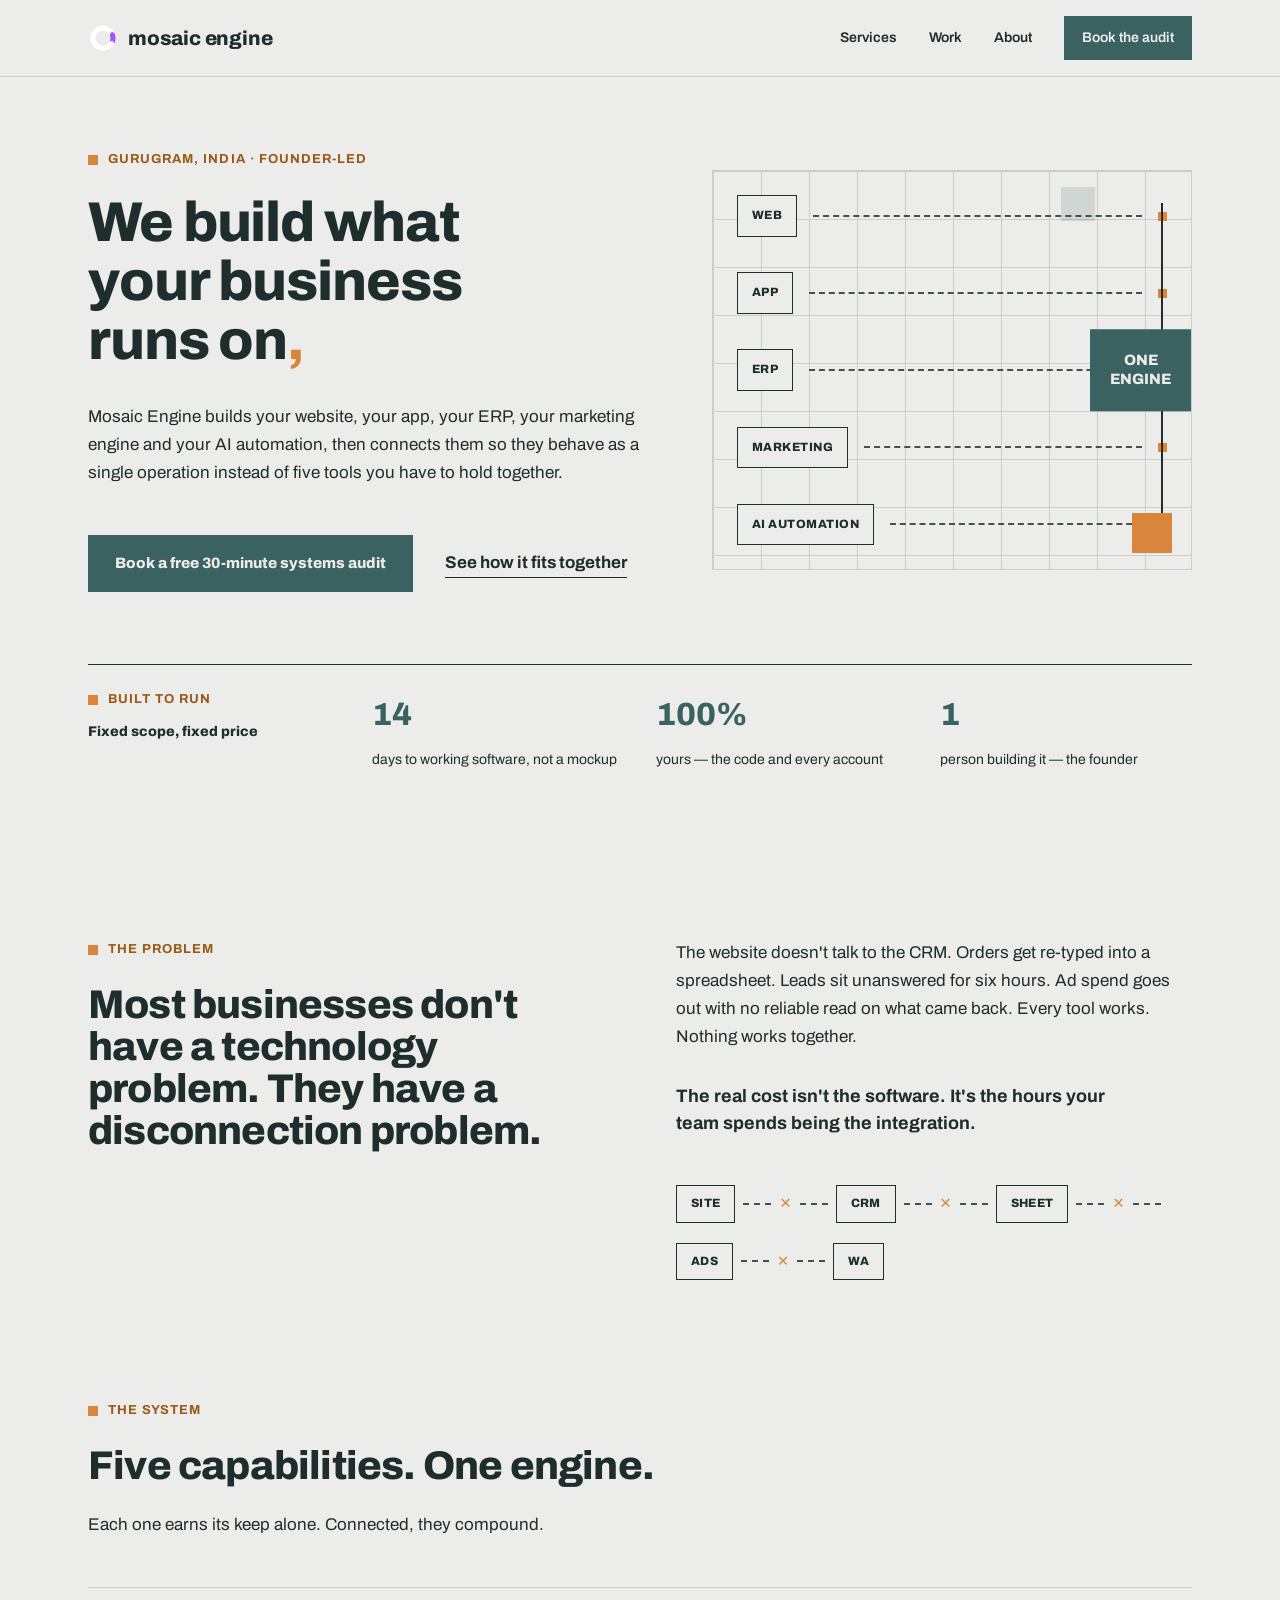
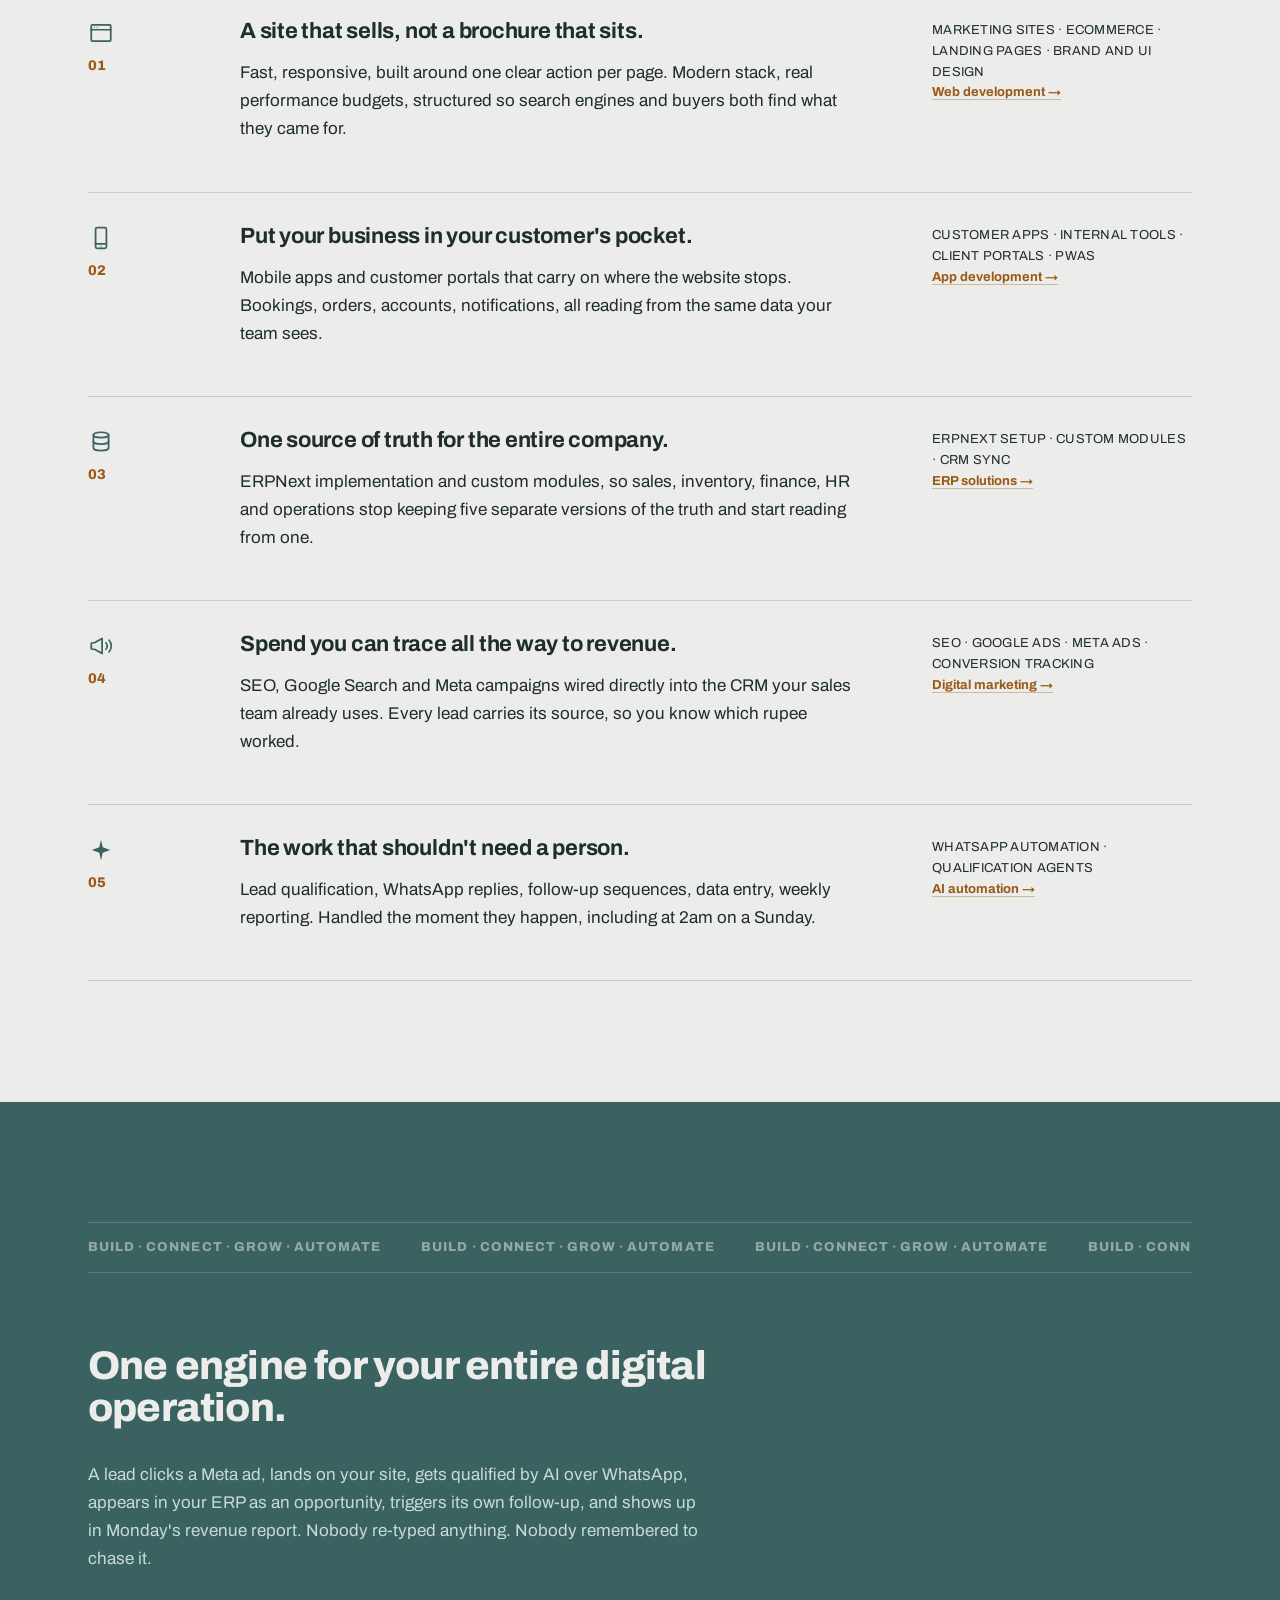
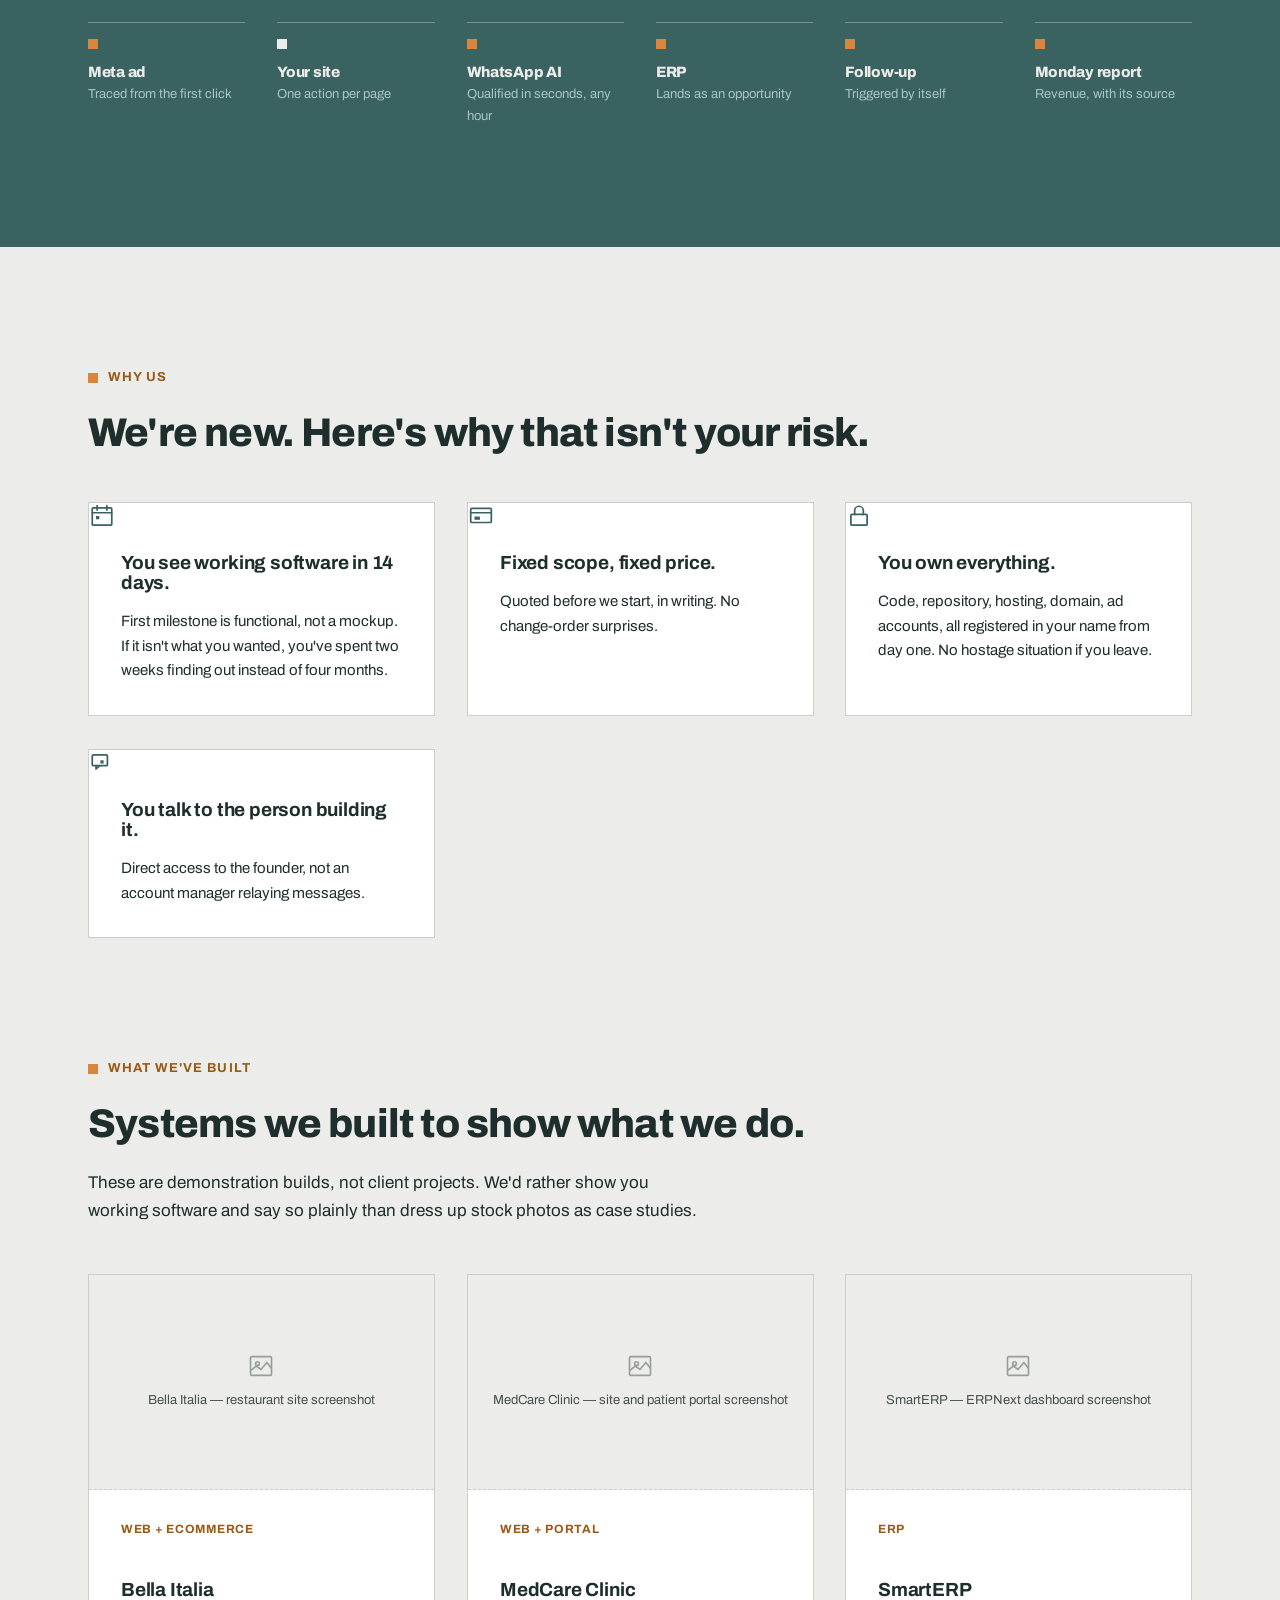
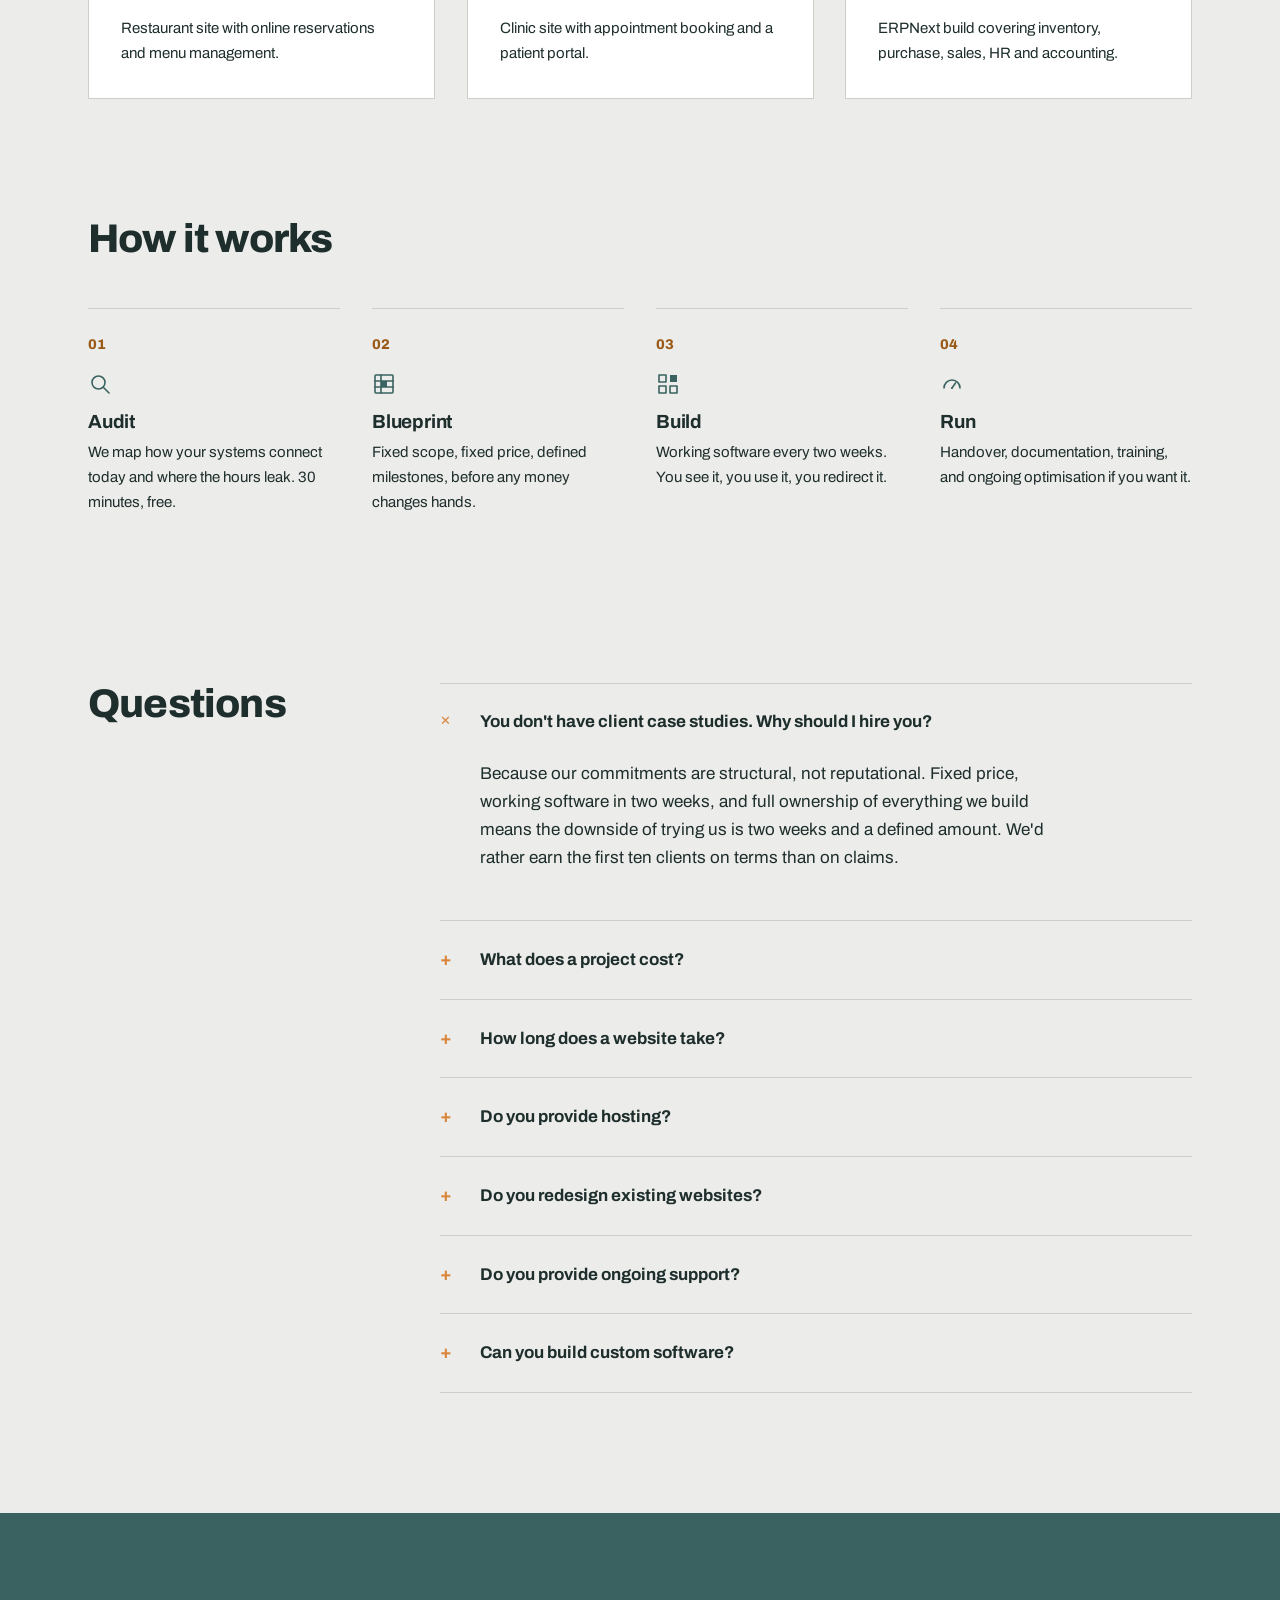
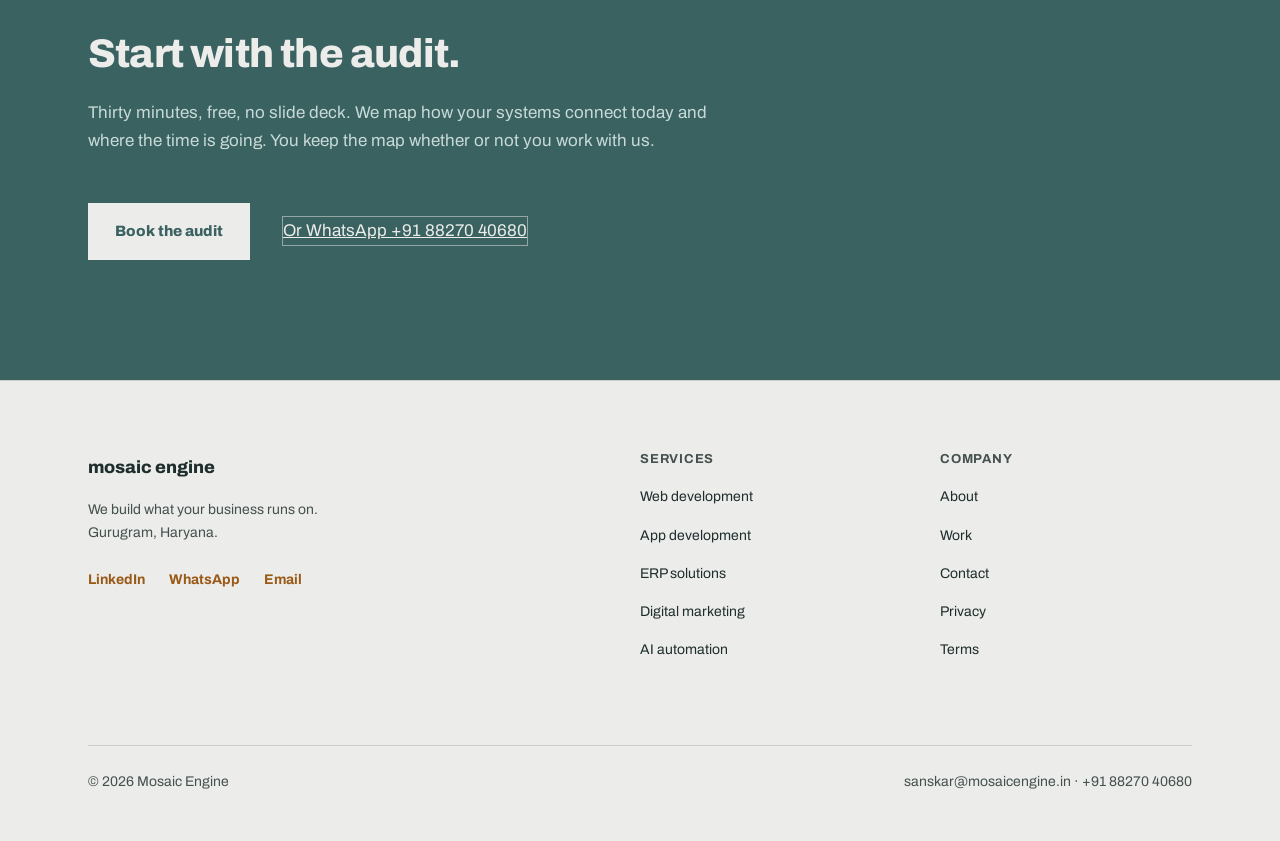
==== index.html @ 6be45a35 "Redesign site UI to match reference artifact Ports the visual language from the client's reference d" ====
<!DOCTYPE html>
<html lang="en-IN">
<head>
<meta charset="utf-8">
<meta name="viewport" content="width=device-width, initial-scale=1">
<title>Mosaic Engine — Web, App, ERP, Marketing &amp; AI Automation | Gurugram</title>
<meta name="description" content="Mosaic Engine builds and connects your website, app, ERP, marketing and AI automation into one system. Fixed price, working software in 14 days, founder-led. Gurugram, India.">
<link rel="canonical" href="https://mosaicengine.in/">
<meta property="og:title" content="Mosaic Engine — one engine for your entire digital operation">
<meta property="og:description" content="We build and connect your website, app, ERP, marketing and AI automation into one system.">
<meta property="og:type" content="website">
<meta property="og:url" content="https://mosaicengine.in/">
<link rel="icon" href="favicon.svg" type="image/svg+xml">
<link rel="preconnect" href="https://fonts.googleapis.com">
<link rel="preconnect" href="https://fonts.gstatic.com" crossorigin>
<link rel="stylesheet" href="styles-evolve.css?v=4">
<script>document.documentElement.classList.add('js')</script>
<script type="application/ld+json">
{
  "@context": "https://schema.org",
  "@type": "ProfessionalService",
  "name": "Mosaic Engine",
  "url": "https://mosaicengine.in/",
  "description": "Founder-led studio building and connecting websites, apps, ERP, marketing and AI automation into one system.",
  "areaServed": ["Gurugram", "Delhi NCR", "India"],
  "address": { "@type": "PostalAddress", "addressLocality": "Gurugram", "addressRegion": "Haryana", "addressCountry": "IN" }
}
</script>
</head>
<body>
<a class="skip" href="#main">Skip to content</a>

<header class="site-head">
  <div class="wrap head-inner">
    <a class="brand" href="index.html" aria-label="Mosaic Engine home">
      <svg viewBox="12 12 96 96" aria-hidden="true">
        <path d="M95.95 77.53 A40 40 0 1 1 95.95 42.47 L93.26 43.78 A5 5 0 0 0 84.27 48.16 L81.57 49.48 A24 24 0 1 0 81.57 70.52 L84.27 71.84 A5 5 0 0 1 93.26 76.22 Z" fill="#FFFFFF"/>
        <path d="M95.95 77.53 A40 40 0 0 0 95.95 42.47 L93.26 43.78 A5 5 0 0 0 84.27 48.16 L81.57 49.48 A24 24 0 0 1 81.57 70.52 L84.27 71.84 A5 5 0 0 1 93.26 76.22 Z" fill="#A056FF"/>
      </svg>
      <span>mosaic engine</span>
    </a>
    <button class="nav-toggle" type="button" aria-expanded="false" aria-controls="site-nav" aria-label="Toggle menu">
      <span></span><span></span><span></span>
    </button>
    <nav class="nav" id="site-nav" aria-label="Main">
      <a href="services.html">Services</a>
      <a href="work.html">Work</a>
      <a href="about.html">About</a>
      <a class="nav-cta" href="contact.html">Book the audit</a>
    </nav>
  </div>
</header>

<main id="main">

  <!-- hero -->
  <section class="hero">
    <div class="wrap">
      <div class="hero-grid">
        <div>
          <p class="eyebrow">Gurugram, India · Founder-led</p>
          <h1>We build what your business runs on<span class="accent">,</span></h1>
          <p class="lead">Mosaic Engine builds your website, your app, your ERP, your marketing engine and your AI automation, then connects them so they behave as a single operation instead of five tools you have to hold together.</p>
          <div class="actions">
            <a class="btn" href="contact.html">Book a free 30-minute systems audit</a>
            <a class="link-quiet" href="#system">See how it fits together</a>
          </div>
        </div>
        <div class="hero-diagram" aria-hidden="true">
          <div class="hero-diagram-grid">
            <div class="hero-diagram-row"><div class="hero-diagram-box">WEB</div><div class="hero-diagram-dash"></div><div class="hero-diagram-node"></div></div>
            <div class="hero-diagram-row"><div class="hero-diagram-box">APP</div><div class="hero-diagram-dash"></div><div class="hero-diagram-node"></div></div>
            <div class="hero-diagram-row"><div class="hero-diagram-box">ERP</div><div class="hero-diagram-dash"></div><div class="hero-diagram-node"></div></div>
            <div class="hero-diagram-row"><div class="hero-diagram-box">MARKETING</div><div class="hero-diagram-dash"></div><div class="hero-diagram-node"></div></div>
            <div class="hero-diagram-row"><div class="hero-diagram-box">AI AUTOMATION</div><div class="hero-diagram-dash"></div><div class="hero-diagram-node"></div></div>
          </div>
          <div class="hero-diagram-engine">ONE<br>ENGINE</div>
          <div class="hero-diagram-sq" style="width:34px;height:34px;background:rgba(58,98,96,0.16);top:4%;right:20%"></div>
          <div class="hero-diagram-sq" style="width:40px;height:40px;background:var(--cyan);bottom:4%;right:4%"></div>
        </div>
      </div>
      <ul class="commitments">
        <li>
          <p class="eyebrow" style="margin-bottom:10px">Built to run</p>
          <p style="font-weight:800;margin:0">Fixed scope, fixed price</p>
        </li>
        <li><strong>14</strong>days to working software, not a mockup</li>
        <li><strong>100%</strong>yours — the code and every account</li>
        <li><strong>1</strong>person building it — the founder</li>
      </ul>
    </div>
  </section>

  <!-- problem -->
  <section class="section">
    <div class="wrap">
      <div class="split">
        <div class="seam">
          <div class="seam-head">
            <p class="eyebrow">The problem</p>
            <h2>Most businesses don't have a technology problem. They have a disconnection problem.</h2>
          </div>
        </div>
        <div>
          <p class="prose">The website doesn't talk to the CRM. Orders get re-typed into a spreadsheet. Leads sit unanswered for six hours. Ad spend goes out with no reliable read on what came back. Every tool works. Nothing works together.</p>
          <p class="pull">The real cost isn't the software. It's the hours your team spends being the integration.</p>
          <div class="chain-diagram" aria-hidden="true">
            <div class="chain-box">SITE</div>
            <div class="chain-dash"></div><span class="chain-break">✕</span><div class="chain-dash"></div>
            <div class="chain-box">CRM</div>
            <div class="chain-dash"></div><span class="chain-break">✕</span><div class="chain-dash"></div>
            <div class="chain-box">SHEET</div>
            <div class="chain-dash"></div><span class="chain-break">✕</span><div class="chain-dash"></div>
            <div class="chain-box">ADS</div>
            <div class="chain-dash"></div><span class="chain-break">✕</span><div class="chain-dash"></div>
            <div class="chain-box">WA</div>
          </div>
        </div>
      </div>
    </div>
  </section>

  <!-- the system -->
  <section class="section" id="system" style="padding-top:0">
    <div class="wrap">
      <div class="seam">
        <div class="seam-head">
          <p class="eyebrow">The system</p>
          <h2>Five capabilities. One engine.</h2>
        </div>
        <p class="lead" style="margin-top:var(--s-3)">Each one earns its keep alone. Connected, they compound.</p>

        <div style="margin-top:var(--s-5)">
          <article class="pillar">
            <div class="pillar-num"><svg class="pillar-icon" viewBox="0 0 24 24" fill="none" stroke="currentColor" stroke-width="1.6" stroke-linecap="round" stroke-linejoin="round" aria-hidden="true"><rect x="3" y="4.5" width="18" height="15" rx="1"/><line x1="3" y1="9" x2="21" y2="9"/><circle cx="6" cy="6.7" r=".5" fill="currentColor" stroke="none"/><circle cx="8.5" cy="6.7" r=".5" fill="currentColor" stroke="none"/></svg><span>01</span></div>
            <div>
              <h3>A site that sells, not a brochure that sits.</h3>
              <p class="prose">Fast, responsive, built around one clear action per page. Modern stack, real performance budgets, structured so search engines and buyers both find what they came for.</p>
            </div>
            <p class="pillar-inc">Marketing sites · Ecommerce · Landing pages · Brand and UI design<br><a class="link" href="web-development.html">Web development →</a></p>
          </article>

          <article class="pillar">
            <div class="pillar-num"><svg class="pillar-icon" viewBox="0 0 24 24" fill="none" stroke="currentColor" stroke-width="1.6" stroke-linecap="round" stroke-linejoin="round" aria-hidden="true"><rect x="7" y="2.5" width="10" height="19" rx="1.4"/><line x1="7" y1="17.5" x2="17" y2="17.5"/><circle cx="12" cy="19.7" r=".6" fill="currentColor" stroke="none"/></svg><span>02</span></div>
            <div>
              <h3>Put your business in your customer's pocket.</h3>
              <p class="prose">Mobile apps and customer portals that carry on where the website stops. Bookings, orders, accounts, notifications, all reading from the same data your team sees.</p>
            </div>
            <p class="pillar-inc">Customer apps · Internal tools · Client portals · PWAs<br><a class="link" href="app-development.html">App development →</a></p>
          </article>

          <article class="pillar">
            <div class="pillar-num"><svg class="pillar-icon" viewBox="0 0 24 24" fill="none" stroke="currentColor" stroke-width="1.6" stroke-linecap="round" stroke-linejoin="round" aria-hidden="true"><ellipse cx="12" cy="5.5" rx="7" ry="2.5"/><path d="M5 5.5v6c0 1.4 3.1 2.5 7 2.5s7-1.1 7-2.5v-6"/><path d="M5 11.5v6c0 1.4 3.1 2.5 7 2.5s7-1.1 7-2.5v-6"/></svg><span>03</span></div>
            <div>
              <h3>One source of truth for the entire company.</h3>
              <p class="prose">ERPNext implementation and custom modules, so sales, inventory, finance, HR and operations stop keeping five separate versions of the truth and start reading from one.</p>
            </div>
            <p class="pillar-inc">ERPNext setup · Custom modules · CRM sync<br><a class="link" href="erpnext-implementation.html">ERP solutions →</a></p>
          </article>

          <article class="pillar">
            <div class="pillar-num"><svg class="pillar-icon" viewBox="0 0 24 24" fill="none" stroke="currentColor" stroke-width="1.6" stroke-linecap="round" stroke-linejoin="round" aria-hidden="true"><path d="M3 10v4a1 1 0 0 0 1 1h2l7 4V5L6 9H4a1 1 0 0 0-1 1z"/><path d="M16.5 9a4.2 4.2 0 0 1 0 6"/><path d="M19.5 6.7a8 8 0 0 1 0 10.6"/></svg><span>04</span></div>
            <div>
              <h3>Spend you can trace all the way to revenue.</h3>
              <p class="prose">SEO, Google Search and Meta campaigns wired directly into the CRM your sales team already uses. Every lead carries its source, so you know which rupee worked.</p>
            </div>
            <p class="pillar-inc">SEO · Google Ads · Meta Ads · Conversion tracking<br><a class="link" href="digital-marketing.html">Digital marketing →</a></p>
          </article>

          <article class="pillar">
            <div class="pillar-num"><svg class="pillar-icon" viewBox="0 0 24 24" fill="none" stroke="currentColor" stroke-width="1.6" stroke-linecap="round" stroke-linejoin="round" aria-hidden="true"><path d="M12 2.5 L13.6 9.4 L20.5 12 L13.6 14.6 L12 21.5 L10.4 14.6 L3.5 12 L10.4 9.4 Z" fill="currentColor" stroke="none"/></svg><span>05</span></div>
            <div>
              <h3>The work that shouldn't need a person.</h3>
              <p class="prose">Lead qualification, WhatsApp replies, follow-up sequences, data entry, weekly reporting. Handled the moment they happen, including at 2am on a Sunday.</p>
            </div>
            <p class="pillar-inc">WhatsApp automation · Qualification agents<br><a class="link" href="ai-automation.html">AI automation →</a></p>
          </article>
        </div>
      </div>
    </div>
  </section>

  <!-- ecosystem -->
  <section class="section inverted">
    <div class="wrap">
      <div class="ticker" aria-hidden="true">
        <div class="ticker-track">
          <span>BUILD · CONNECT · GROW · AUTOMATE</span>
          <span>BUILD · CONNECT · GROW · AUTOMATE</span>
          <span>BUILD · CONNECT · GROW · AUTOMATE</span>
          <span>BUILD · CONNECT · GROW · AUTOMATE</span>
        </div>
      </div>
      <div class="seam col-8">
        <div class="seam-head">
          <h2>One engine for your entire digital operation.</h2>
        </div>
        <p class="prose" style="margin-top:var(--s-4)">A lead clicks a Meta ad, lands on your site, gets qualified by AI over WhatsApp, appears in your ERP as an opportunity, triggers its own follow-up, and shows up in Monday's revenue report. Nobody re-typed anything. Nobody remembered to chase it.</p>
      </div>
      <div class="ecosystem-diagram">
        <div class="ecosystem-node"><div class="node-dot"></div><h4>Meta ad</h4><p>Traced from the first click</p></div>
        <div class="ecosystem-node"><div class="node-dot" style="background:var(--paper)"></div><h4>Your site</h4><p>One action per page</p></div>
        <div class="ecosystem-node"><div class="node-dot"></div><h4>WhatsApp AI</h4><p>Qualified in seconds, any hour</p></div>
        <div class="ecosystem-node"><div class="node-dot"></div><h4>ERP</h4><p>Lands as an opportunity</p></div>
        <div class="ecosystem-node"><div class="node-dot"></div><h4>Follow-up</h4><p>Triggered by itself</p></div>
        <div class="ecosystem-node"><div class="node-dot"></div><h4>Monday report</h4><p>Revenue, with its source</p></div>
      </div>
    </div>
  </section>

  <!-- why us -->
  <section class="section">
    <div class="wrap">
      <div class="seam">
        <div class="seam-head">
          <p class="eyebrow">Why us</p>
          <h2>We're new. Here's why that isn't your risk.</h2>
        </div>
        <div class="cards cards-3" style="margin-top:var(--s-5)">
          <div class="card">
            <svg class="pillar-icon" viewBox="0 0 24 24" fill="none" stroke="currentColor" stroke-width="1.6" stroke-linecap="round" stroke-linejoin="round" aria-hidden="true" style="margin-bottom:var(--s-2)"><rect x="3" y="4.5" width="18" height="16" rx="1"/><line x1="3" y1="9" x2="21" y2="9"/><line x1="7.5" y1="2.5" x2="7.5" y2="6.5"/><line x1="16.5" y1="2.5" x2="16.5" y2="6.5"/><rect x="6.5" y="12" width="3" height="3" fill="currentColor" stroke="none"/></svg>
            <h3>You see working software in 14 days.</h3>
            <p>First milestone is functional, not a mockup. If it isn't what you wanted, you've spent two weeks finding out instead of four months.</p>
          </div>
          <div class="card">
            <svg class="pillar-icon" viewBox="0 0 24 24" fill="none" stroke="currentColor" stroke-width="1.6" stroke-linecap="round" stroke-linejoin="round" aria-hidden="true" style="margin-bottom:var(--s-2)"><rect x="2.5" y="5" width="19" height="13" rx="1"/><line x1="2.5" y1="9" x2="21.5" y2="9"/><rect x="6" y="12.5" width="5" height="3" fill="currentColor" stroke="none"/></svg>
            <h3>Fixed scope, fixed price.</h3>
            <p>Quoted before we start, in writing. No change-order surprises.</p>
          </div>
          <div class="card">
            <svg class="pillar-icon" viewBox="0 0 24 24" fill="none" stroke="currentColor" stroke-width="1.6" stroke-linecap="round" stroke-linejoin="round" aria-hidden="true" style="margin-bottom:var(--s-2)"><rect x="4.5" y="10.5" width="15" height="10" rx="1"/><path d="M8 10.5V7a4 4 0 0 1 8 0v3.5"/></svg>
            <h3>You own everything.</h3>
            <p>Code, repository, hosting, domain, ad accounts, all registered in your name from day one. No hostage situation if you leave.</p>
          </div>
          <div class="card">
            <svg class="pillar-icon" viewBox="0 0 24 24" fill="none" stroke="currentColor" stroke-width="1.6" stroke-linecap="round" stroke-linejoin="round" aria-hidden="true" style="margin-bottom:var(--s-2)"><rect x="3" y="4.5" width="14" height="10" rx="1"/><path d="M6.5 14.5v3l3.5-3" fill="none"/><rect x="10.5" y="9.5" width="3" height="3" fill="currentColor" stroke="none"/></svg>
            <h3>You talk to the person building it.</h3>
            <p>Direct access to the founder, not an account manager relaying messages.</p>
          </div>
        </div>
      </div>
    </div>
  </section>

  <!-- demonstration builds -->
  <section class="section" style="padding-top:0">
    <div class="wrap">
      <div class="seam">
        <div class="seam-head">
          <p class="eyebrow">What we've built</p>
          <h2>Systems we built to show what we do.</h2>
        </div>
        <p class="lead" style="margin-top:var(--s-3)">These are demonstration builds, not client projects. We'd rather show you working software and say so plainly than dress up stock photos as case studies.</p>
        <div class="cards cards-3">
          <article class="card">
            <div class="card-media">
              <svg viewBox="0 0 24 24" fill="none" stroke="currentColor" stroke-width="1.4" aria-hidden="true"><rect x="3" y="4" width="18" height="16" rx="1"/><circle cx="9" cy="10" r="1.6"/><path d="M3 16l5-4 4 3 5-6 4 5"/></svg>
              <span>Bella Italia — restaurant site screenshot</span>
            </div>
            <span class="card-tag">Web + Ecommerce</span>
            <h3>Bella Italia</h3>
            <p>Restaurant site with online reservations and menu management.</p>
          </article>
          <article class="card">
            <div class="card-media">
              <svg viewBox="0 0 24 24" fill="none" stroke="currentColor" stroke-width="1.4" aria-hidden="true"><rect x="3" y="4" width="18" height="16" rx="1"/><circle cx="9" cy="10" r="1.6"/><path d="M3 16l5-4 4 3 5-6 4 5"/></svg>
              <span>MedCare Clinic — site and patient portal screenshot</span>
            </div>
            <span class="card-tag">Web + Portal</span>
            <h3>MedCare Clinic</h3>
            <p>Clinic site with appointment booking and a patient portal.</p>
          </article>
          <article class="card">
            <div class="card-media">
              <svg viewBox="0 0 24 24" fill="none" stroke="currentColor" stroke-width="1.4" aria-hidden="true"><rect x="3" y="4" width="18" height="16" rx="1"/><circle cx="9" cy="10" r="1.6"/><path d="M3 16l5-4 4 3 5-6 4 5"/></svg>
              <span>SmartERP — ERPNext dashboard screenshot</span>
            </div>
            <span class="card-tag">ERP</span>
            <h3>SmartERP</h3>
            <p>ERPNext build covering inventory, purchase, sales, HR and accounting.</p>
          </article>
        </div>
      </div>
    </div>
  </section>

  <!-- process -->
  <section class="section" style="padding-top:0">
    <div class="wrap">
      <div class="seam">
        <div class="seam-head"><h2>How it works</h2></div>
        <div class="steps">
          <div class="step">
            <span class="step-num">01</span>
            <svg class="step-icon" viewBox="0 0 24 24" fill="none" stroke="currentColor" stroke-width="1.6" stroke-linecap="round" stroke-linejoin="round" aria-hidden="true"><circle cx="10.5" cy="10.5" r="6.5"/><line x1="15.3" y1="15.3" x2="21" y2="21"/></svg>
            <h3>Audit</h3>
            <p>We map how your systems connect today and where the hours leak. 30 minutes, free.</p>
          </div>
          <div class="step">
            <span class="step-num">02</span>
            <svg class="step-icon" viewBox="0 0 24 24" fill="none" stroke="currentColor" stroke-width="1.6" stroke-linecap="round" stroke-linejoin="round" aria-hidden="true"><rect x="3" y="3" width="18" height="18" rx="1"/><line x1="3" y1="9" x2="21" y2="9"/><line x1="3" y1="15" x2="21" y2="15"/><line x1="9" y1="3" x2="9" y2="21"/><rect x="9" y="9" width="6" height="6" fill="currentColor" stroke="none"/></svg>
            <h3>Blueprint</h3>
            <p>Fixed scope, fixed price, defined milestones, before any money changes hands.</p>
          </div>
          <div class="step">
            <span class="step-num">03</span>
            <svg class="step-icon" viewBox="0 0 24 24" fill="none" stroke="currentColor" stroke-width="1.6" stroke-linecap="round" stroke-linejoin="round" aria-hidden="true"><rect x="3" y="3" width="7" height="7"/><rect x="14" y="3" width="7" height="7" fill="currentColor" stroke="none"/><rect x="3" y="14" width="7" height="7"/><rect x="14" y="14" width="7" height="7"/></svg>
            <h3>Build</h3>
            <p>Working software every two weeks. You see it, you use it, you redirect it.</p>
          </div>
          <div class="step">
            <span class="step-num">04</span>
            <svg class="step-icon" viewBox="0 0 24 24" fill="none" stroke="currentColor" stroke-width="1.6" stroke-linecap="round" stroke-linejoin="round" aria-hidden="true"><path d="M4 16a8 8 0 0 1 16 0"/><line x1="12" y1="16" x2="15.5" y2="11"/><circle cx="12" cy="16" r="1" fill="currentColor" stroke="none"/></svg>
            <h3>Run</h3>
            <p>Handover, documentation, training, and ongoing optimisation if you want it.</p>
          </div>
        </div>
      </div>
    </div>
  </section>

  <!-- faq -->
  <section class="section" style="padding-top:0">
    <div class="wrap">
      <div class="faq-layout">
        <h2>Questions</h2>
        <div class="faq">
          <details open>
            <summary>You don't have client case studies. Why should I hire you?</summary>
            <p>Because our commitments are structural, not reputational. Fixed price, working software in two weeks, and full ownership of everything we build means the downside of trying us is two weeks and a defined amount. We'd rather earn the first ten clients on terms than on claims.</p>
          </details>
          <details>
            <summary>What does a project cost?</summary>
            <p>Websites start at ₹85,000. ERPNext implementations start at ₹1,25,000. Automation builds start at ₹65,000. Marketing retainers start at ₹25,000 a month plus ad spend. We quote a fixed price after the audit.</p>
          </details>
          <details>
            <summary>How long does a website take?</summary>
            <p>Two to six weeks depending on scale, page count and integrations. You see a working version at the two-week mark either way.</p>
          </details>
          <details>
            <summary>Do you provide hosting?</summary>
            <p>Yes. We configure hosting, set up CDN caching, and register everything in your name.</p>
          </details>
          <details>
            <summary>Do you redesign existing websites?</summary>
            <p>Yes. We audit where the current site loses conversions, modernise the stack, and rebuild around the actions that matter.</p>
          </details>
          <details>
            <summary>Do you provide ongoing support?</summary>
            <p>Yes. Maintenance packages cover security updates, backups, performance work and content changes.</p>
          </details>
          <details>
            <summary>Can you build custom software?</summary>
            <p>Yes. Custom ERP modules, CRM dashboards and automated data pipelines built around how your business already works.</p>
          </details>
        </div>
      </div>
    </div>
  </section>

  <!-- cta -->
  <section class="section inverted">
    <div class="wrap">
      <div class="seam col-7">
        <div class="seam-head"><h2>Start with the audit.</h2></div>
        <p class="lead" style="margin-top:var(--s-3)">Thirty minutes, free, no slide deck. We map how your systems connect today and where the time is going. You keep the map whether or not you work with us.</p>
        <div class="actions">
          <a class="btn" href="contact.html">Book the audit</a>
          <a class="btn-quiet" href="https://wa.me/918827040680">Or WhatsApp +91 88270 40680</a>
        </div>
      </div>
    </div>
  </section>

</main>

<footer class="site-foot">
  <div class="wrap">
    <div class="foot-grid">
      <div>
        <p class="foot-brand-name">mosaic engine</p>
        <p style="font-size:var(--t-small);color:var(--slate);max-width:34ch">We build what your business runs on. Gurugram, Haryana.</p>
        <div class="social" aria-label="Follow Mosaic Engine">
          <a href="https://www.linkedin.com/company/mosaic-engine/" target="_blank" rel="noopener">LinkedIn</a>
          <a href="https://wa.me/918827040680" target="_blank" rel="noopener">WhatsApp</a>
          <a href="mailto:sanskar@mosaicengine.in">Email</a>
        </div>
      </div>
      <div>
        <h4>Services</h4>
        <ul>
          <li><a href="web-development.html">Web development</a></li>
          <li><a href="app-development.html">App development</a></li>
          <li><a href="erpnext-implementation.html">ERP solutions</a></li>
          <li><a href="digital-marketing.html">Digital marketing</a></li>
          <li><a href="ai-automation.html">AI automation</a></li>
        </ul>
      </div>
      <div>
        <h4>Company</h4>
        <ul>
          <li><a href="about.html">About</a></li>
          <li><a href="work.html">Work</a></li>
          <li><a href="contact.html">Contact</a></li>
          <li><a href="privacy.html">Privacy</a></li>
          <li><a href="terms.html">Terms</a></li>
        </ul>
      </div>
    </div>
    <div class="foot-base">
      <span>© 2026 Mosaic Engine</span>
      <span>sanskar@mosaicengine.in · +91 88270 40680</span>
    </div>
  </div>
</footer>

<script src="animations.js?v=2" defer></script>
</body>
</html>
---- styles-evolve.css ----
/* ==========================================================================
   Mosaic Engine — Blueprint direction
   Drop-in alternative to styles.css. Same class names, different language:
   warm cream paper, deep teal + burnt-orange, Archivo throughout, sharp
   corners, hairline-divided lists instead of boxed cards, technical
   line-diagrams instead of decorative gradients.
   ========================================================================== */

@import url('https://fonts.googleapis.com/css2?family=Archivo:wght@400;500;600;700;800&display=swap');

:root {
  /* surfaces */
  --paper: #ECECEA;          /* page background — warm off-white */
  --surface: #FFFFFF;        /* raised panels (demo-build cards) */
  --ink: #1E2E2C;            /* primary text — deep teal-black */
  --slate: #44514F;          /* secondary text, muted teal grey */
  --grout: #CFCDC7;          /* hairlines and borders */

  /* accents */
  --brass: #3A6260;          /* primary accent — deep teal: buttons, dark panels, numerals */
  --violet-light: #4A7674;   /* lighter teal — hover state of teal fills */
  --cyan: #D9853B;           /* vivid orange — decorative fills/icons/squares only */
  --amber: #9A5A17;          /* rust for TEXT — eyebrows, links, step numbers */
  --amber-dark: #7A4812;     /* hover shade of amber links */
  --brass-soft: #3A6260;     /* "inverted" dark panel fill — same as --brass, cream text on top */

  --font-sans: "Archivo", system-ui, -apple-system, sans-serif;
  --font-serif: "Archivo", system-ui, -apple-system, sans-serif;

  --t-display: 3.5rem;
  --t-h1: 3.5rem;
  --t-h2: 2.5rem;
  --t-h3: 1.375rem;
  --t-lead: 1.0625rem;
  --t-body: 1.0625rem;
  --t-small: 0.875rem;

  --lh-tight: 1.05;
  --lh-body: 1.65;
  --lh-serif: 1.65;

  --s-1: 8px;  --s-2: 16px; --s-3: 24px; --s-4: 32px;
  --s-5: 48px; --s-6: 72px; --s-7: 120px;

  --radius: 0px;
  --radius-sm: 0px;
  --container: 1200px;
  --measure-sans: 62ch;
  --measure-serif: 62ch;
}

@media (max-width: 860px) {
  :root {
    --t-display: 2.25rem; --t-h1: 2.25rem; --t-h2: 1.75rem;
    --t-h3: 1.25rem; --s-7: 72px; --s-6: 48px;
  }
}

/* --- reset ------------------------------------------------------------- */

*, *::before, *::after { box-sizing: border-box; }
html { font-size: 16px; -webkit-text-size-adjust: 100%; scroll-behavior: smooth; }
body {
  margin: 0;
  background: var(--paper);
  color: var(--ink);
  font-family: var(--font-sans);
  font-size: var(--t-body);
  line-height: var(--lh-body);
  -webkit-font-smoothing: antialiased;
}
img, svg { max-width: 100%; display: block; }
h1, h2, h3, h4 {
  margin: 0;
  font-family: var(--font-sans);
  font-weight: 800;
  line-height: var(--lh-tight);
  letter-spacing: -0.02em;
  color: var(--ink);
}
h1 { font-size: var(--t-h1); }
h2 { font-size: var(--t-h2); }
h3 { font-size: var(--t-h3); letter-spacing: -0.01em; font-weight: 700; }
p { margin: 0 0 var(--s-3); max-width: var(--measure-sans); }
ul { margin: 0; padding: 0; list-style: none; }

:focus-visible { outline: 2px solid var(--cyan); outline-offset: 3px; }

.skip { position: absolute; left: -9999px; top: 0; background: var(--brass); color: #fff; padding: var(--s-2) var(--s-3); z-index: 100; }
.skip:focus { left: 0; }

.sr-only { position: absolute; width: 1px; height: 1px; overflow: hidden; clip: rect(0,0,0,0); white-space: nowrap; }

/* --- layout ------------------------------------------------------------ */

.wrap { width: 100%; max-width: var(--container); margin: 0 auto; padding: 0 var(--s-5); }
@media (max-width: 640px) { .wrap { padding: 0 var(--s-3); } }

.section { padding: var(--s-7) 0; }

/* the seam loses its accent rule — plain block, hairline rules do the work now */
.seam { position: relative; }
.seam::before { content: none; }
.seam > .seam-head { position: relative; }
.seam > .seam-head::before { content: none; }

.col-8 { max-width: 66%; }
.col-7 { max-width: 58%; }
@media (max-width: 900px) { .col-8, .col-7 { max-width: 100%; } }

.eyebrow {
  display: flex;
  align-items: center;
  gap: 10px;
  font-family: var(--font-sans);
  font-size: 0.8125rem;
  font-weight: 700;
  color: var(--amber);
  margin: 0 0 var(--s-3);
  letter-spacing: 0.08em;
  text-transform: uppercase;
}
.eyebrow::before {
  content: "";
  display: block;
  width: 10px; height: 10px;
  background: var(--cyan);
  flex-shrink: 0;
}

.lead { font-size: var(--t-lead); line-height: var(--lh-serif); max-width: var(--measure-serif); color: var(--ink); }
.prose { line-height: var(--lh-serif); max-width: var(--measure-serif); color: var(--ink); }

.pull {
  font-family: var(--font-sans);
  font-size: 1.125rem;
  font-weight: 700;
  line-height: 1.5;
  max-width: 40ch;
  margin: var(--s-4) 0 0;
  color: var(--ink);
}

/* --- inverted: dark teal panel ------------------------------------------ */

.inverted {
  background: var(--brass-soft);
  color: var(--paper);
}
.inverted h2, .inverted h3 { color: var(--paper); }
.inverted .lead, .inverted .prose { color: #C7DAD8; }
.inverted .eyebrow { color: #F0B876; }
.inverted .eyebrow::before { background: var(--cyan); }
.inverted .pull { color: var(--paper); }

/* --- buttons and links ------------------------------------------------- */

.btn {
  position: relative;
  display: inline-block;
  font-family: var(--font-sans);
  font-size: 0.9375rem;
  font-weight: 800;
  padding: 15px 26px;
  border-radius: 0;
  border: 1px solid var(--brass);
  background: var(--brass);
  color: var(--paper);
  text-decoration: none;
  transition: background 150ms ease, border-color 150ms ease, color 150ms ease;
}
.btn:hover {
  background: var(--violet-light);
  border-color: var(--violet-light);
}
.inverted .btn { background: var(--paper); border-color: var(--paper); color: var(--brass); }
.inverted .btn:hover { background: var(--cyan); border-color: var(--cyan); color: var(--ink); }

.btn-quiet {
  background: transparent; color: var(--paper); border: 1px solid var(--paper);
}
.btn-quiet:hover { background: rgba(236,236,234,0.12); }
.inverted .btn-quiet { color: var(--paper); border-color: rgba(236,236,234,0.5); }

.link {
  color: var(--amber);
  font-weight: 700;
  text-decoration: none;
  border-bottom: 1px solid rgba(154,90,23,0.35);
  transition: border-color 150ms ease, color 150ms ease;
}
.link:hover { border-color: var(--amber); }
.inverted .link { color: var(--paper); border-color: rgba(236,236,234,0.4); }
.inverted .link:hover { border-color: var(--paper); }

.link-quiet {
  color: var(--ink);
  font-weight: 700;
  text-decoration: none;
  border-bottom: 1px solid var(--ink);
}
.link-quiet:hover { color: var(--brass); border-color: var(--brass); }

.actions { display: flex; align-items: center; gap: var(--s-4); flex-wrap: wrap; margin-top: var(--s-5); }

/* --- header ------------------------------------------------------------ */

.site-head {
  border-bottom: 1px solid var(--grout);
  position: sticky; top: 0; z-index: 50;
  background: rgba(236,236,234,0.92);
  backdrop-filter: saturate(160%) blur(12px);
}
.head-inner { display: flex; align-items: center; justify-content: space-between; height: 76px; }
.brand { display: flex; align-items: center; gap: 10px; text-decoration: none; color: var(--ink); }
.brand svg { width: 30px; height: 30px; flex-shrink: 0; }
.brand span {
  font-family: var(--font-sans);
  font-size: 1.25rem;
  font-weight: 800;
  letter-spacing: -0.01em;
  color: var(--ink);
  white-space: nowrap;
}
@media (max-width: 400px) { .brand span { font-size: 1.1rem; } }
.nav { display: flex; gap: var(--s-4); align-items: center; }
.nav a { font-family: var(--font-sans); color: var(--ink); text-decoration: none; font-size: var(--t-small); font-weight: 600; }
.nav a:hover, .nav a[aria-current] { color: var(--amber); }

.nav-toggle {
  display: none;
  flex-direction: column;
  justify-content: center;
  align-items: center;
  gap: 5px;
  width: 42px; height: 42px;
  border: 1px solid var(--grout);
  background: transparent;
  cursor: pointer;
  flex-shrink: 0;
}
.nav-toggle span { display: block; width: 20px; height: 2px; background: var(--ink); transition: transform 280ms cubic-bezier(.22,.9,.3,1), opacity 200ms ease; }
.nav-toggle[aria-expanded="true"] span:nth-child(1) { transform: translateY(7px) rotate(45deg); }
.nav-toggle[aria-expanded="true"] span:nth-child(2) { opacity: 0; }
.nav-toggle[aria-expanded="true"] span:nth-child(3) { transform: translateY(-7px) rotate(-45deg); }

@media (max-width: 760px) {
  .head-inner { flex-wrap: wrap; }
  .nav-toggle { display: flex; }
  .nav {
    order: 3;
    flex-basis: 100%;
    position: absolute;
    left: 0; right: 0; top: 100%;
    flex-direction: column;
    align-items: stretch;
    gap: 0;
    background: var(--paper);
    border-bottom: 1px solid var(--grout);
    max-height: 0;
    overflow: hidden;
    opacity: 0;
    padding: 0 var(--s-3);
    transition: max-height 350ms cubic-bezier(.22,.9,.3,1), opacity 300ms ease, padding 350ms ease;
  }
  .nav.open { max-height: 320px; opacity: 1; padding: var(--s-3); }
  .nav a:not(.nav-cta) { display: block; padding: var(--s-3) 0; border-bottom: 1px solid var(--grout); }
  .nav-cta { display: inline-block; margin-top: var(--s-2); align-self: flex-start; }
}
.nav-cta {
  color: var(--paper) !important;
  background: var(--brass);
  padding: 10px 18px;
  border-bottom: 0;
}
.nav-cta:hover { background: var(--violet-light); }

/* --- hero -------------------------------------------------------------- */

.hero { padding: var(--s-6) 0 var(--s-5); }
.hero-grid { display: grid; grid-template-columns: 1fr 480px; gap: var(--s-6); align-items: center; }
.hero h1 { font-size: var(--t-display); margin-bottom: var(--s-4); max-width: 13ch; }
.hero h1 .accent { color: var(--cyan); }
.hero .lead { font-size: 1.0625rem; }
@media (max-width: 980px) {
  .hero-grid { grid-template-columns: 1fr; }
  .hero-diagram { order: 1; margin: var(--s-5) 0 0; max-width: 100%; }
}

/* hero blueprint diagram */
.hero-diagram {
  position: relative;
  aspect-ratio: 480 / 400;
  background-image:
    linear-gradient(var(--grout) 1px, transparent 1px),
    linear-gradient(90deg, var(--grout) 1px, transparent 1px);
  background-size: 48px 48px;
  border: 1px solid var(--grout);
}
.hero-diagram-grid {
  position: absolute; inset: 24px 24px 24px 24px;
  display: flex; flex-direction: column; justify-content: space-between;
}
.hero-diagram-grid::after {
  content: "";
  position: absolute; right: 4px; top: 8px; bottom: 8px;
  width: 2px;
  background: var(--ink);
}
.hero-diagram-row {
  display: flex; align-items: center; gap: var(--s-2);
}
.hero-diagram-box {
  background: var(--paper);
  border: 1.5px solid var(--ink);
  padding: 10px 14px;
  font-family: var(--font-sans);
  font-weight: 800;
  font-size: 0.75rem;
  letter-spacing: 0.04em;
  color: var(--ink);
  white-space: nowrap;
}
.hero-diagram-dash { flex: 1; border-top: 2px dashed var(--slate); min-width: 16px; }
.hero-diagram-node { width: 9px; height: 9px; background: var(--cyan); flex-shrink: 0; }
.hero-diagram-engine {
  position: absolute; right: 0; top: 50%; transform: translateY(-50%);
  background: var(--brass);
  color: var(--paper);
  font-family: var(--font-sans); font-weight: 800; font-size: 0.9375rem;
  padding: 22px 20px;
  text-align: center;
  line-height: 1.25;
}
.hero-diagram-sq {
  position: absolute;
  pointer-events: none;
}
@media (max-width: 620px) {
  .hero-diagram-box { font-size: 0.6875rem; padding: 8px 10px; }
  .hero-diagram-engine { font-size: 0.8125rem; padding: 16px 14px; }
}

/* --- commitments / stats strip ------------------------------------------ */

.commitments {
  display: grid; grid-template-columns: repeat(4, 1fr); gap: var(--s-4);
  margin-top: var(--s-6); padding-top: var(--s-3); border-top: 1px solid var(--ink);
}
.commitments li {
  font-family: var(--font-sans);
  font-size: var(--t-small);
  color: var(--ink);
}
.commitments li strong {
  display: block;
  font-size: 2rem;
  font-weight: 800;
  color: var(--brass);
  margin-bottom: 6px;
}
.commitments li .eyebrow { margin-bottom: var(--s-1); }
@media (max-width: 760px) { .commitments { grid-template-columns: 1fr 1fr; } }
@media (max-width: 480px) { .commitments { grid-template-columns: 1fr; } }

/* --- pillars (hairline-divided numbered list) --------------------------- */

.pillar {
  display: grid; grid-template-columns: 120px 1fr 260px; gap: var(--s-4);
  padding: var(--s-4) 0;
  border-top: 1px solid var(--grout);
  align-items: start;
  transition: background 150ms ease;
}
.pillar:last-child { border-bottom: 1px solid var(--grout); }
.pillar-num { display: flex; flex-direction: column; align-items: flex-start; gap: 12px; font-family: var(--font-sans); font-size: 0.875rem; font-weight: 800; color: var(--amber); line-height: 1.2; }
.pillar-icon { width: 26px; height: 26px; color: var(--brass); }
.pillar h3 { margin-bottom: var(--s-2); }
.pillar p { margin-bottom: var(--s-2); color: var(--ink); }
.pillar-inc { font-family: var(--font-sans); font-size: 0.8125rem; color: var(--slate); text-transform: uppercase; letter-spacing: 0.02em; line-height: 1.6; }
.pillar-inc .link { text-transform: none; letter-spacing: normal; }
@media (max-width: 900px) { .pillar { grid-template-columns: 80px 1fr; } .pillar-inc { grid-column: 2; } }
@media (max-width: 640px) { .pillar { grid-template-columns: 1fr; gap: var(--s-2); } .pillar-inc { grid-column: 1; } }

/* --- cards (why-us: hairline list; demo builds: bordered cards) --------- */

.cards { display: grid; gap: var(--s-4); margin-top: var(--s-5); }
.cards-2 { grid-template-columns: 1fr 1fr; column-gap: var(--s-6); }
.cards-3 { grid-template-columns: repeat(3, 1fr); }
@media (max-width: 860px) { .cards-2, .cards-3 { grid-template-columns: 1fr; } }

.card {
  border-top: 1px solid var(--grout);
  padding: var(--s-4) 0 0;
}
.card h3 { font-size: 1.1875rem; margin-bottom: var(--s-2); }
.card p { font-size: 0.9375rem; color: var(--ink); margin: 0; }
.inverted .card { border-color: rgba(236,236,234,0.25); }
.inverted .card p { color: #C7DAD8; }

/* demo-build cards keep the bordered-box treatment, with a dashed media slot */
.cards-3 .card {
  border: 1px solid var(--grout);
  padding: 0;
  background: var(--surface);
}
.cards-3 .card .card-tag,
.cards-3 .card h3,
.cards-3 .card p { padding-left: var(--s-4); padding-right: var(--s-4); }
.cards-3 .card h3 { margin-top: var(--s-3); }
.cards-3 .card p { padding-bottom: var(--s-4); }

.card-tag {
  display: inline-block; font-family: var(--font-sans); font-size: 0.75rem; font-weight: 700;
  color: var(--amber); letter-spacing: 0.06em; text-transform: uppercase; margin-bottom: var(--s-2);
}
.card-media {
  aspect-ratio: 16 / 10;
  border: none;
  border-bottom: 1px dashed var(--grout);
  background: var(--paper);
  margin-bottom: var(--s-3);
  display: flex; flex-direction: column; align-items: center; justify-content: center; gap: 10px;
  color: var(--slate); font-size: 0.8125rem; text-align: center; padding: var(--s-3);
}
.card-media svg { width: 28px; height: 28px; opacity: 0.5; }

/* --- process ----------------------------------------------------------- */

.steps { display: grid; grid-template-columns: repeat(4, 1fr); gap: var(--s-4); margin-top: var(--s-5); }
.step {
  border-top: 1px solid var(--grout);
  padding: var(--s-3) 0 0;
}
.step-num { font-family: var(--font-sans); font-size: 0.875rem; font-weight: 800; color: var(--amber); display: block; margin-bottom: var(--s-2); }
.step-icon { width: 24px; height: 24px; color: var(--brass); margin-bottom: var(--s-2); }
.step h3 { font-size: 1.1875rem; margin-bottom: var(--s-1); }
.step p { font-size: 0.9375rem; color: var(--ink); margin: 0; }
@media (max-width: 860px) { .steps { grid-template-columns: 1fr 1fr; } }
@media (max-width: 520px) { .steps { grid-template-columns: 1fr; } }

/* --- faq (two-column editorial layout) ---------------------------------- */

.faq-layout { display: grid; grid-template-columns: 280px 1fr; gap: var(--s-6); margin-top: var(--s-5); }
@media (max-width: 860px) { .faq-layout { grid-template-columns: 1fr; gap: var(--s-3); } }

.faq { max-width: 860px; }
.faq details {
  border-top: 1px solid var(--grout);
  padding: 0;
}
.faq details:last-of-type { border-bottom: 1px solid var(--grout); }
.faq summary {
  cursor: pointer; list-style: none;
  padding: var(--s-3) 30px var(--s-3) 0;
  font-family: var(--font-sans); font-weight: 700;
  display: flex; justify-content: flex-start; align-items: center; gap: var(--s-3);
  position: relative;
}
.faq summary::-webkit-details-marker { display: none; }
.faq summary::before {
  content: "+";
  color: var(--cyan);
  font-weight: 800;
  font-size: 1.125rem;
  width: 16px;
  flex-shrink: 0;
}
.faq details[open] summary::before { content: "\2715"; font-size: 0.8125rem; }
.faq details p {
  line-height: var(--lh-serif); color: var(--ink); padding-bottom: var(--s-3); max-width: var(--measure-serif);
  padding-left: 40px;
}

/* --- page head, forms, splits ------------------------------------------ */

.page-head { padding: var(--s-6) 0 var(--s-5); border-bottom: 1px solid var(--grout); }
.page-head h1 { max-width: 18ch; margin-bottom: var(--s-3); }
.crumb { font-family: var(--font-sans); font-size: var(--t-small); color: var(--slate); margin-bottom: var(--s-4); }
.crumb a { color: var(--slate); text-decoration: none; }
.crumb a:hover { color: var(--amber); }

.form { max-width: 620px; margin-top: var(--s-5); }
.field { margin-bottom: var(--s-4); }
.field label { display: block; font-family: var(--font-sans); font-size: var(--t-small); color: var(--slate); margin-bottom: var(--s-1); font-weight: 600; }
.field input, .field select, .field textarea {
  width: 100%;
  font-family: var(--font-sans); font-size: var(--t-body); color: var(--ink);
  background: var(--surface);
  border: 1px solid var(--grout);
  padding: 13px 14px;
  transition: border-color 150ms ease;
}
.field textarea { resize: vertical; min-height: 120px; line-height: var(--lh-body); }
.field input:focus, .field select:focus, .field textarea:focus { outline: none; border-color: var(--brass); }
.field-row { display: grid; grid-template-columns: 1fr 1fr; gap: var(--s-4); }
@media (max-width: 640px) { .field-row { grid-template-columns: 1fr; } }
.form-note { font-size: var(--t-small); color: var(--slate); margin-top: var(--s-3); }

.split { display: grid; grid-template-columns: 1fr 1fr; gap: var(--s-6); align-items: start; }
@media (max-width: 860px) { .split { grid-template-columns: 1fr; gap: var(--s-5); } }

.deliverables { max-width: var(--measure-sans); }
.deliverables li { padding: var(--s-3) 0; border-top: 1px solid var(--grout); font-size: var(--t-body); color: var(--ink); }
.deliverables li:last-child { border-bottom: 1px solid var(--grout); }
.deliverables strong { font-family: var(--font-sans); font-weight: 700; color: var(--ink); }
.deliverables span { color: var(--slate); }

.price-line {
  font-family: var(--font-sans); font-weight: 800;
  font-size: var(--t-h3); color: var(--amber);
  margin-top: var(--s-5);
  background: var(--surface);
  border: 1px solid var(--grout);
  padding: var(--s-4);
}
.price-line small { display: block; font-family: var(--font-sans); font-weight: 400; font-size: var(--t-small); color: var(--slate); margin-top: var(--s-2); }

/* --- founder ------------------------------------------------------------ */

.founder-grid { display: grid; grid-template-columns: 180px 1fr; gap: var(--s-5); align-items: start; }
@media (max-width: 760px) { .founder-grid { grid-template-columns: 1fr; justify-items: center; text-align: center; } }

.founder-portrait { display: flex; flex-direction: column; align-items: center; gap: var(--s-2); }
.founder-portrait-frame {
  width: 180px; height: 180px;
  border: 1.5px solid var(--ink);
  padding: 3px;
}
.founder-portrait-frame > * {
  display: flex; align-items: center; justify-content: center;
  width: 100%; height: 100%;
  background: var(--surface);
  overflow: hidden;
}
.founder-portrait-frame img { width: 100%; height: 100%; object-fit: cover; display: block; }
.founder-initials {
  font-family: var(--font-sans);
  font-size: 2.75rem;
  font-weight: 800;
  color: var(--ink);
}
.founder-email { font-size: var(--t-small); }

/* --- footer ------------------------------------------------------------ */

.site-foot { border-top: 1px solid var(--grout); padding: var(--s-6) 0 var(--s-5); background: var(--paper); }
.foot-grid { display: grid; grid-template-columns: 2fr 1fr 1fr; gap: var(--s-5); }
.foot-grid h4 { font-family: var(--font-sans); font-size: 0.8125rem; color: var(--slate); font-weight: 700; letter-spacing: 0.06em; text-transform: uppercase; margin-bottom: var(--s-2); }
.foot-grid li { margin-bottom: 10px; }
.foot-grid a { color: var(--ink); text-decoration: none; font-size: var(--t-small); }
.foot-grid a:hover { color: var(--amber); }
.foot-brand-name { font-family: var(--font-sans); font-weight: 800; font-size: 1.1rem; color: var(--ink); margin-bottom: var(--s-2); }
.foot-base {
  margin-top: var(--s-6); padding-top: var(--s-3);
  border-top: 1px solid var(--grout);
  display: flex; justify-content: space-between; gap: var(--s-3); flex-wrap: wrap;
  font-size: var(--t-small); color: var(--slate);
}
@media (max-width: 760px) { .foot-grid { grid-template-columns: 1fr; } }

.social { display: flex; gap: var(--s-3); margin-top: var(--s-3); }
.social a { color: var(--amber); text-decoration: none; font-size: var(--t-small); font-weight: 700; }
.social a:hover { color: var(--ink); }

/* --- ecosystem connector diagram (dark panel) --------------------------- */

.ecosystem-diagram {
  display: flex; flex-wrap: wrap; gap: var(--s-4);
  margin-top: var(--s-5);
}
.ecosystem-node {
  flex: 1 1 140px;
  border-top: 1px solid rgba(236,236,234,0.35);
  padding-top: var(--s-2);
}
.ecosystem-node .node-dot { width: 10px; height: 10px; background: var(--cyan); margin-bottom: var(--s-2); }
.ecosystem-node h4 { font-family: var(--font-sans); font-weight: 800; font-size: 0.9375rem; color: var(--paper); margin-bottom: 4px; }
.ecosystem-node p { font-size: 0.8125rem; color: #A9C6C3; margin: 0; }

.ticker {
  overflow: hidden;
  border-top: 1px solid rgba(236,236,234,0.2);
  border-bottom: 1px solid rgba(236,236,234,0.2);
  padding: 14px 0;
  margin-bottom: var(--s-6);
}
.ticker-track {
  display: flex; gap: 40px; white-space: nowrap;
  font-family: var(--font-sans); font-weight: 800; font-size: 0.8125rem;
  letter-spacing: 0.08em; text-transform: uppercase; color: rgba(236,236,234,0.5);
  animation: ticker-scroll 30s linear infinite;
  width: max-content;
}
@keyframes ticker-scroll { from { transform: translateX(0); } to { transform: translateX(-50%); } }

/* --- problem broken-chain diagram --------------------------------------- */

.chain-diagram { display: flex; align-items: center; gap: 8px; margin-top: var(--s-5); flex-wrap: wrap; row-gap: 20px; }
.chain-box {
  border: 1.5px solid var(--ink);
  padding: 8px 14px;
  font-family: var(--font-sans); font-weight: 800; font-size: 0.75rem;
  letter-spacing: 0.03em; color: var(--ink); background: var(--paper);
  flex-shrink: 0;
}
.chain-dash { flex: 0 0 28px; border-top: 2px dashed var(--slate); height: 2px; }
.chain-break { color: var(--cyan); font-weight: 800; font-size: 0.9rem; flex-shrink: 0; }

/* --- scroll reveal ------------------------------------------------------ */
/* .js is set by an inline head script; without it (no-JS) everything stays visible. */

.js .seam,
.js .card,
.js .pillar,
.js .step,
.js .commitments li,
.js .faq details,
.js .price-line {
  opacity: 0;
  transform: perspective(1000px) translateY(28px) rotateX(-10deg);
  transform-origin: 50% 100%;
  transition: opacity 700ms cubic-bezier(.22,.9,.3,1), transform 700ms cubic-bezier(.22,.9,.3,1);
}
.js .seam.in-view,
.js .card.in-view,
.js .pillar.in-view,
.js .step.in-view,
.js .commitments li.in-view,
.js .faq details.in-view,
.js .price-line.in-view {
  opacity: 1;
  transform: perspective(1000px) translateY(0) rotateX(0deg);
}

.cards .card:nth-child(1), .steps .step:nth-child(1), .commitments li:nth-child(1) { transition-delay: 0ms; }
.cards .card:nth-child(2), .steps .step:nth-child(2), .commitments li:nth-child(2) { transition-delay: 100ms; }
.cards .card:nth-child(3), .steps .step:nth-child(3), .commitments li:nth-child(3) { transition-delay: 200ms; }
.steps .step:nth-child(4), .commitments li:nth-child(4) { transition-delay: 300ms; }

.pillar:nth-of-type(1) { transition-delay: 0ms; }
.pillar:nth-of-type(2) { transition-delay: 90ms; }
.pillar:nth-of-type(3) { transition-delay: 180ms; }
.pillar:nth-of-type(4) { transition-delay: 270ms; }
.pillar:nth-of-type(5) { transition-delay: 360ms; }

.faq details:nth-of-type(1) { transition-delay: 0ms; }
.faq details:nth-of-type(2) { transition-delay: 60ms; }
.faq details:nth-of-type(3) { transition-delay: 120ms; }
.faq details:nth-of-type(4) { transition-delay: 180ms; }
.faq details:nth-of-type(5) { transition-delay: 240ms; }
.faq details:nth-of-type(6) { transition-delay: 300ms; }
.faq details:nth-of-type(7) { transition-delay: 360ms; }

/* --- motion preference ------------------------------------------------- */

@media (prefers-reduced-motion: reduce) {
  html { scroll-behavior: auto; }
  *, *::before, *::after {
    animation-duration: 0.01ms !important;
    animation-delay: 0ms !important;
    animation-iteration-count: 1 !important;
    transition-duration: 0.01ms !important;
  }
  .js .seam, .js .card, .js .pillar, .js .step,
  .js .commitments li, .js .faq details, .js .price-line {
    opacity: 1;
    transform: none;
  }
}
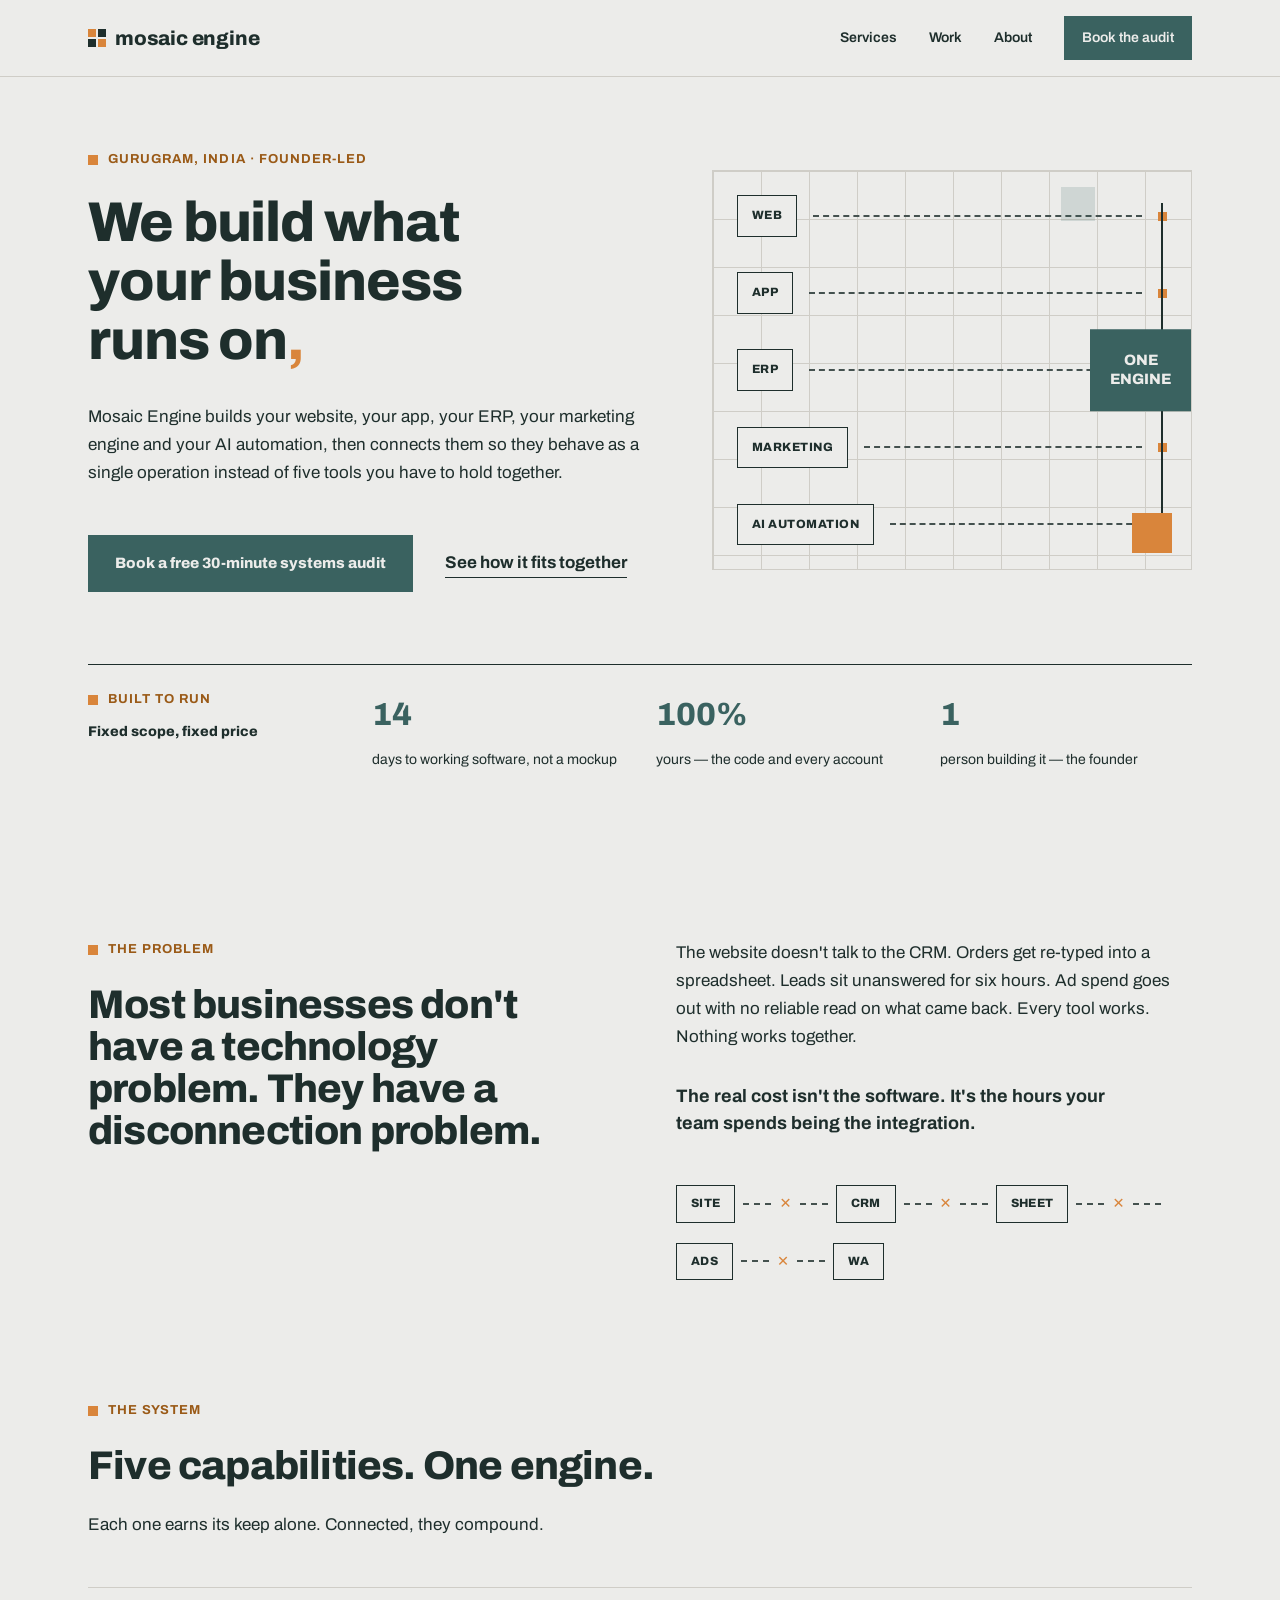
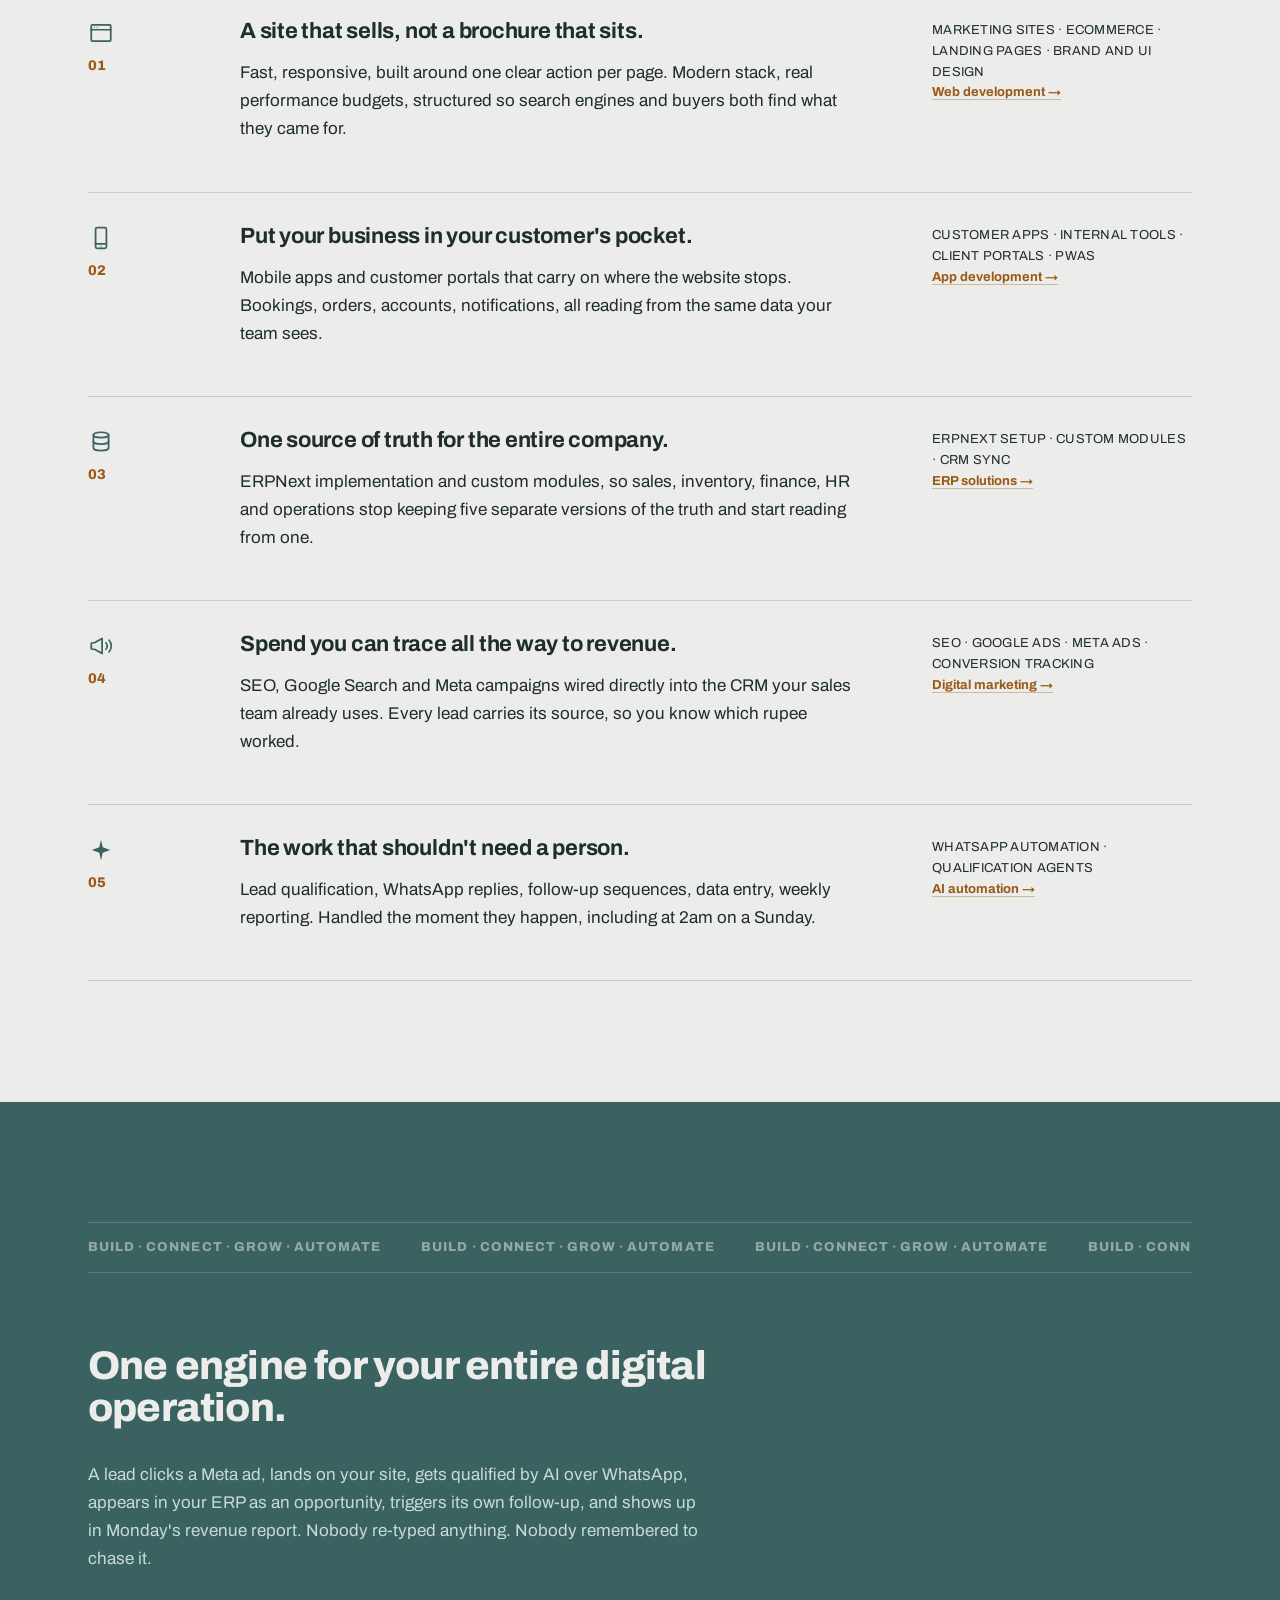
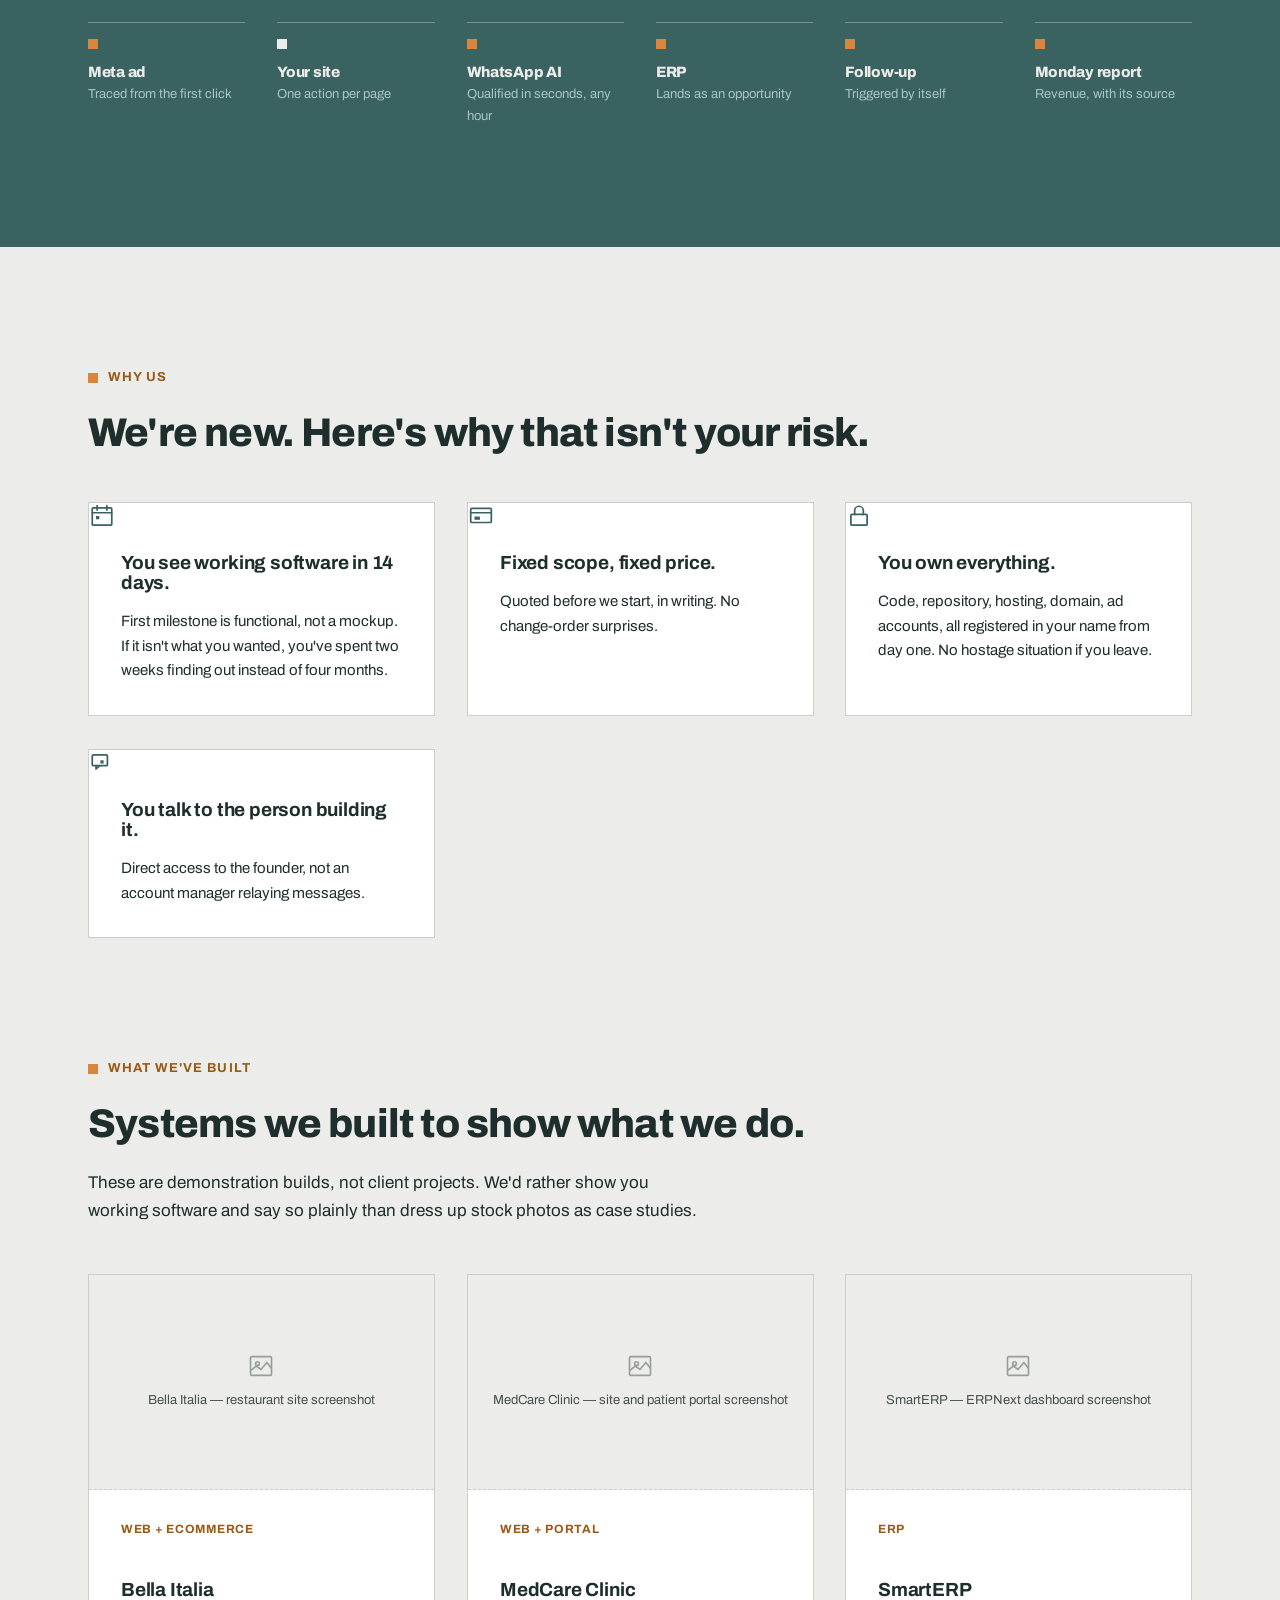
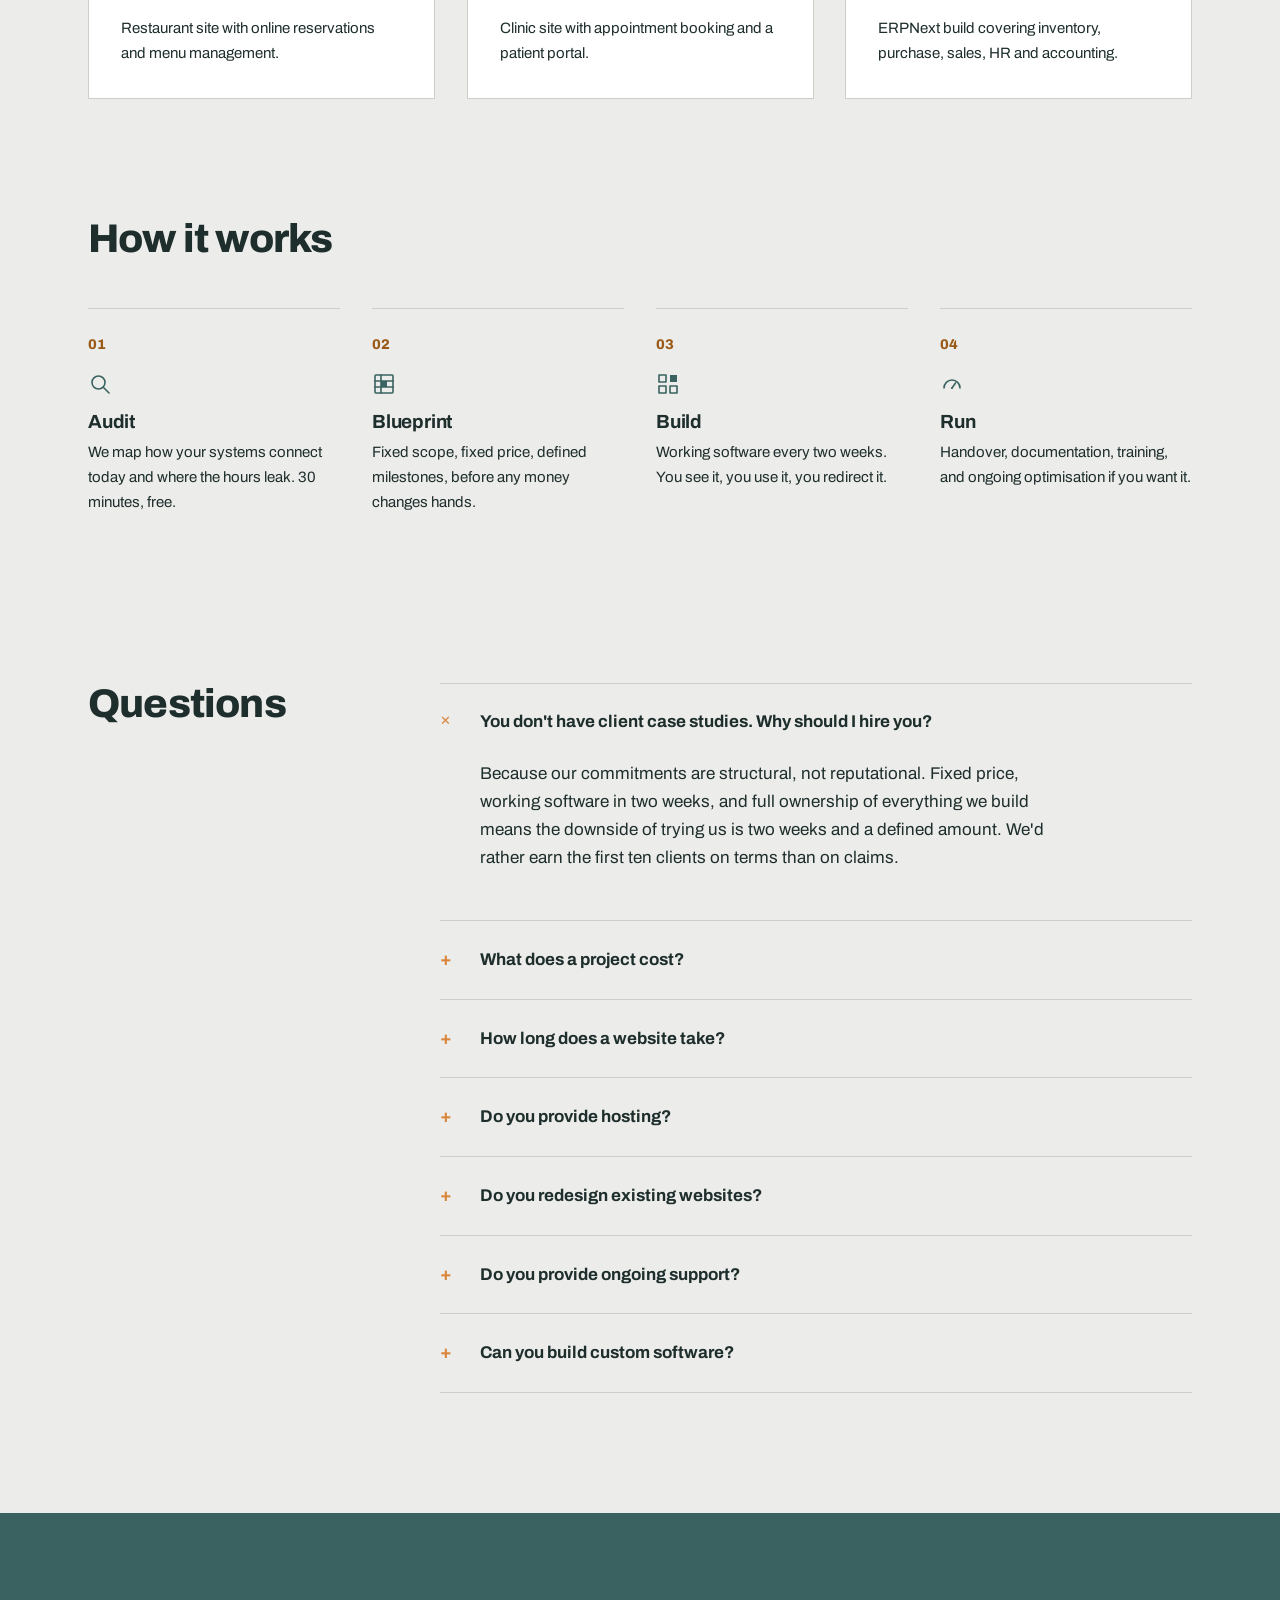
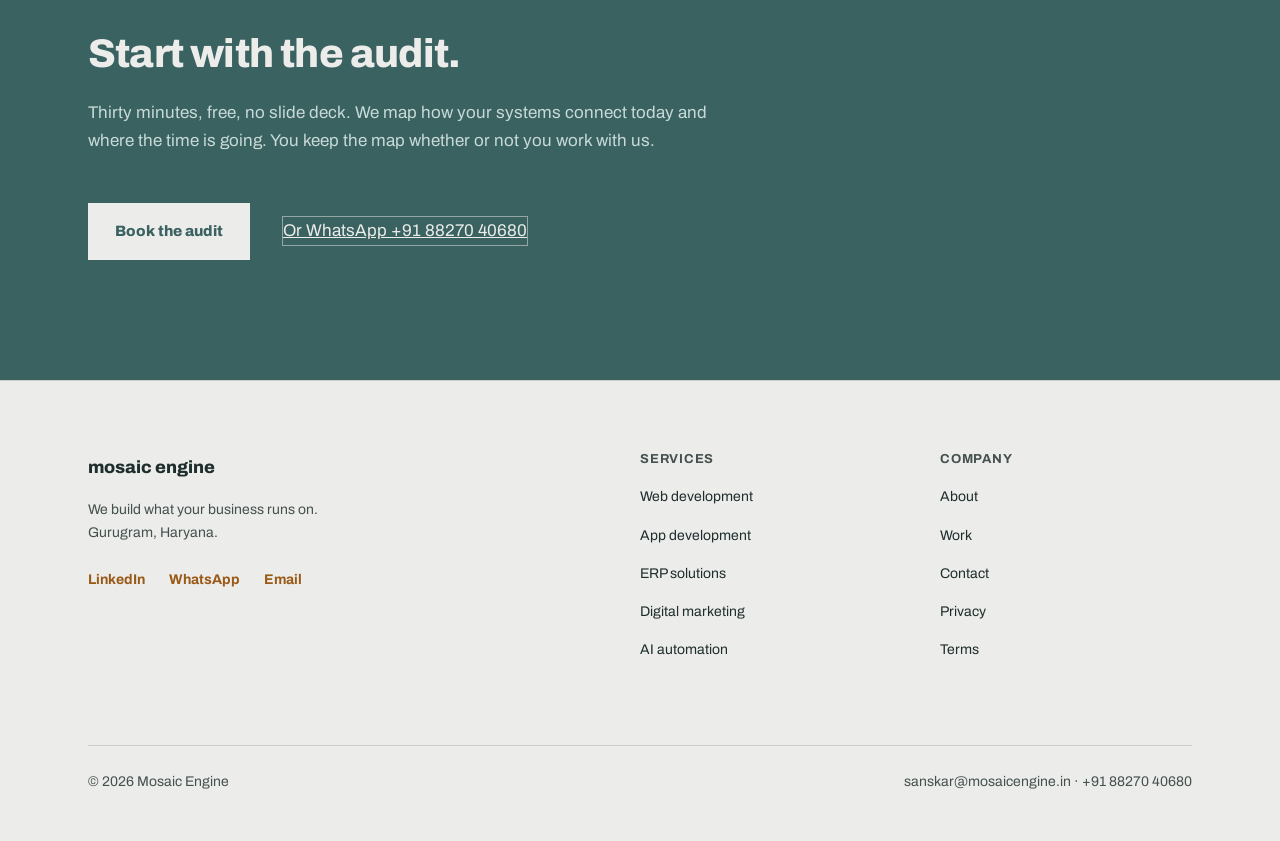
==== commit 2781164a: "Replace logo mark with the reference artifact's mosaic-tile icon The site had kept its original ring" ====
--- a/index.html
+++ b/index.html
@@ -13,7 +13,7 @@
 <link rel="icon" href="favicon.svg" type="image/svg+xml">
 <link rel="preconnect" href="https://fonts.googleapis.com">
 <link rel="preconnect" href="https://fonts.gstatic.com" crossorigin>
-<link rel="stylesheet" href="styles-evolve.css?v=4">
+<link rel="stylesheet" href="styles-evolve.css?v=5">
 <script>document.documentElement.classList.add('js')</script>
 <script type="application/ld+json">
 {
@@ -33,10 +33,7 @@
 <header class="site-head">
   <div class="wrap head-inner">
     <a class="brand" href="index.html" aria-label="Mosaic Engine home">
-      <svg viewBox="12 12 96 96" aria-hidden="true">
-        <path d="M95.95 77.53 A40 40 0 1 1 95.95 42.47 L93.26 43.78 A5 5 0 0 0 84.27 48.16 L81.57 49.48 A24 24 0 1 0 81.57 70.52 L84.27 71.84 A5 5 0 0 1 93.26 76.22 Z" fill="#FFFFFF"/>
-        <path d="M95.95 77.53 A40 40 0 0 0 95.95 42.47 L93.26 43.78 A5 5 0 0 0 84.27 48.16 L81.57 49.48 A24 24 0 0 1 81.57 70.52 L84.27 71.84 A5 5 0 0 1 93.26 76.22 Z" fill="#A056FF"/>
-      </svg>
+      <span class="brand-mark" aria-hidden="true"><i></i><i></i><i></i><i></i></span>
       <span>mosaic engine</span>
     </a>
     <button class="nav-toggle" type="button" aria-expanded="false" aria-controls="site-nav" aria-label="Toggle menu">
--- a/styles-evolve.css
+++ b/styles-evolve.css
@@ -212,8 +212,14 @@
   backdrop-filter: saturate(160%) blur(12px);
 }
 .head-inner { display: flex; align-items: center; justify-content: space-between; height: 76px; }
-.brand { display: flex; align-items: center; gap: 10px; text-decoration: none; color: var(--ink); }
-.brand svg { width: 30px; height: 30px; flex-shrink: 0; }
+.brand { display: flex; align-items: center; gap: 9px; text-decoration: none; color: var(--ink); }
+.brand-mark { display: inline-grid; grid-template-columns: 1fr 1fr; gap: 2px; width: 18px; height: 18px; flex-shrink: 0; }
+.brand-mark i { display: block; font-style: normal; }
+.brand-mark i:nth-child(1) { background: var(--cyan); }
+.brand-mark i:nth-child(2) { background: var(--ink); }
+.brand-mark i:nth-child(3) { background: var(--ink); }
+.brand-mark i:nth-child(4) { background: var(--cyan); animation: brand-blink 2.4s ease-in-out infinite; }
+@keyframes brand-blink { 0%, 100% { opacity: 1; } 50% { opacity: 0.25; } }
 .brand span {
   font-family: var(--font-sans);
   font-size: 1.25rem;
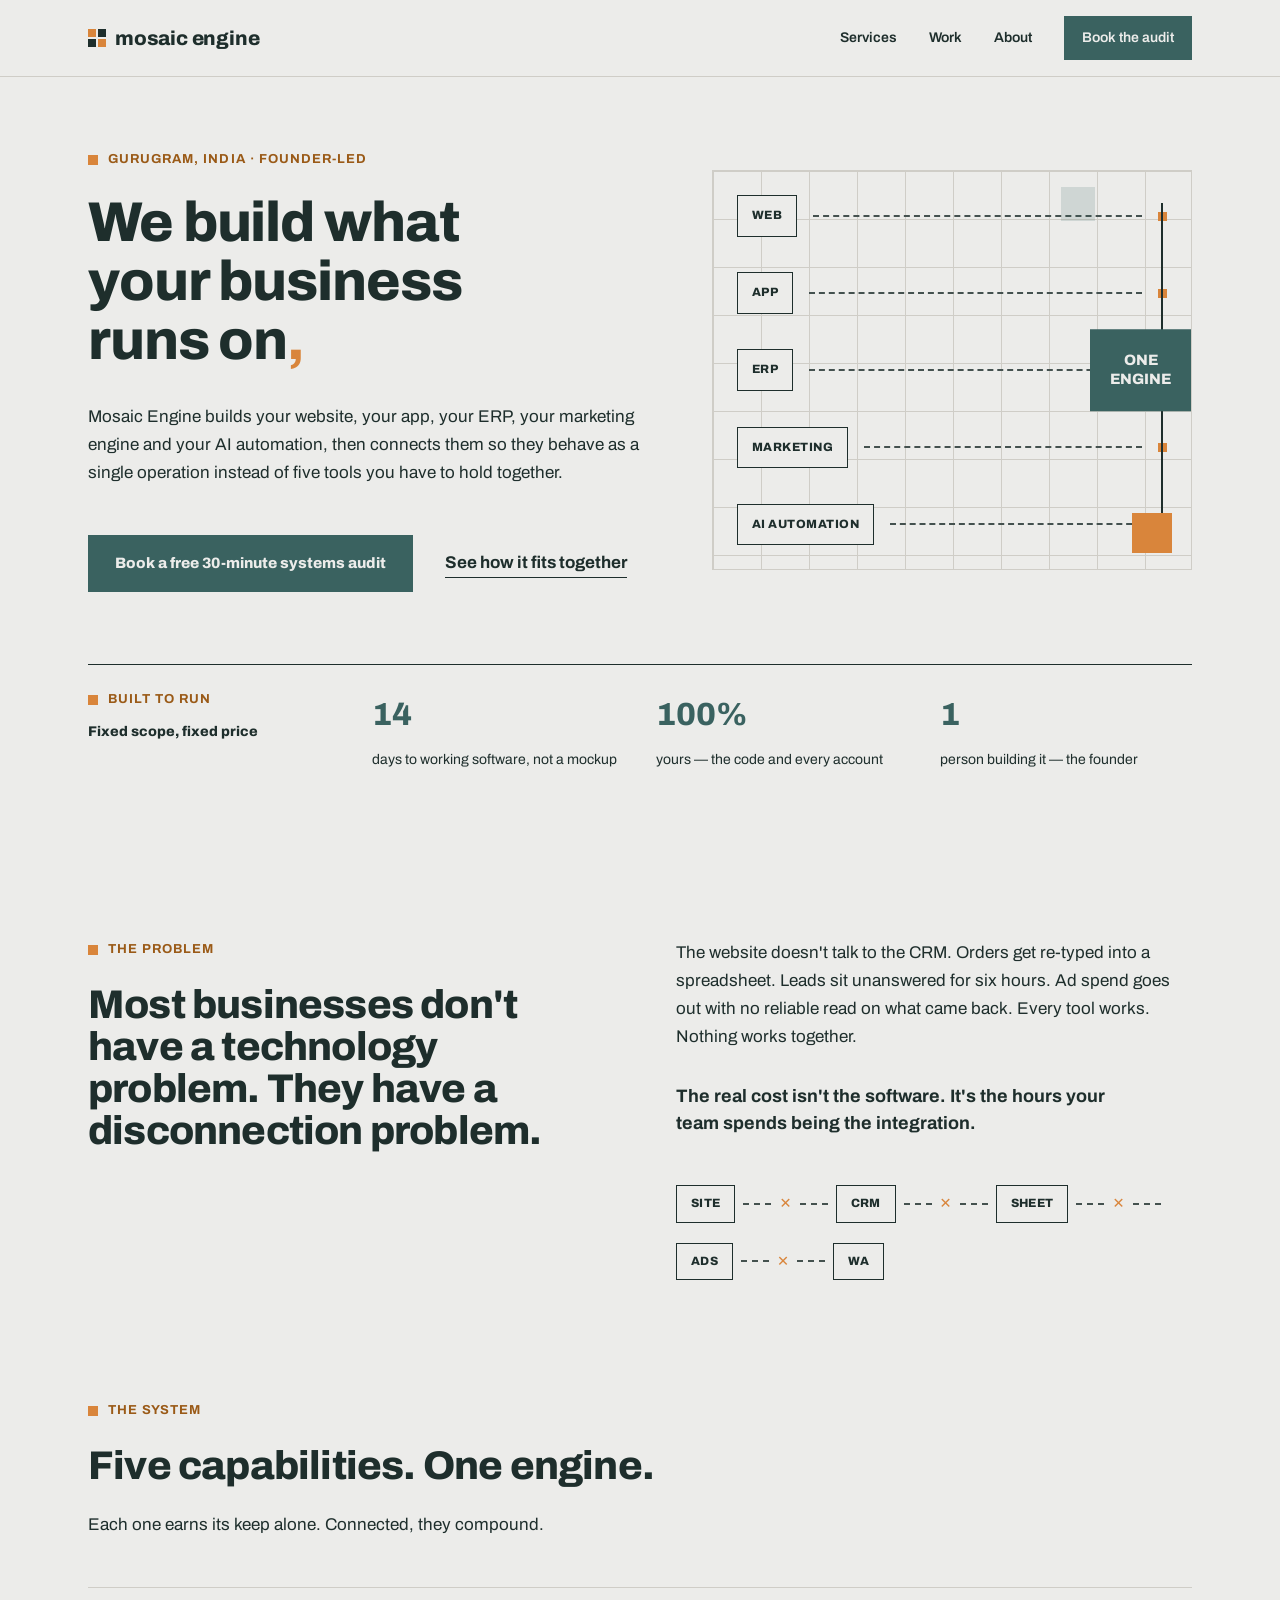
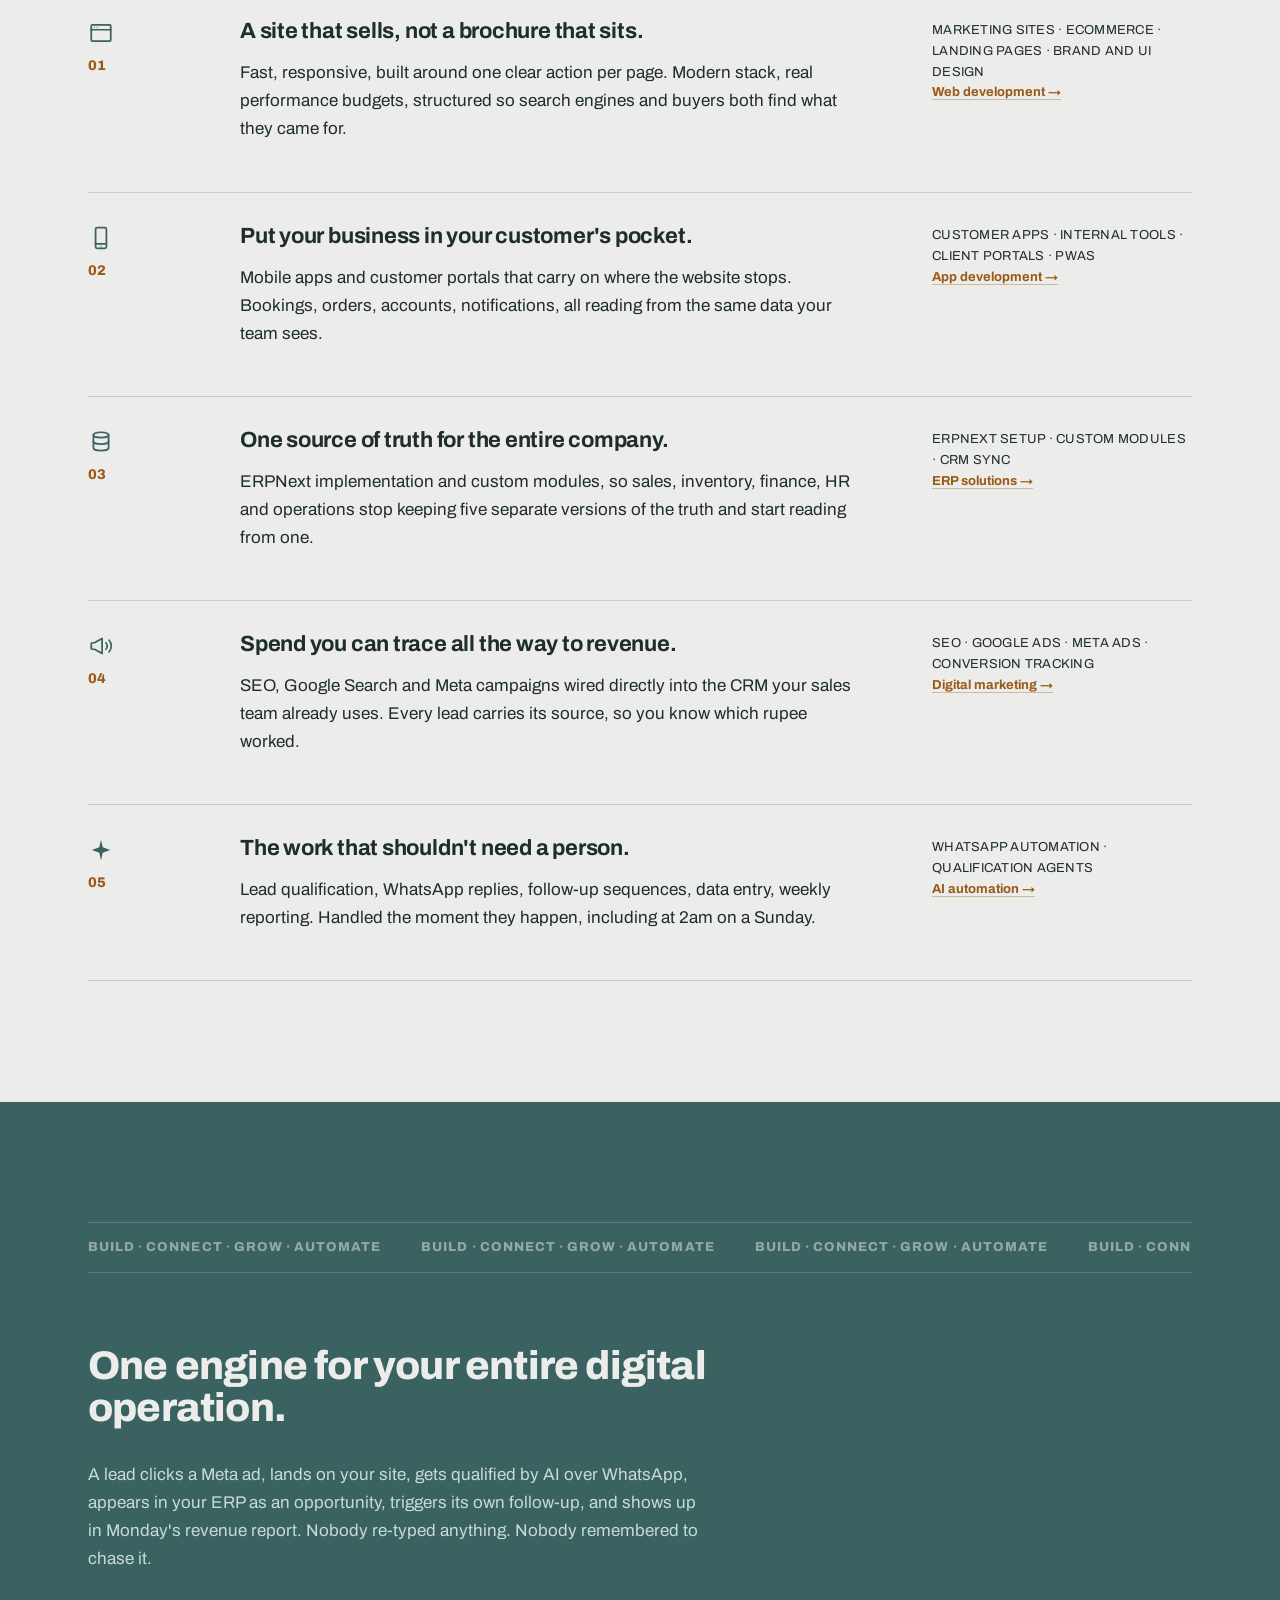
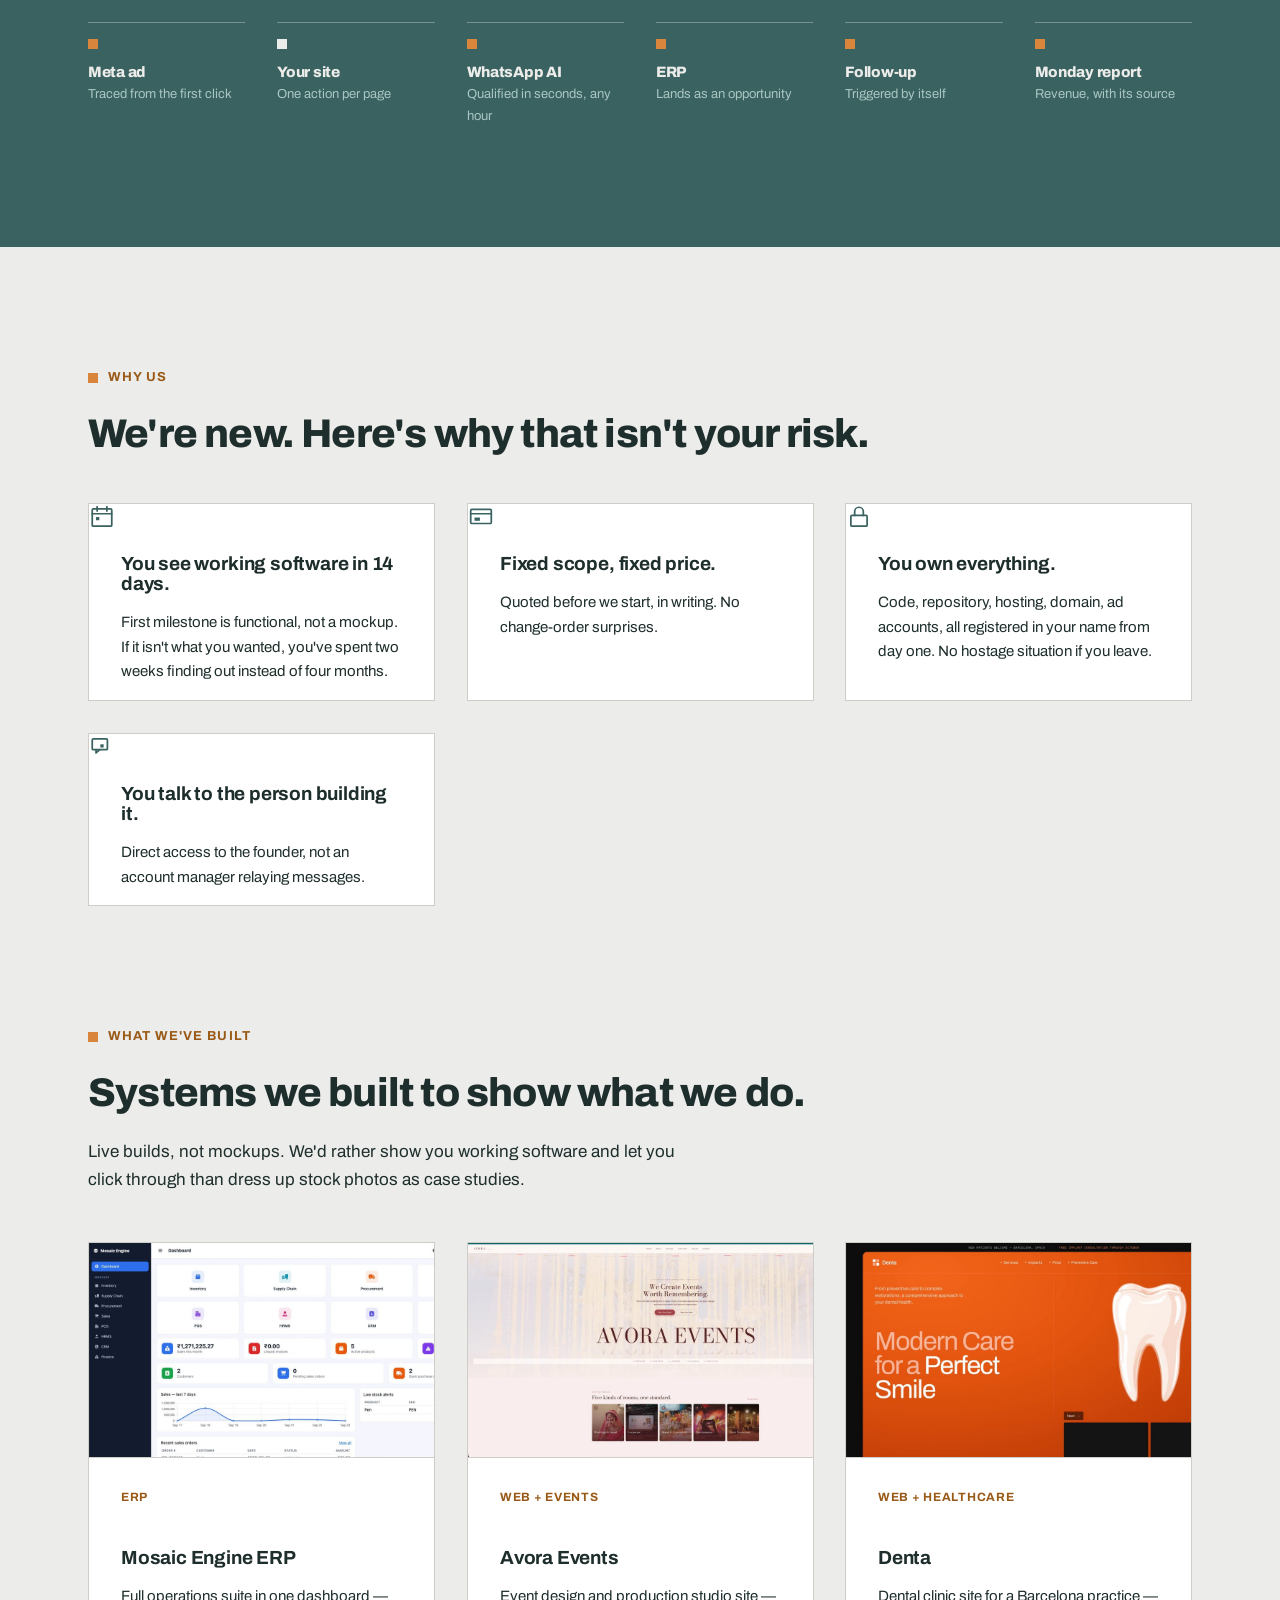
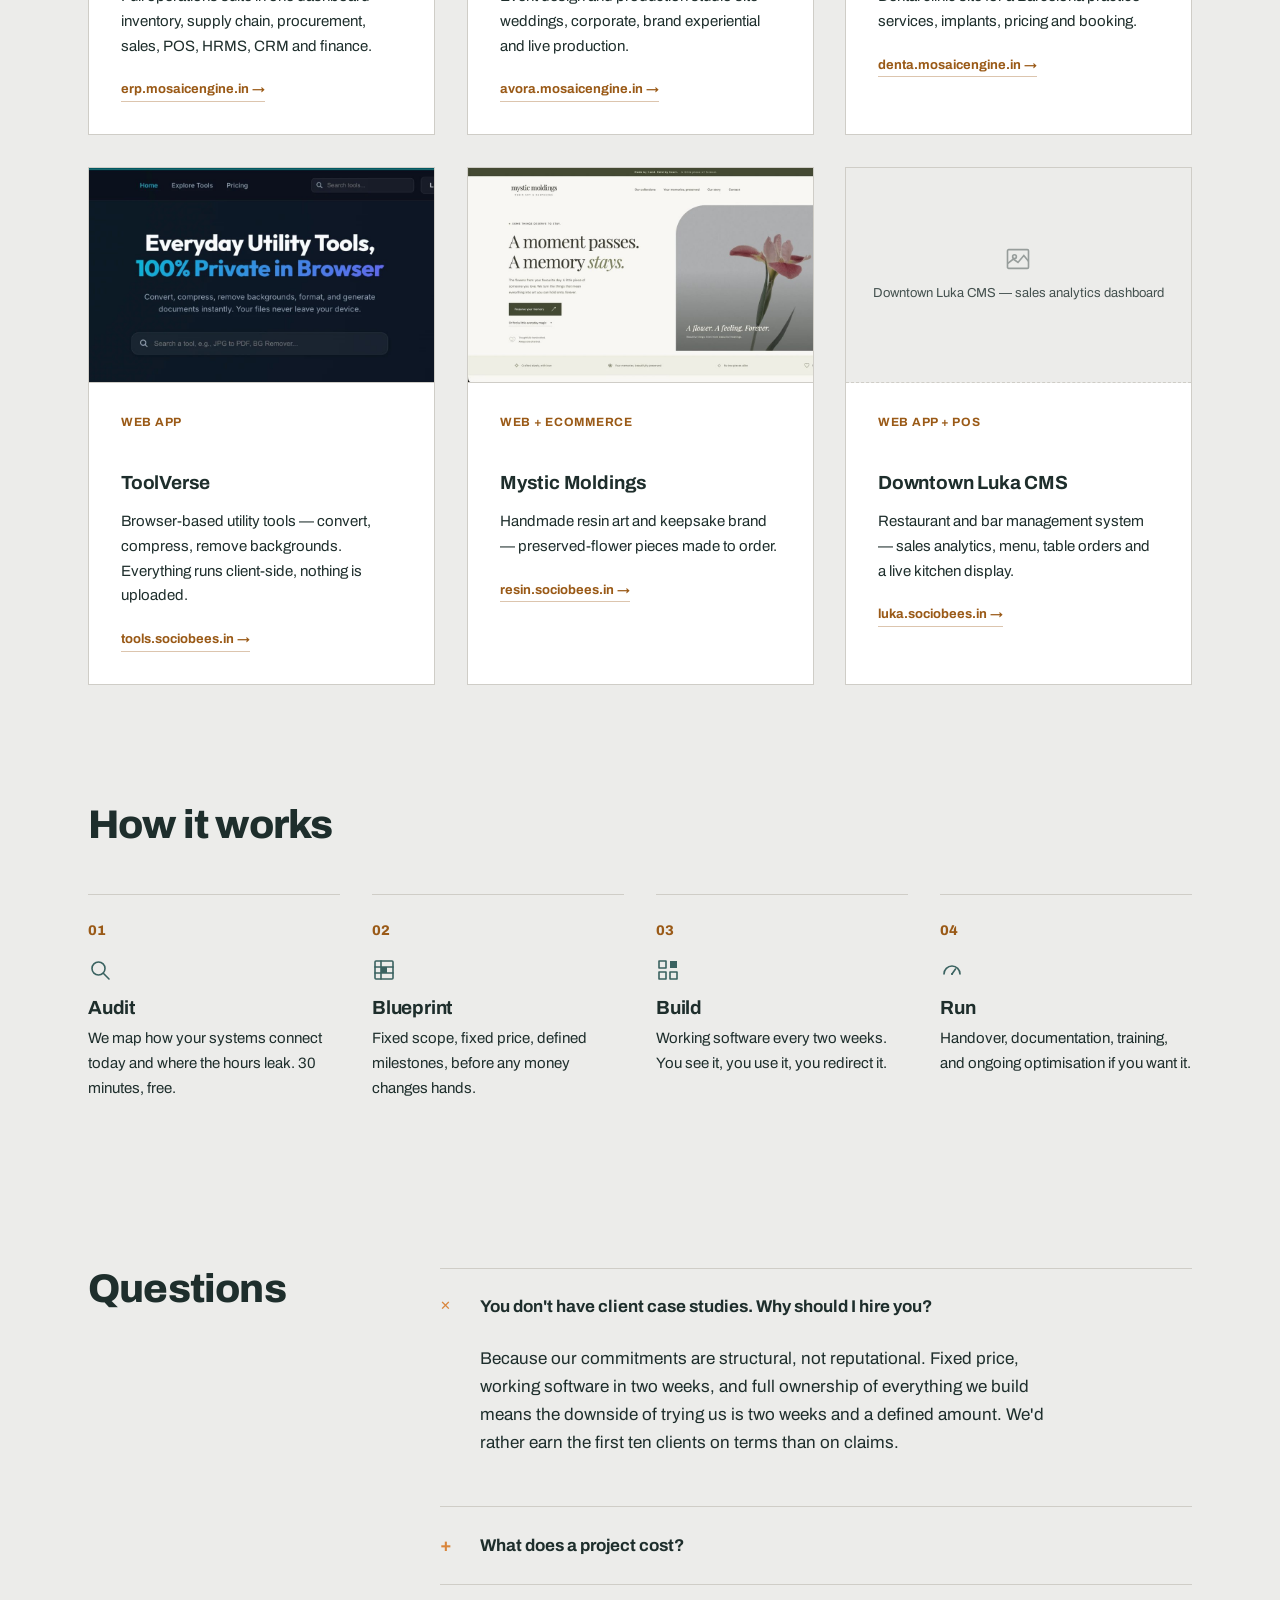
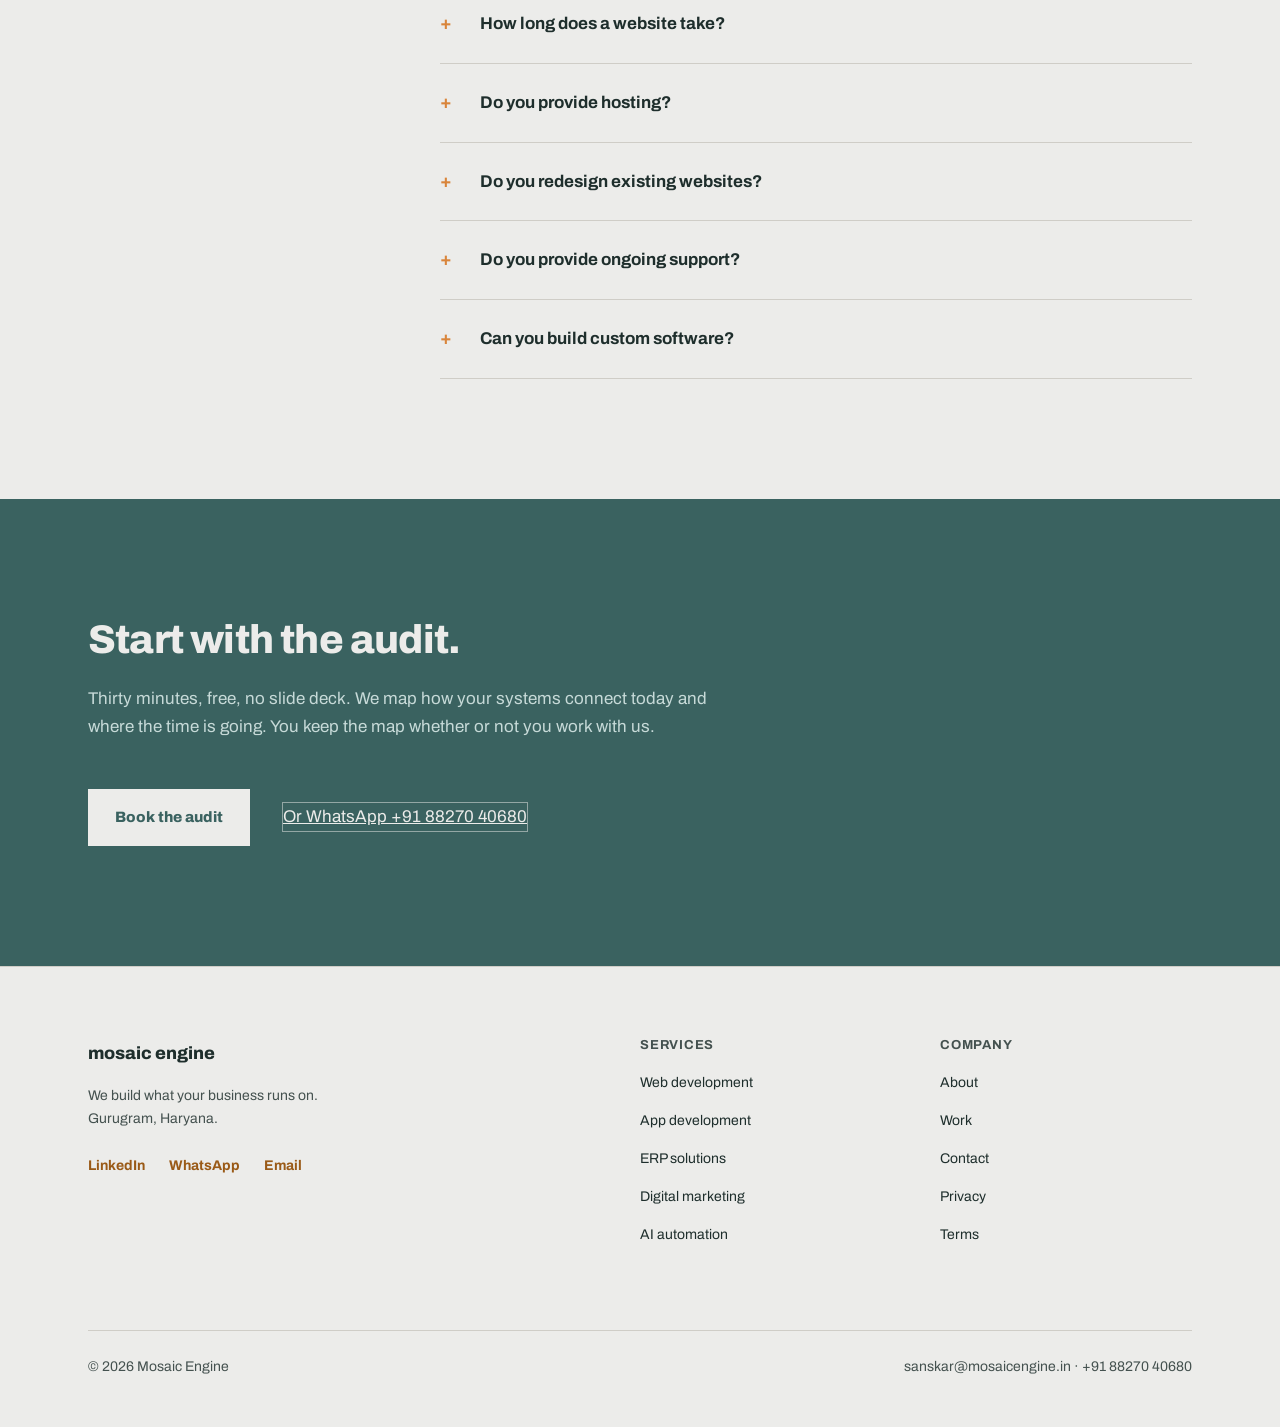
==== commit 87707244: "Replace demo-build placeholders with real project cards Swap the fake Bella Italia/MedCare/SmartERP " ====
--- a/index.html
+++ b/index.html
@@ -13,7 +13,7 @@
 <link rel="icon" href="favicon.svg" type="image/svg+xml">
 <link rel="preconnect" href="https://fonts.googleapis.com">
 <link rel="preconnect" href="https://fonts.gstatic.com" crossorigin>
-<link rel="stylesheet" href="styles-evolve.css?v=5">
+<link rel="stylesheet" href="styles-evolve.css?v=8">
 <script>document.documentElement.classList.add('js')</script>
 <script type="application/ld+json">
 {
@@ -247,34 +247,52 @@
           <p class="eyebrow">What we've built</p>
           <h2>Systems we built to show what we do.</h2>
         </div>
-        <p class="lead" style="margin-top:var(--s-3)">These are demonstration builds, not client projects. We'd rather show you working software and say so plainly than dress up stock photos as case studies.</p>
+        <p class="lead" style="margin-top:var(--s-3)">Live builds, not mockups. We'd rather show you working software and let you click through than dress up stock photos as case studies.</p>
         <div class="cards cards-3">
+          <article class="card">
+            <div class="card-media has-img"><img src="work/erp.jpg" alt="Mosaic Engine ERP dashboard — inventory, sales, HRMS and CRM modules" loading="lazy" width="960" height="600"></div>
+            <span class="card-tag">ERP</span>
+            <h3>Mosaic Engine ERP</h3>
+            <p>Full operations suite in one dashboard — inventory, supply chain, procurement, sales, POS, HRMS, CRM and finance.</p>
+            <a class="link" href="https://erp.mosaicengine.in" target="_blank" rel="noopener">erp.mosaicengine.in →</a>
+          </article>
+          <article class="card">
+            <div class="card-media has-img"><img src="work/avora.jpg" alt="Avora Events homepage — event design and production studio" loading="lazy" width="960" height="600"></div>
+            <span class="card-tag">Web + Events</span>
+            <h3>Avora Events</h3>
+            <p>Event design and production studio site — weddings, corporate, brand experiential and live production.</p>
+            <a class="link" href="https://avora.mosaicengine.in" target="_blank" rel="noopener">avora.mosaicengine.in →</a>
+          </article>
+          <article class="card">
+            <div class="card-media has-img"><img src="work/denta.jpg" alt="Denta homepage — dental clinic in Barcelona" loading="lazy" width="960" height="600"></div>
+            <span class="card-tag">Web + Healthcare</span>
+            <h3>Denta</h3>
+            <p>Dental clinic site for a Barcelona practice — services, implants, pricing and booking.</p>
+            <a class="link" href="https://denta.mosaicengine.in" target="_blank" rel="noopener">denta.mosaicengine.in →</a>
+          </article>
+          <article class="card">
+            <div class="card-media has-img"><img src="work/tools.jpg" alt="ToolVerse homepage — browser-based utility tools" loading="lazy" width="960" height="600"></div>
+            <span class="card-tag">Web App</span>
+            <h3>ToolVerse</h3>
+            <p>Browser-based utility tools — convert, compress, remove backgrounds. Everything runs client-side, nothing is uploaded.</p>
+            <a class="link" href="https://tools.sociobees.in" target="_blank" rel="noopener">tools.sociobees.in →</a>
+          </article>
+          <article class="card">
+            <div class="card-media has-img"><img src="work/resin.jpg" alt="Mystic Moldings homepage — handmade resin art and keepsakes" loading="lazy" width="960" height="600"></div>
+            <span class="card-tag">Web + Ecommerce</span>
+            <h3>Mystic Moldings</h3>
+            <p>Handmade resin art and keepsake brand — preserved-flower pieces made to order.</p>
+            <a class="link" href="https://resin.sociobees.in" target="_blank" rel="noopener">resin.sociobees.in →</a>
+          </article>
           <article class="card">
             <div class="card-media">
               <svg viewBox="0 0 24 24" fill="none" stroke="currentColor" stroke-width="1.4" aria-hidden="true"><rect x="3" y="4" width="18" height="16" rx="1"/><circle cx="9" cy="10" r="1.6"/><path d="M3 16l5-4 4 3 5-6 4 5"/></svg>
-              <span>Bella Italia — restaurant site screenshot</span>
-            </div>
-            <span class="card-tag">Web + Ecommerce</span>
-            <h3>Bella Italia</h3>
-            <p>Restaurant site with online reservations and menu management.</p>
-          </article>
-          <article class="card">
-            <div class="card-media">
-              <svg viewBox="0 0 24 24" fill="none" stroke="currentColor" stroke-width="1.4" aria-hidden="true"><rect x="3" y="4" width="18" height="16" rx="1"/><circle cx="9" cy="10" r="1.6"/><path d="M3 16l5-4 4 3 5-6 4 5"/></svg>
-              <span>MedCare Clinic — site and patient portal screenshot</span>
-            </div>
-            <span class="card-tag">Web + Portal</span>
-            <h3>MedCare Clinic</h3>
-            <p>Clinic site with appointment booking and a patient portal.</p>
-          </article>
-          <article class="card">
-            <div class="card-media">
-              <svg viewBox="0 0 24 24" fill="none" stroke="currentColor" stroke-width="1.4" aria-hidden="true"><rect x="3" y="4" width="18" height="16" rx="1"/><circle cx="9" cy="10" r="1.6"/><path d="M3 16l5-4 4 3 5-6 4 5"/></svg>
-              <span>SmartERP — ERPNext dashboard screenshot</span>
-            </div>
-            <span class="card-tag">ERP</span>
-            <h3>SmartERP</h3>
-            <p>ERPNext build covering inventory, purchase, sales, HR and accounting.</p>
+              <span>Downtown Luka CMS — sales analytics dashboard</span>
+            </div>
+            <span class="card-tag">Web App + POS</span>
+            <h3>Downtown Luka CMS</h3>
+            <p>Restaurant and bar management system — sales analytics, menu, table orders and a live kitchen display.</p>
+            <a class="link" href="https://luka.sociobees.in" target="_blank" rel="noopener">luka.sociobees.in →</a>
           </article>
         </div>
       </div>
--- a/styles-evolve.css
+++ b/styles-evolve.css
@@ -409,12 +409,14 @@
   border: 1px solid var(--grout);
   padding: 0;
   background: var(--surface);
+  min-width: 0;
 }
 .cards-3 .card .card-tag,
 .cards-3 .card h3,
 .cards-3 .card p { padding-left: var(--s-4); padding-right: var(--s-4); }
 .cards-3 .card h3 { margin-top: var(--s-3); }
-.cards-3 .card p { padding-bottom: var(--s-4); }
+.cards-3 .card p { padding-bottom: var(--s-2); }
+.cards-3 .card > .link { display: inline-block; margin: 0 var(--s-4) var(--s-4); font-size: 0.8125rem; }
 
 .card-tag {
   display: inline-block; font-family: var(--font-sans); font-size: 0.75rem; font-weight: 700;
@@ -430,6 +432,8 @@
   color: var(--slate); font-size: 0.8125rem; text-align: center; padding: var(--s-3);
 }
 .card-media svg { width: 28px; height: 28px; opacity: 0.5; }
+.card-media.has-img { padding: 0; border-bottom: 1px solid var(--grout); display: block; min-width: 0; }
+.card-media img { width: 100%; height: 100%; min-width: 0; object-fit: cover; object-position: top left; display: block; }
 
 /* --- process ----------------------------------------------------------- */
 
@@ -638,6 +642,12 @@
   opacity: 1;
   transform: perspective(1000px) translateY(0) rotateX(0deg);
 }
+
+/* a seam wrapping a tall card grid (e.g. 6 stacked demo-build cards on mobile) breaks the
+   perspective/rotateX reveal — the 3D tilt distorts its bounding box far past its real size,
+   which can trap the IntersectionObserver ratio below threshold and leave it permanently hidden. */
+.js .seam:has(.cards-3) { transform: translateY(16px); }
+.js .seam:has(.cards-3).in-view { transform: translateY(0); }
 
 .cards .card:nth-child(1), .steps .step:nth-child(1), .commitments li:nth-child(1) { transition-delay: 0ms; }
 .cards .card:nth-child(2), .steps .step:nth-child(2), .commitments li:nth-child(2) { transition-delay: 100ms; }
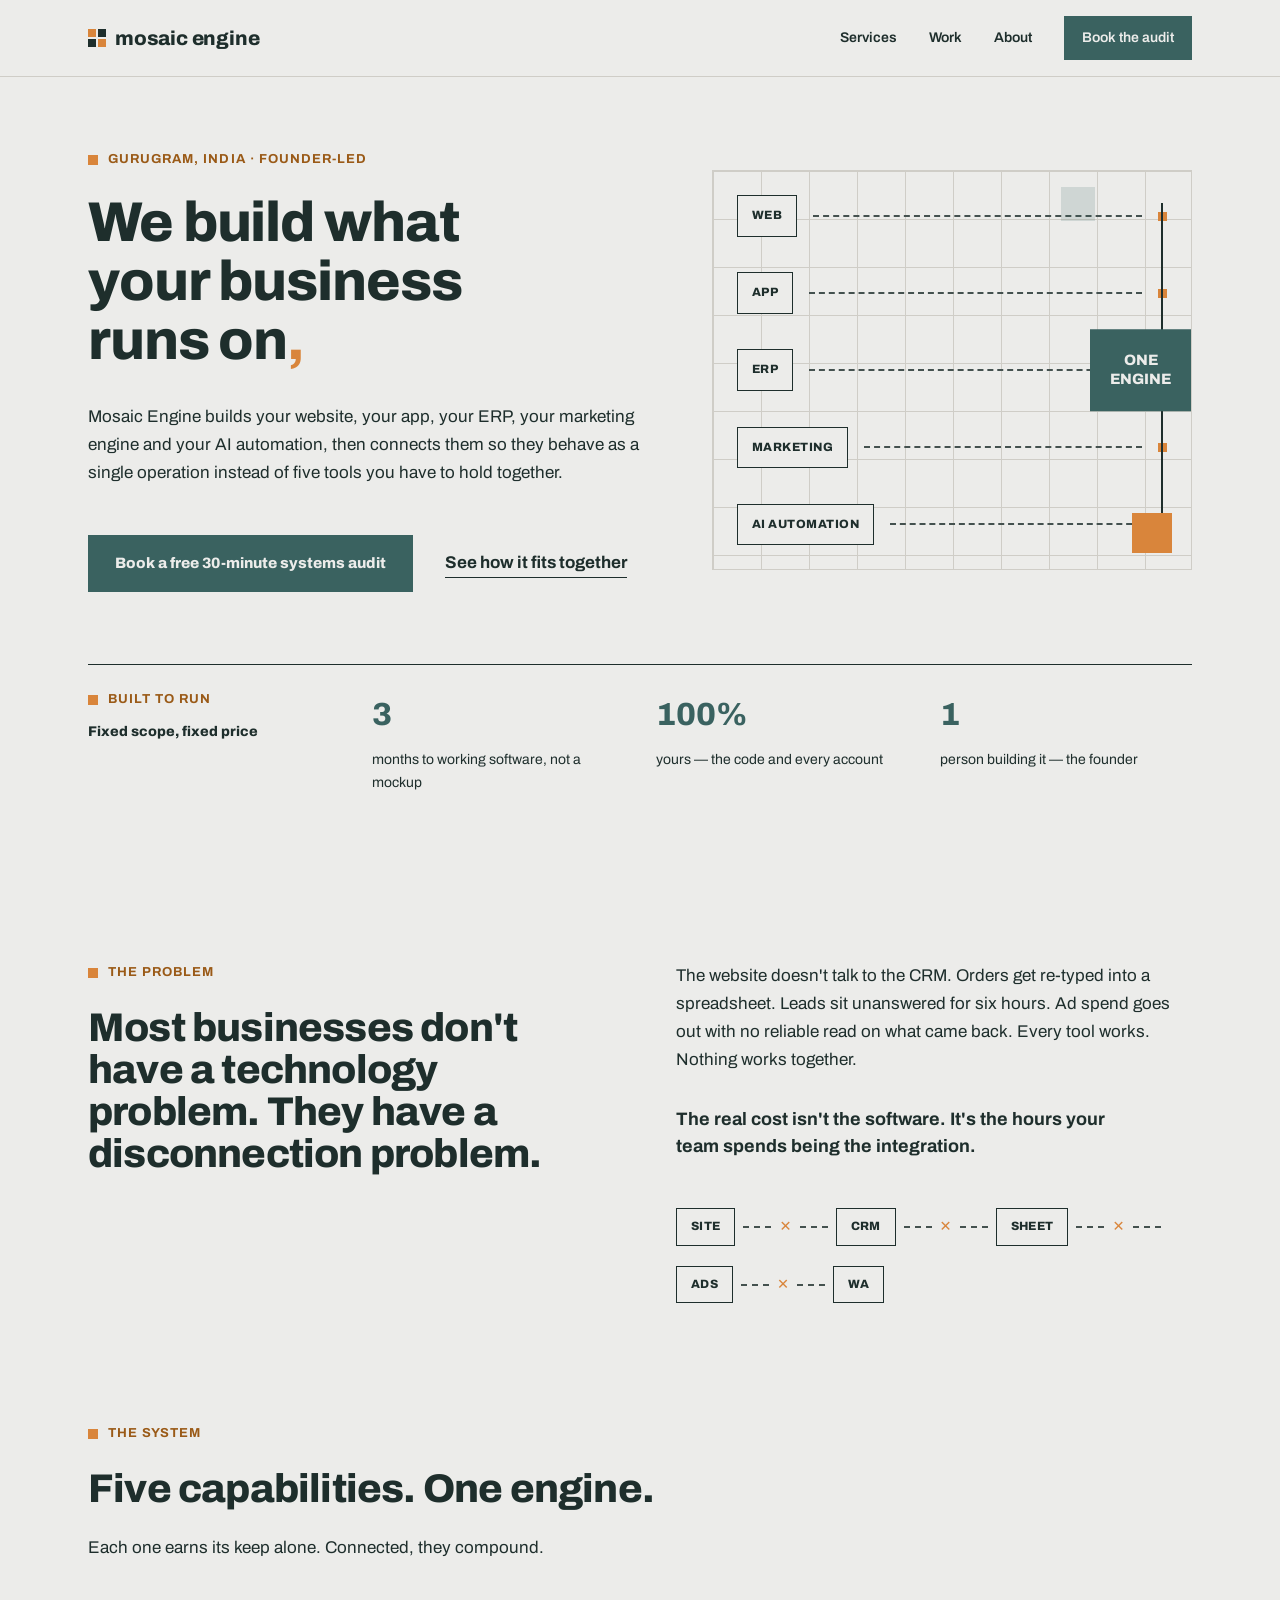
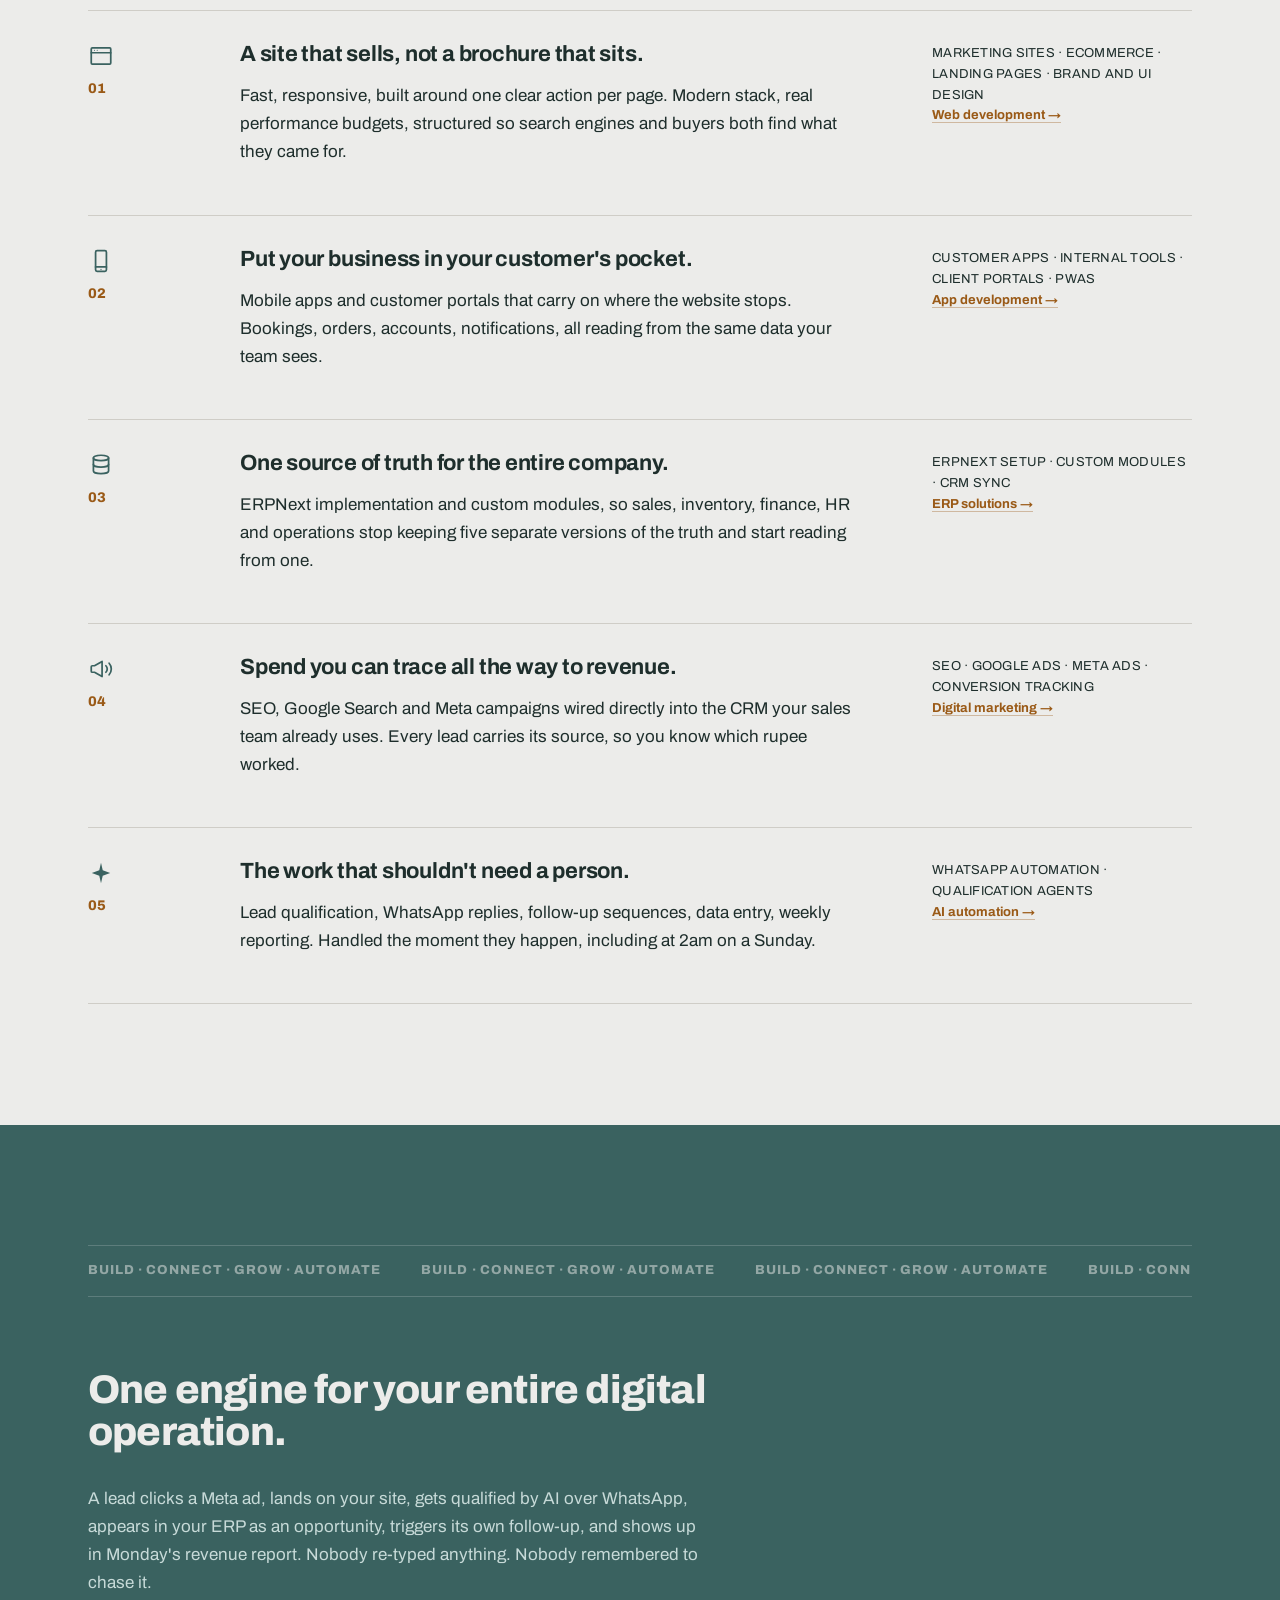
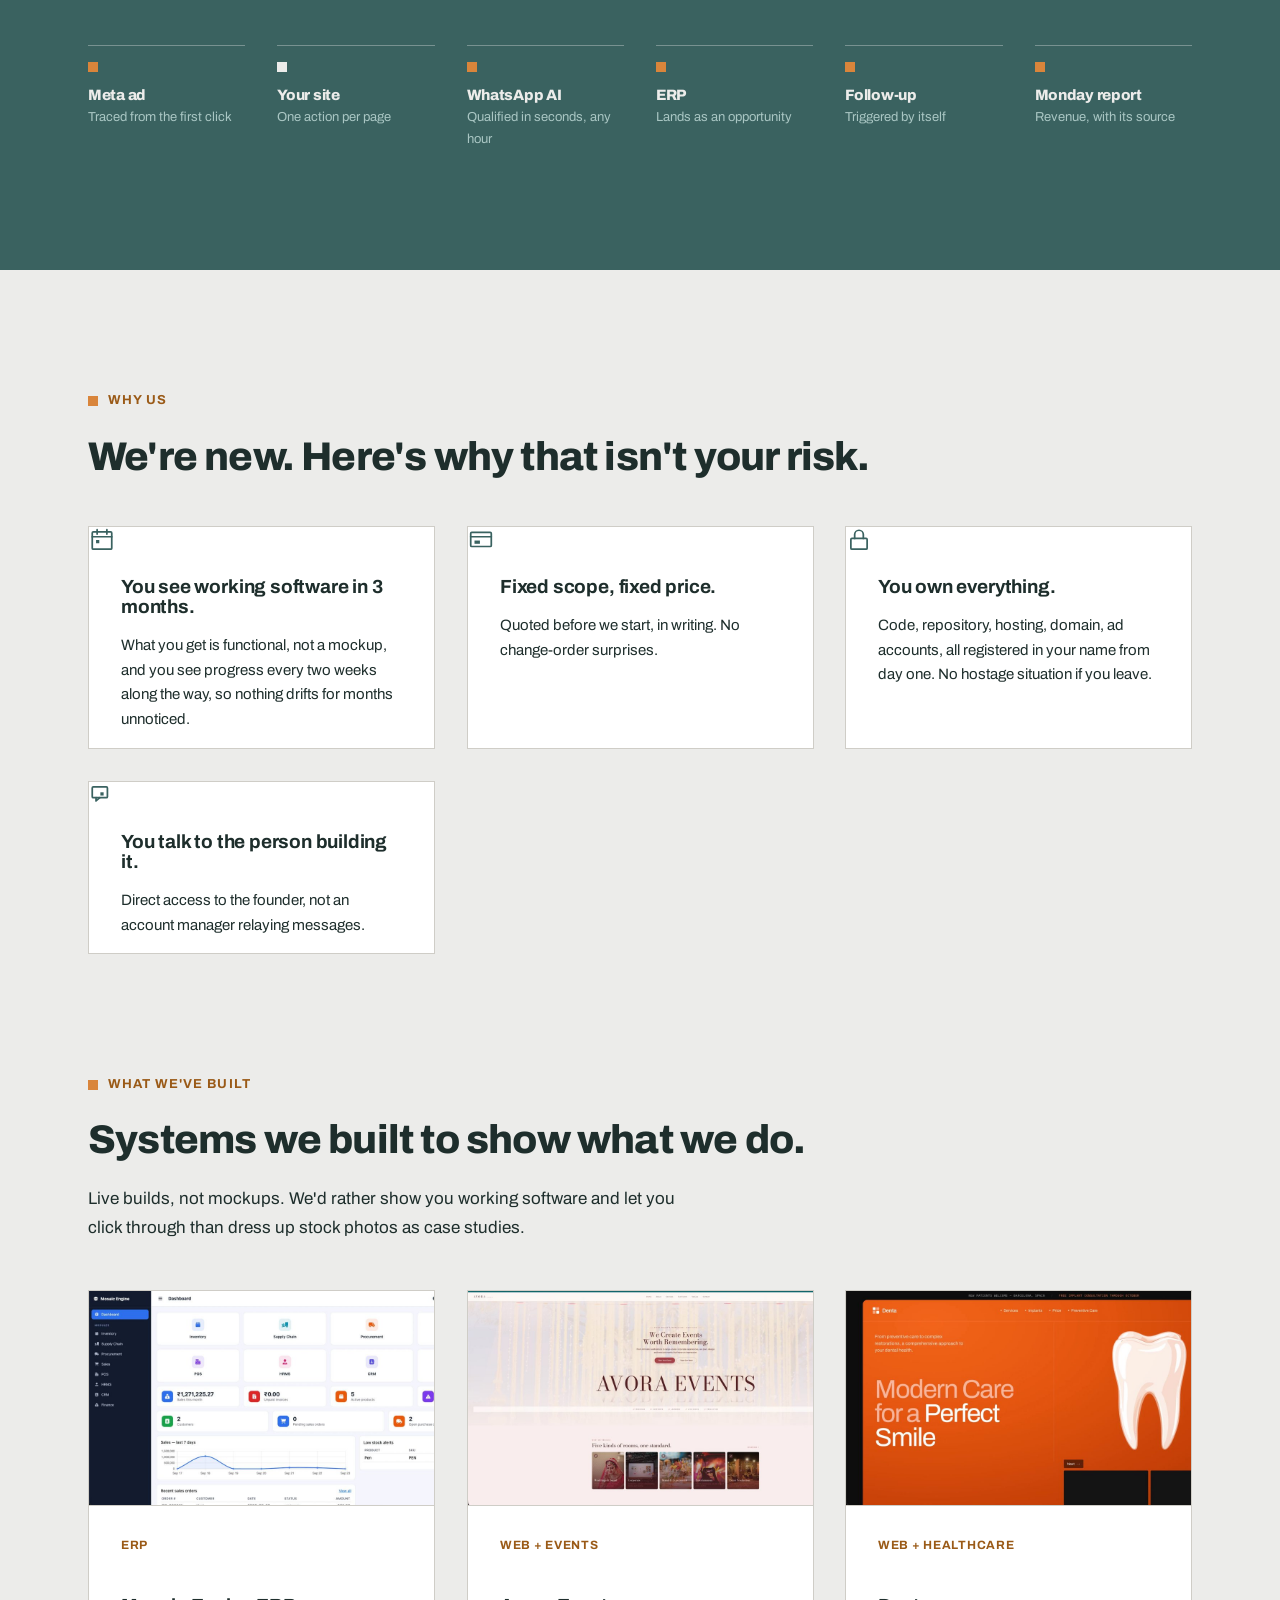
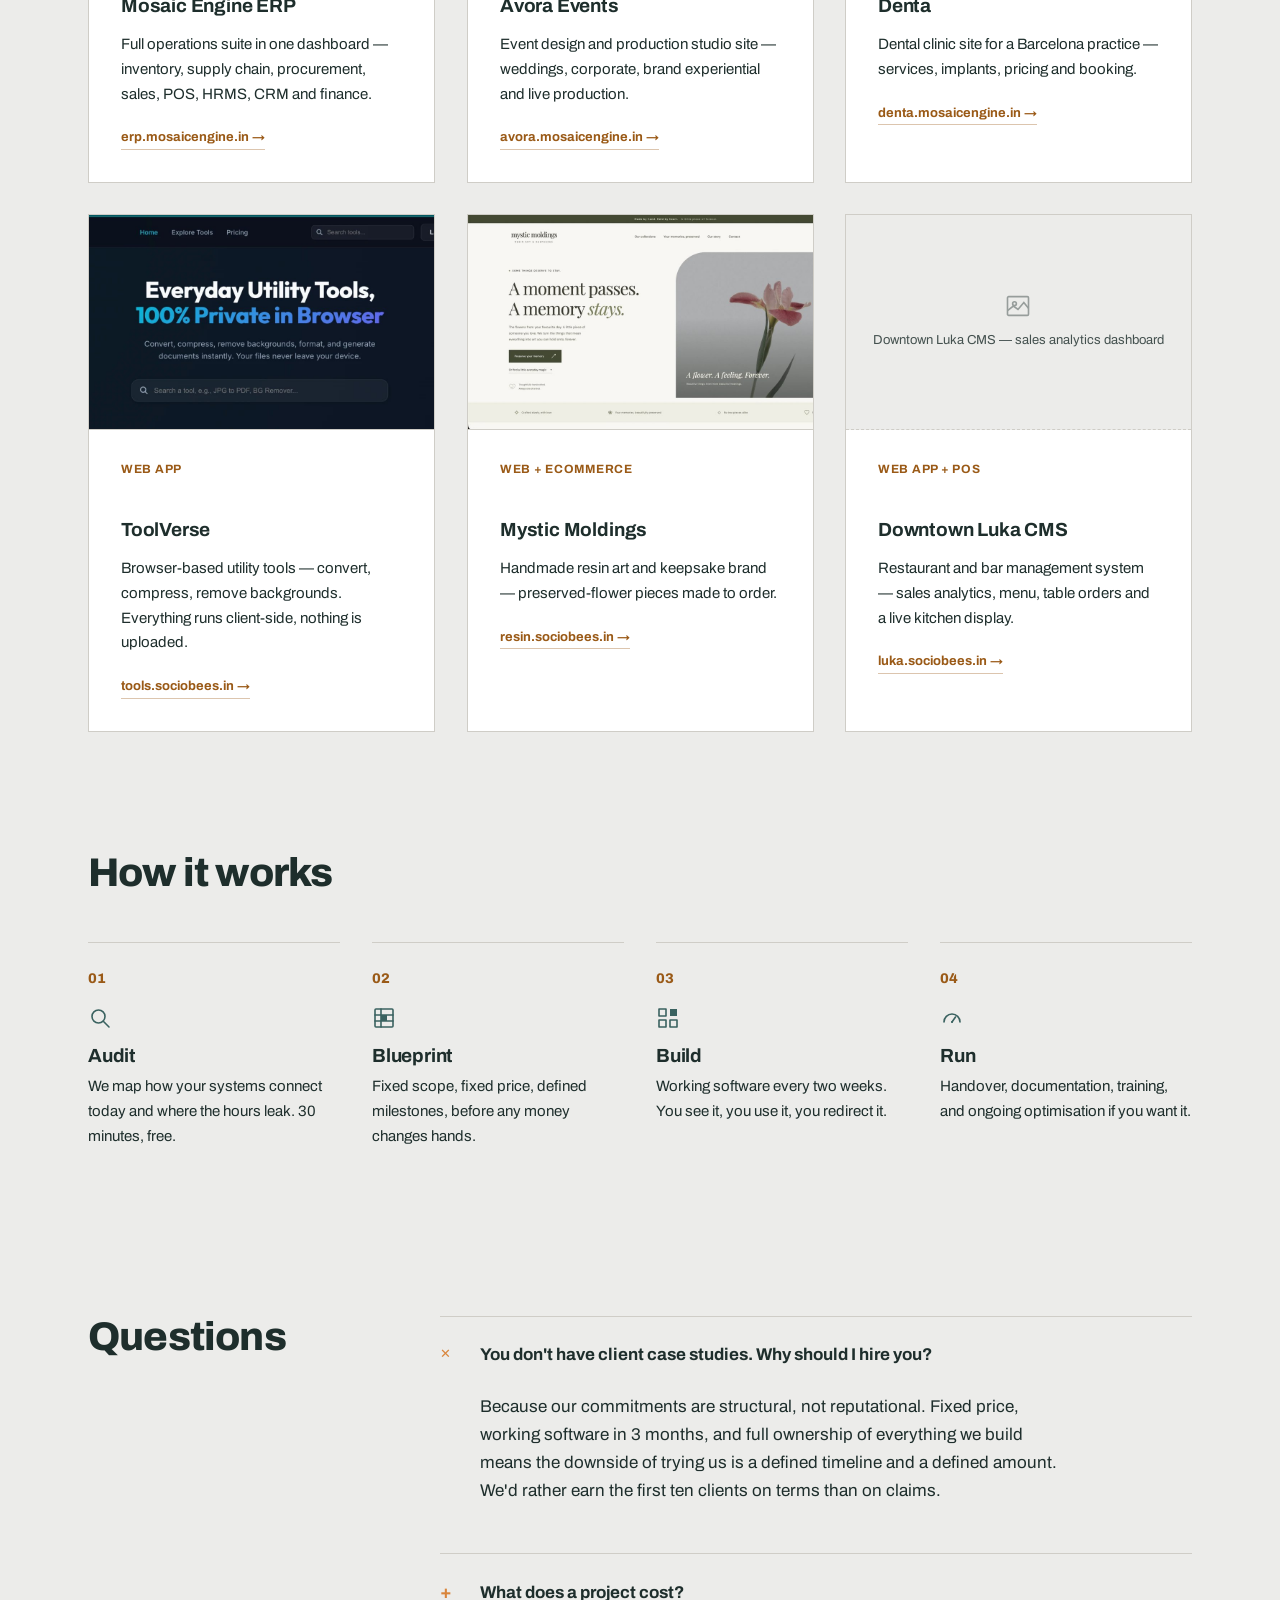
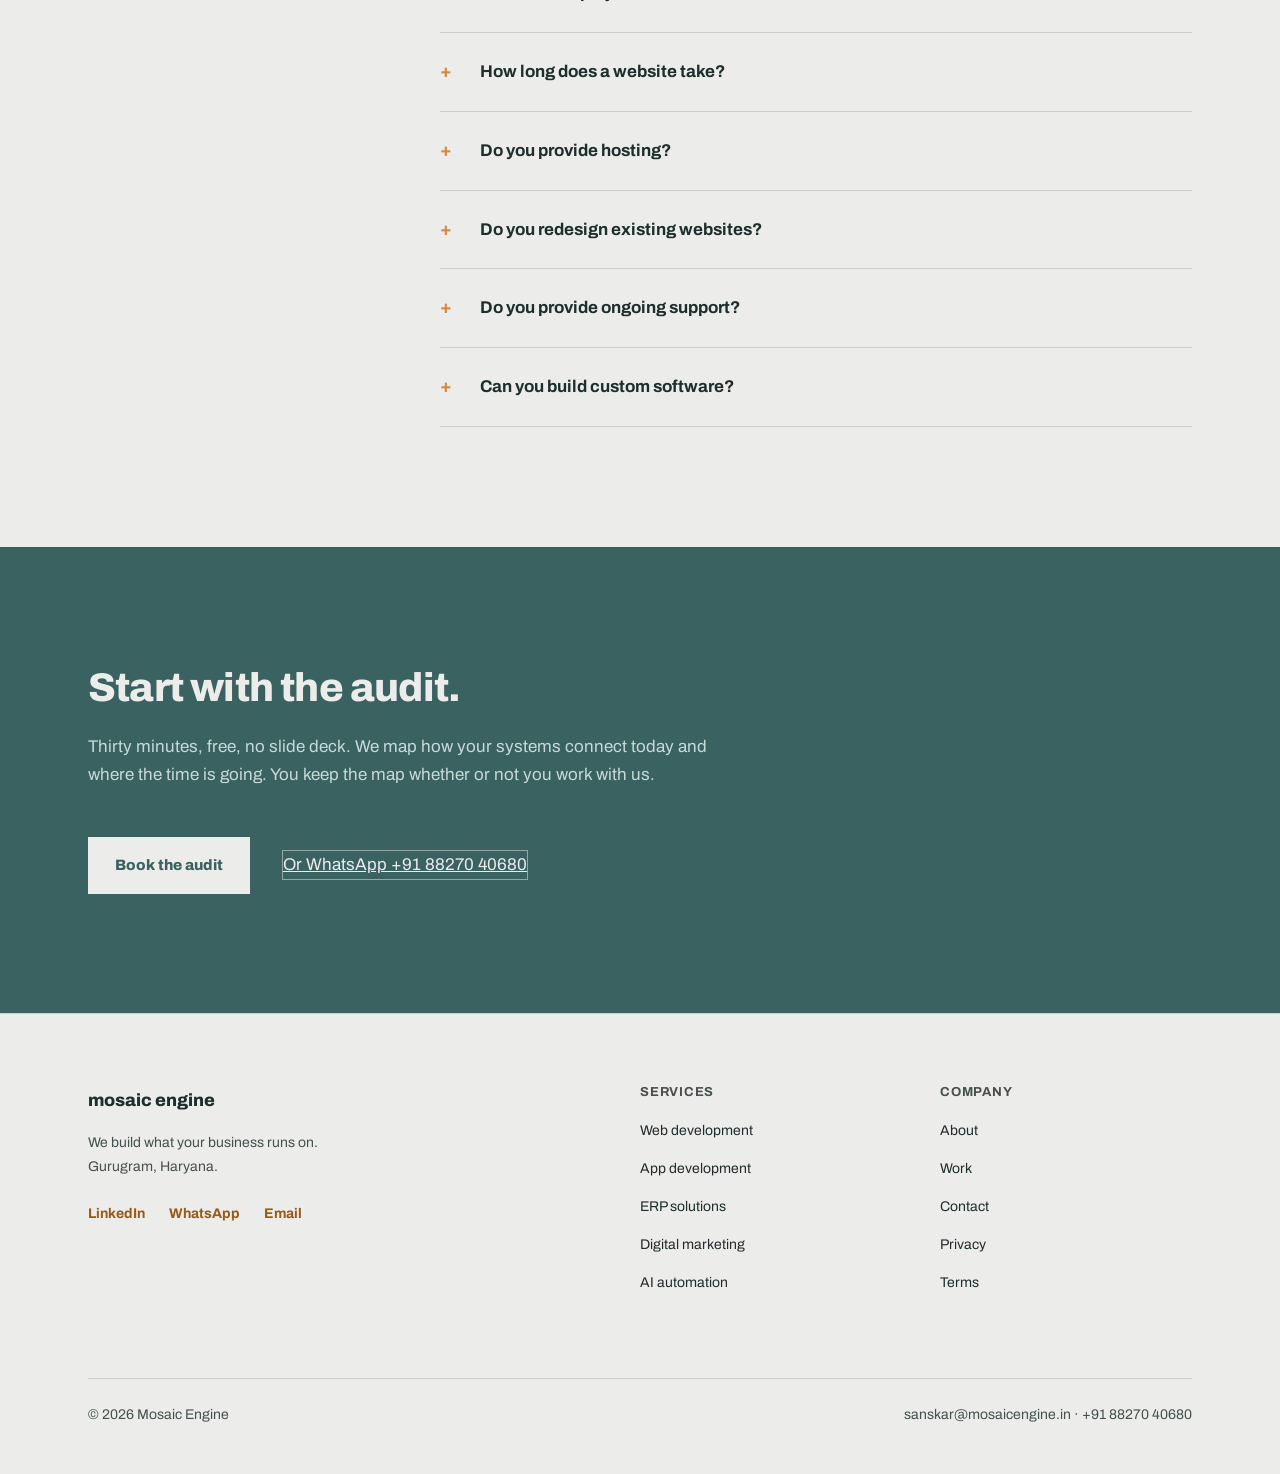
==== commit bada200b: "Change working-software promise from 14 days to 3 months Co-Authored-By: Claude Opus 5.5 (1M context" ====
--- a/index.html
+++ b/index.html
@@ -4,7 +4,7 @@
 <meta charset="utf-8">
 <meta name="viewport" content="width=device-width, initial-scale=1">
 <title>Mosaic Engine — Web, App, ERP, Marketing &amp; AI Automation | Gurugram</title>
-<meta name="description" content="Mosaic Engine builds and connects your website, app, ERP, marketing and AI automation into one system. Fixed price, working software in 14 days, founder-led. Gurugram, India.">
+<meta name="description" content="Mosaic Engine builds and connects your website, app, ERP, marketing and AI automation into one system. Fixed price, working software in 3 months, founder-led. Gurugram, India.">
 <link rel="canonical" href="https://mosaicengine.in/">
 <meta property="og:title" content="Mosaic Engine — one engine for your entire digital operation">
 <meta property="og:description" content="We build and connect your website, app, ERP, marketing and AI automation into one system.">
@@ -81,7 +81,7 @@
           <p class="eyebrow" style="margin-bottom:10px">Built to run</p>
           <p style="font-weight:800;margin:0">Fixed scope, fixed price</p>
         </li>
-        <li><strong>14</strong>days to working software, not a mockup</li>
+        <li><strong>3</strong>months to working software, not a mockup</li>
         <li><strong>100%</strong>yours — the code and every account</li>
         <li><strong>1</strong>person building it — the founder</li>
       </ul>
@@ -216,8 +216,8 @@
         <div class="cards cards-3" style="margin-top:var(--s-5)">
           <div class="card">
             <svg class="pillar-icon" viewBox="0 0 24 24" fill="none" stroke="currentColor" stroke-width="1.6" stroke-linecap="round" stroke-linejoin="round" aria-hidden="true" style="margin-bottom:var(--s-2)"><rect x="3" y="4.5" width="18" height="16" rx="1"/><line x1="3" y1="9" x2="21" y2="9"/><line x1="7.5" y1="2.5" x2="7.5" y2="6.5"/><line x1="16.5" y1="2.5" x2="16.5" y2="6.5"/><rect x="6.5" y="12" width="3" height="3" fill="currentColor" stroke="none"/></svg>
-            <h3>You see working software in 14 days.</h3>
-            <p>First milestone is functional, not a mockup. If it isn't what you wanted, you've spent two weeks finding out instead of four months.</p>
+            <h3>You see working software in 3 months.</h3>
+            <p>What you get is functional, not a mockup, and you see progress every two weeks along the way, so nothing drifts for months unnoticed.</p>
           </div>
           <div class="card">
             <svg class="pillar-icon" viewBox="0 0 24 24" fill="none" stroke="currentColor" stroke-width="1.6" stroke-linecap="round" stroke-linejoin="round" aria-hidden="true" style="margin-bottom:var(--s-2)"><rect x="2.5" y="5" width="19" height="13" rx="1"/><line x1="2.5" y1="9" x2="21.5" y2="9"/><rect x="6" y="12.5" width="5" height="3" fill="currentColor" stroke="none"/></svg>
@@ -342,7 +342,7 @@
         <div class="faq">
           <details open>
             <summary>You don't have client case studies. Why should I hire you?</summary>
-            <p>Because our commitments are structural, not reputational. Fixed price, working software in two weeks, and full ownership of everything we build means the downside of trying us is two weeks and a defined amount. We'd rather earn the first ten clients on terms than on claims.</p>
+            <p>Because our commitments are structural, not reputational. Fixed price, working software in 3 months, and full ownership of everything we build means the downside of trying us is a defined timeline and a defined amount. We'd rather earn the first ten clients on terms than on claims.</p>
           </details>
           <details>
             <summary>What does a project cost?</summary>
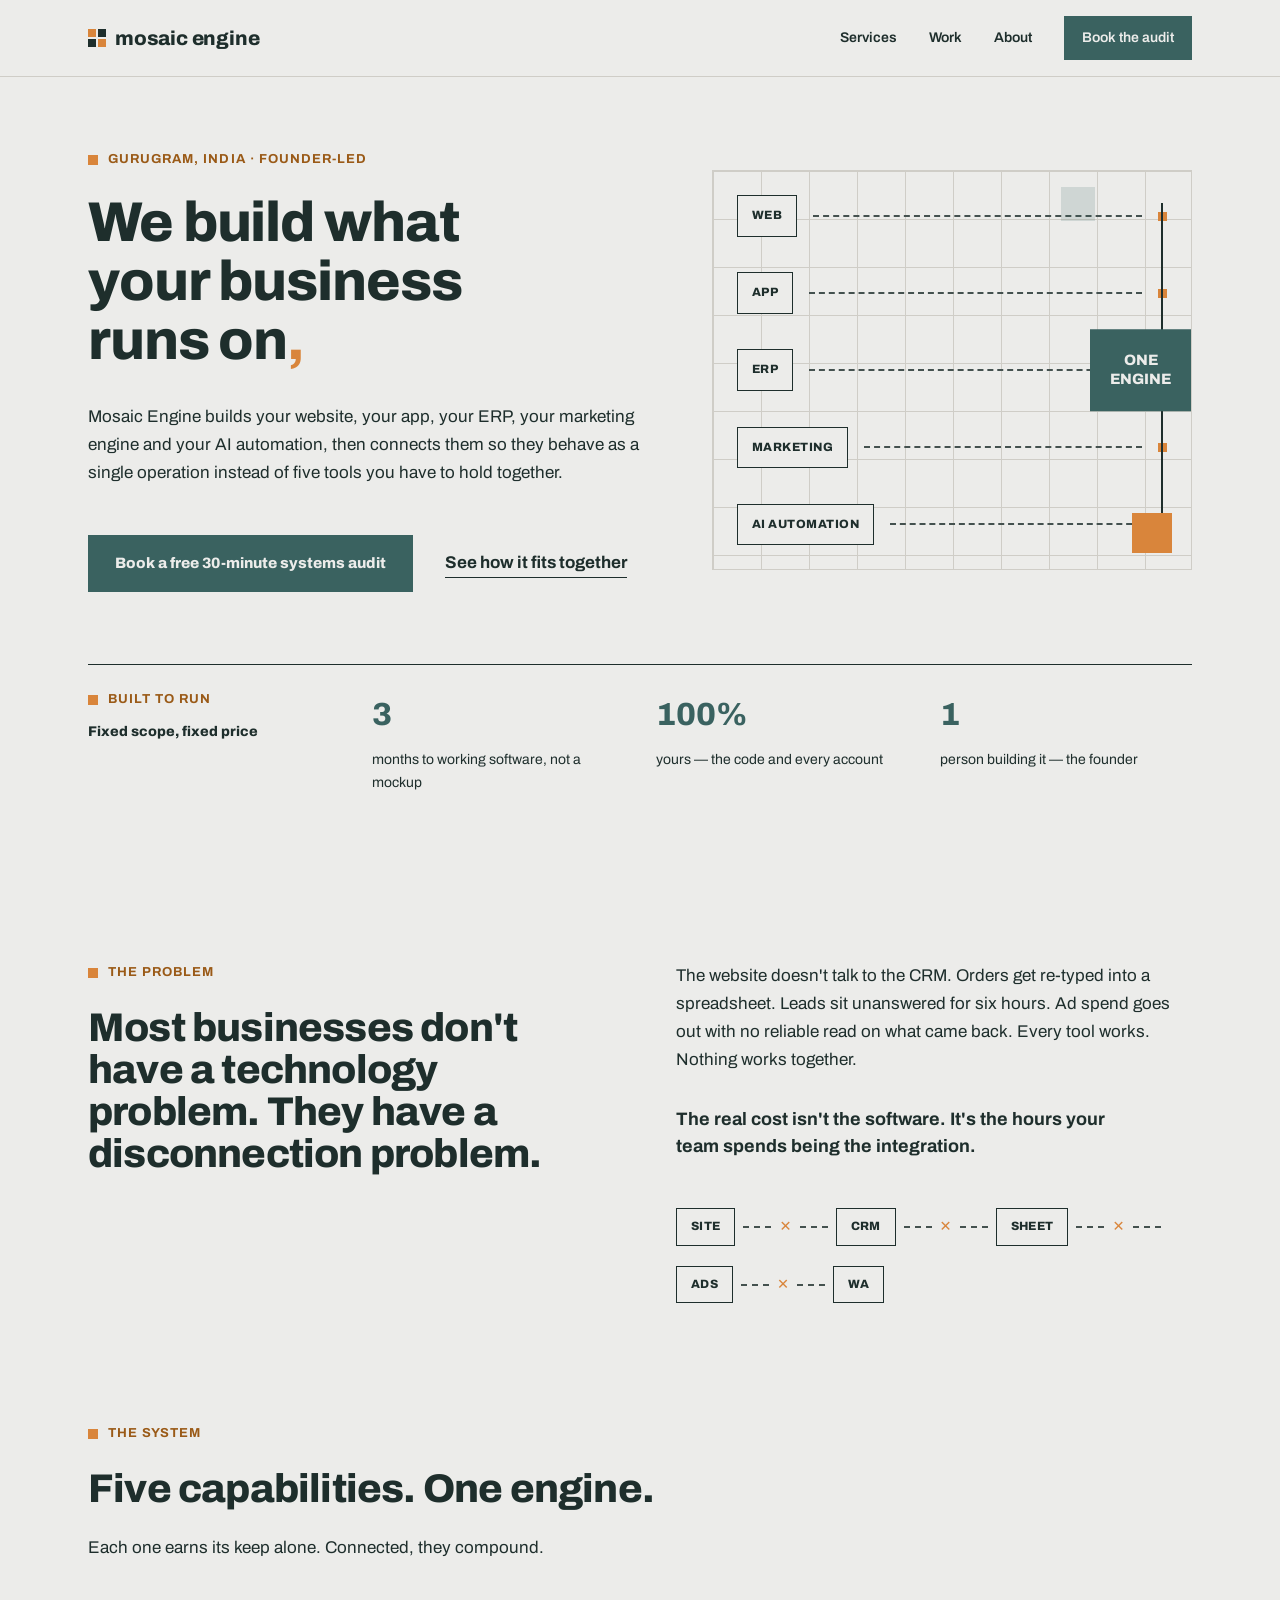
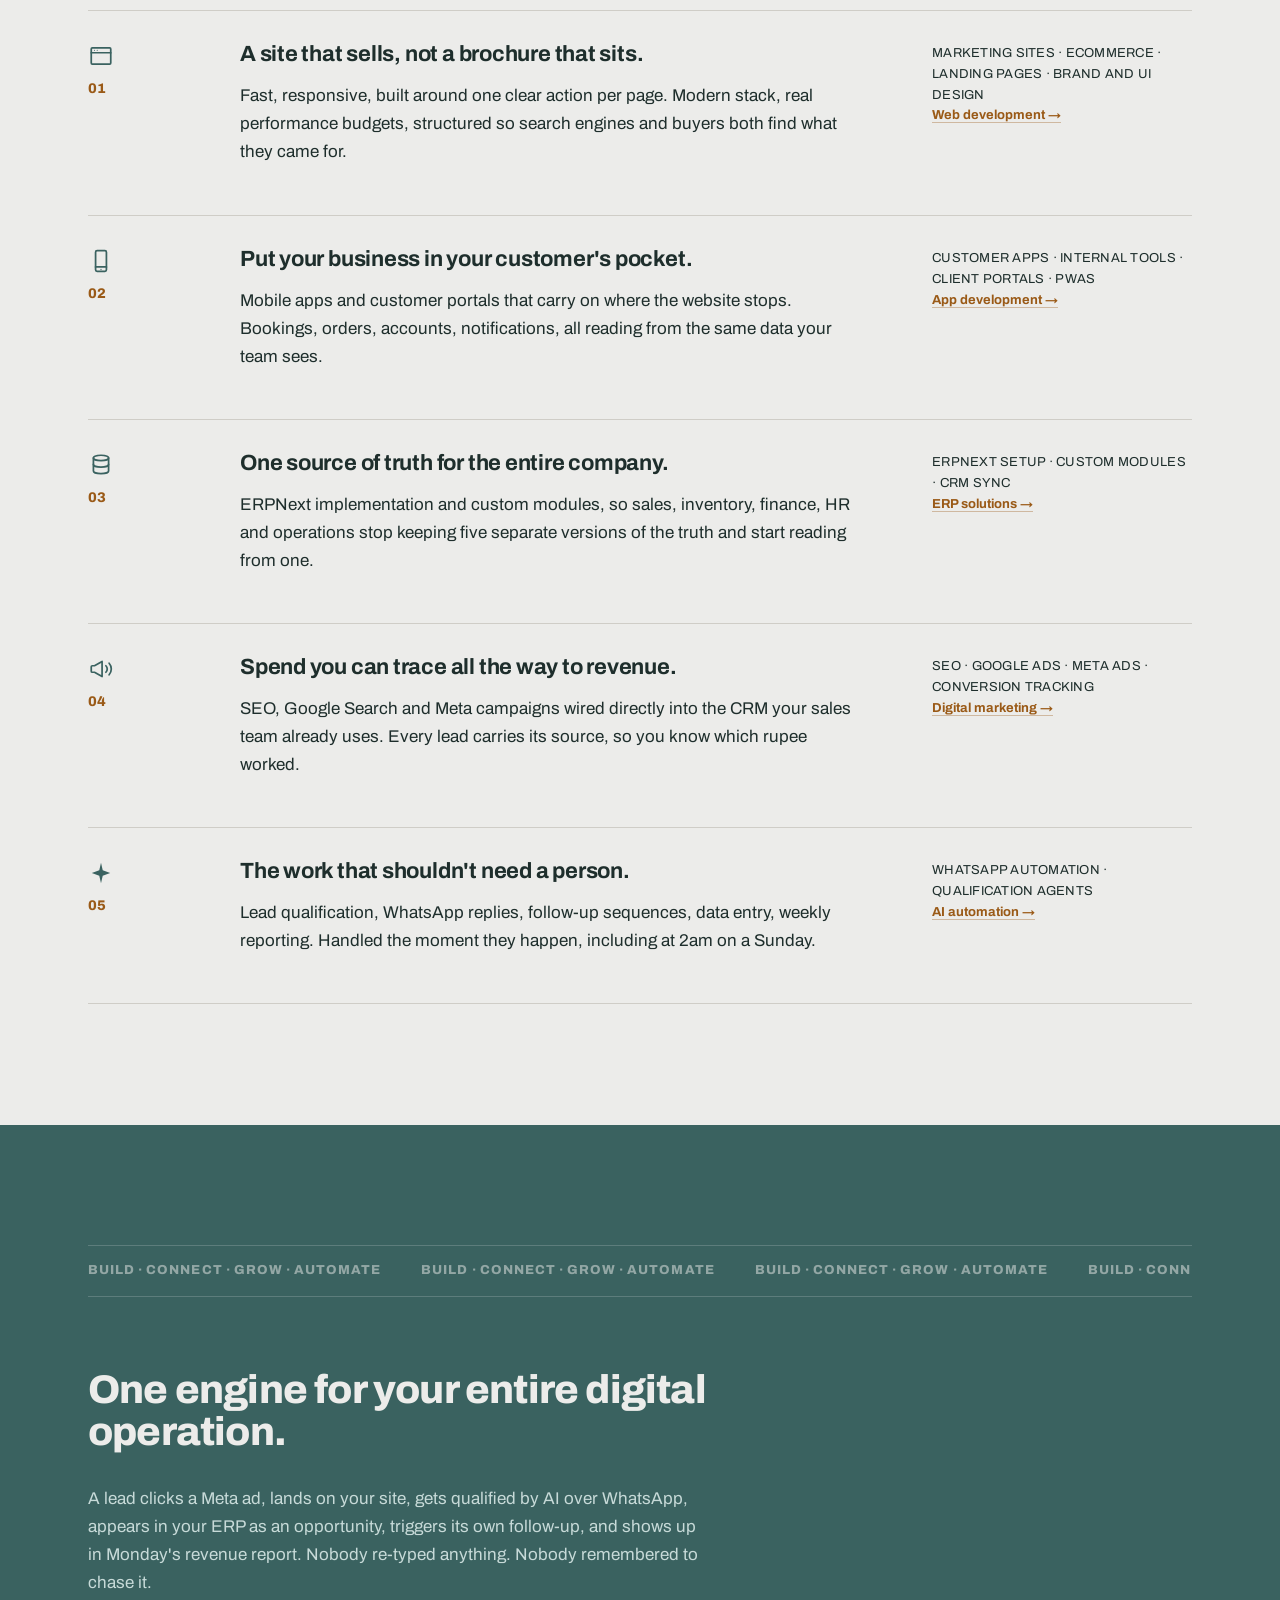
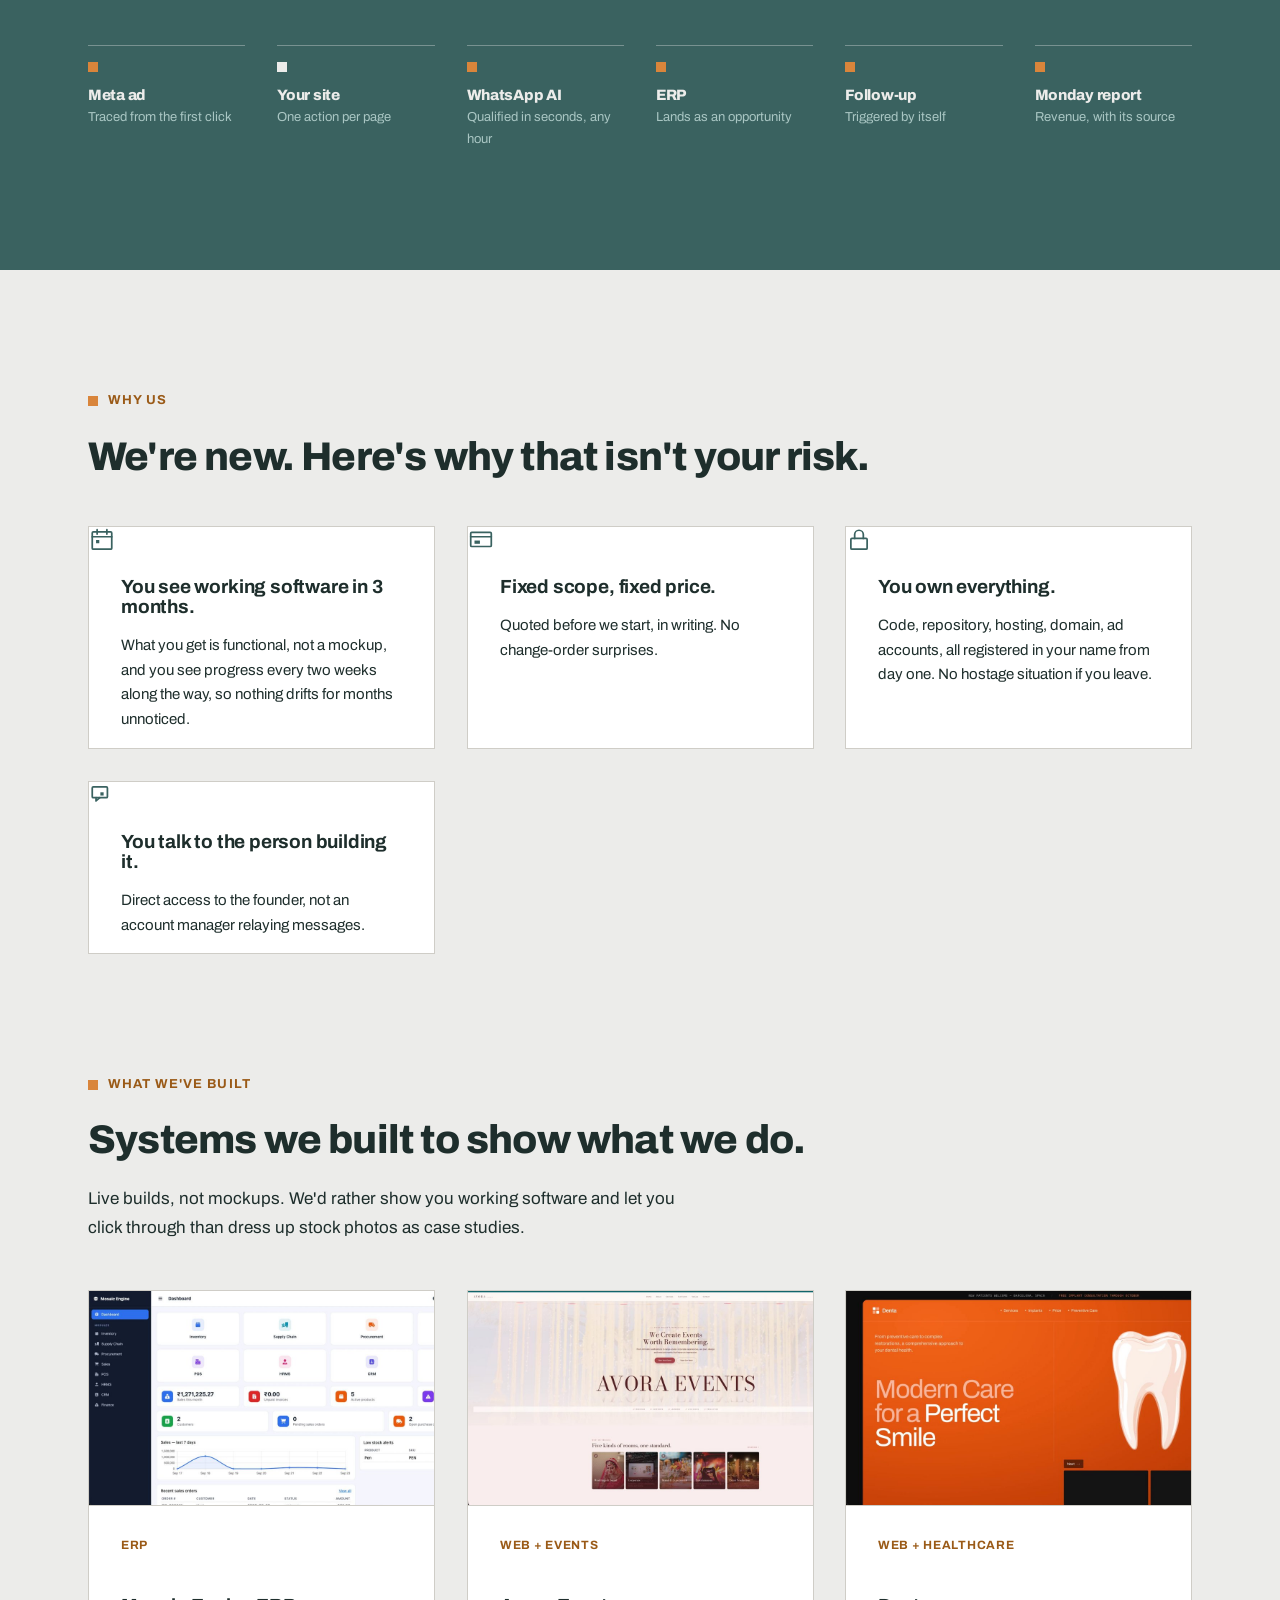
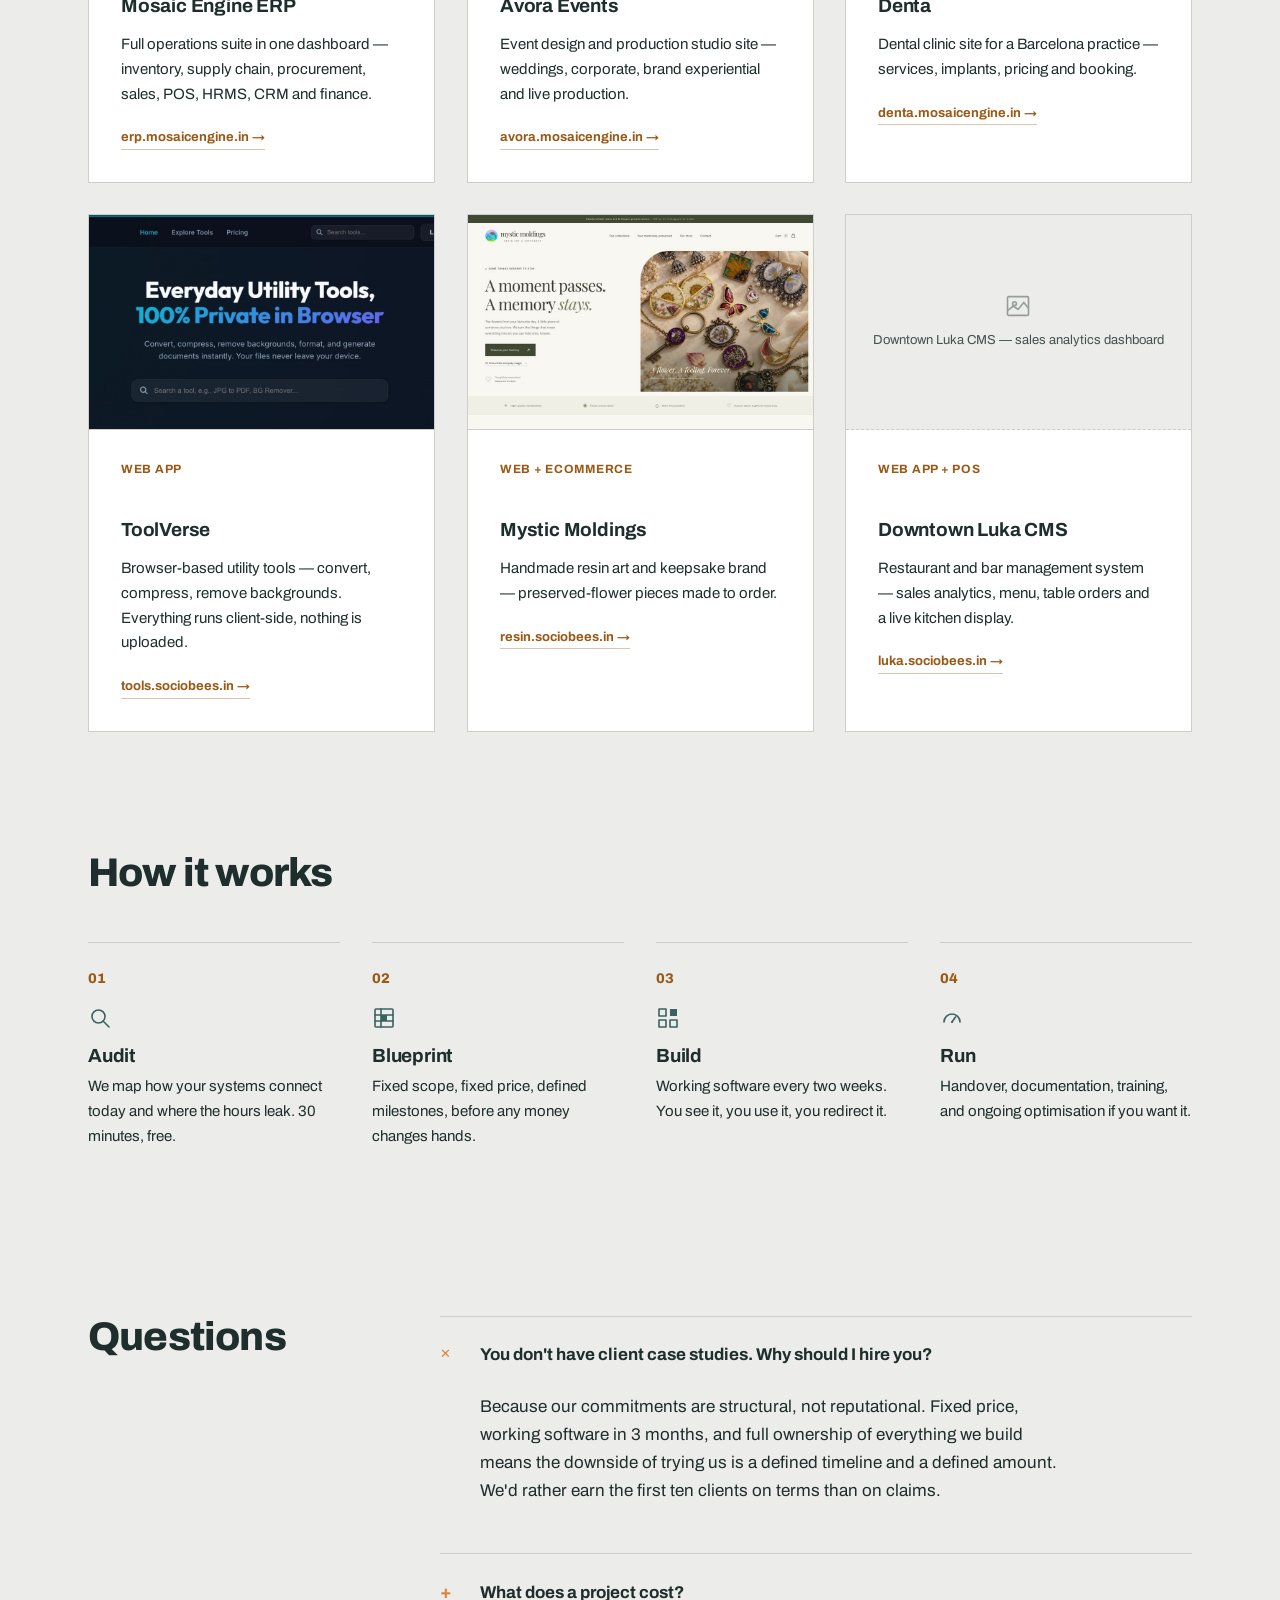
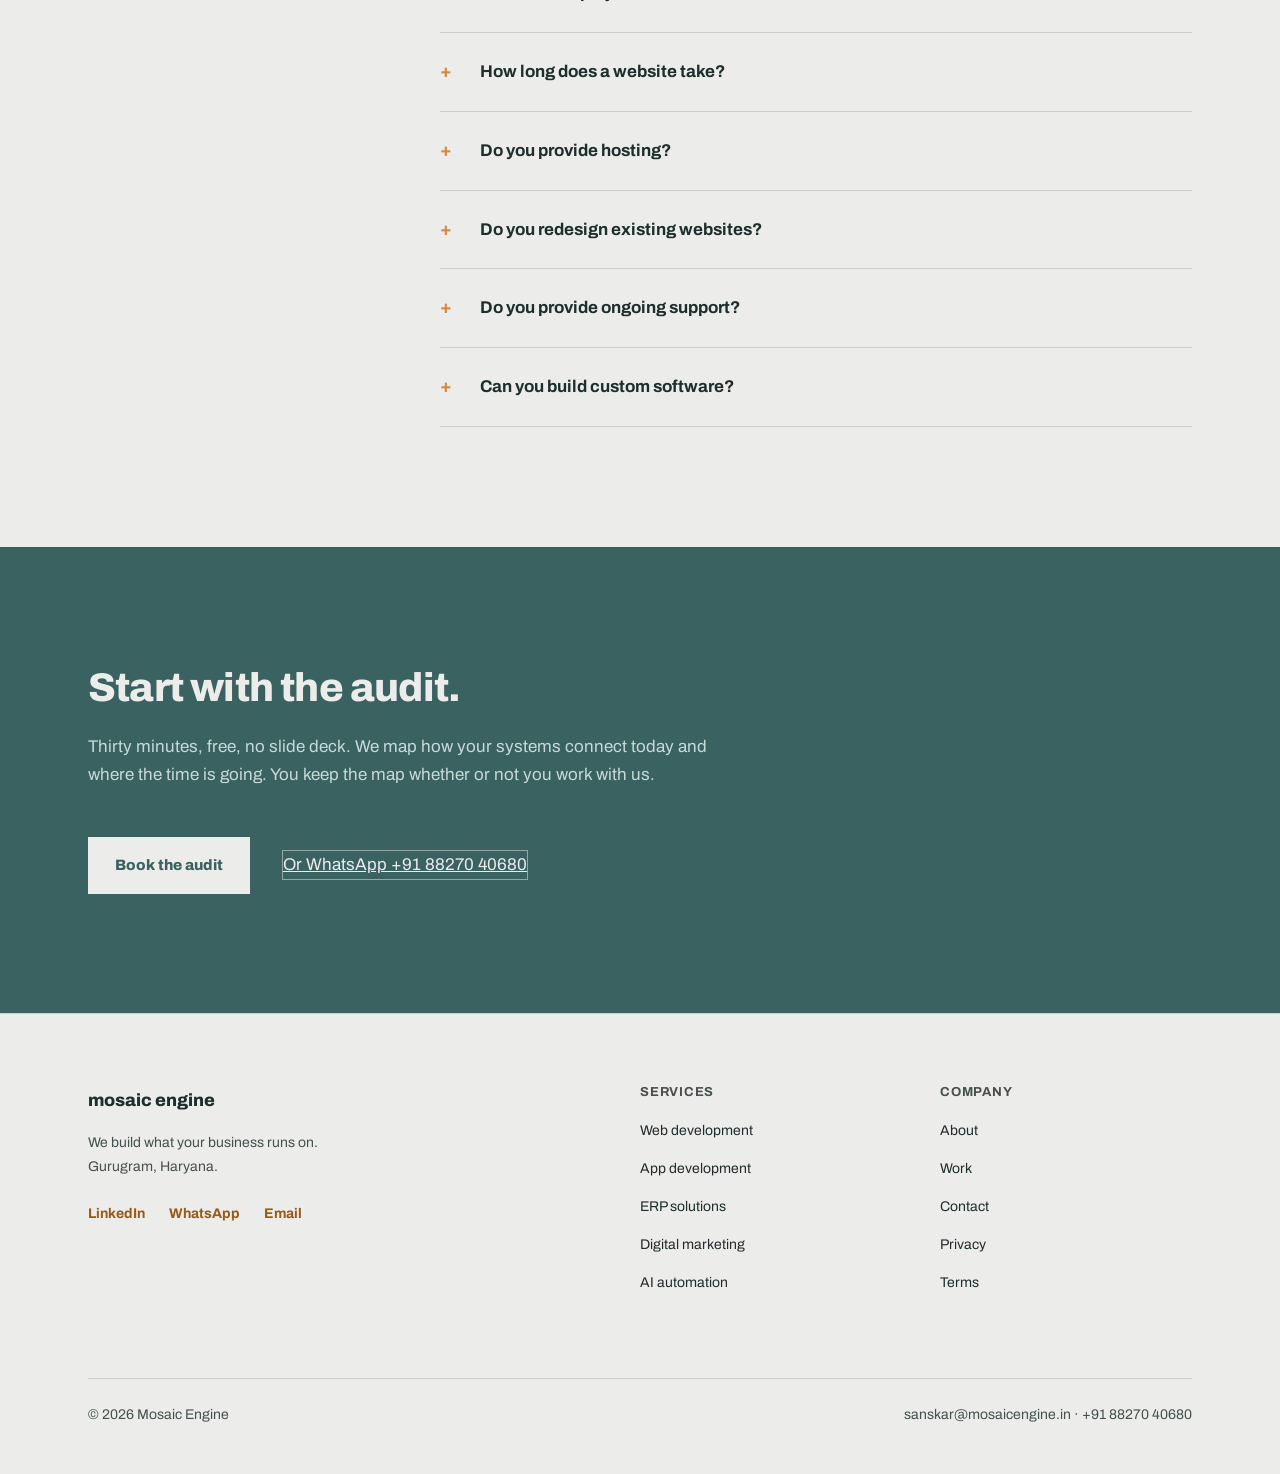
==== commit 1fedf806: "Update Mystic Moldings thumbnail to the redesigned site Re-captured resin.sociobees.in's homepage (f" ====
--- a/index.html
+++ b/index.html
@@ -278,7 +278,7 @@
             <a class="link" href="https://tools.sociobees.in" target="_blank" rel="noopener">tools.sociobees.in →</a>
           </article>
           <article class="card">
-            <div class="card-media has-img"><img src="work/resin.jpg" alt="Mystic Moldings homepage — handmade resin art and keepsakes" loading="lazy" width="960" height="600"></div>
+            <div class="card-media has-img"><img src="work/resin.jpg?v=2" alt="Mystic Moldings homepage — handmade resin art and keepsakes" loading="lazy" width="960" height="600"></div>
             <span class="card-tag">Web + Ecommerce</span>
             <h3>Mystic Moldings</h3>
             <p>Handmade resin art and keepsake brand — preserved-flower pieces made to order.</p>
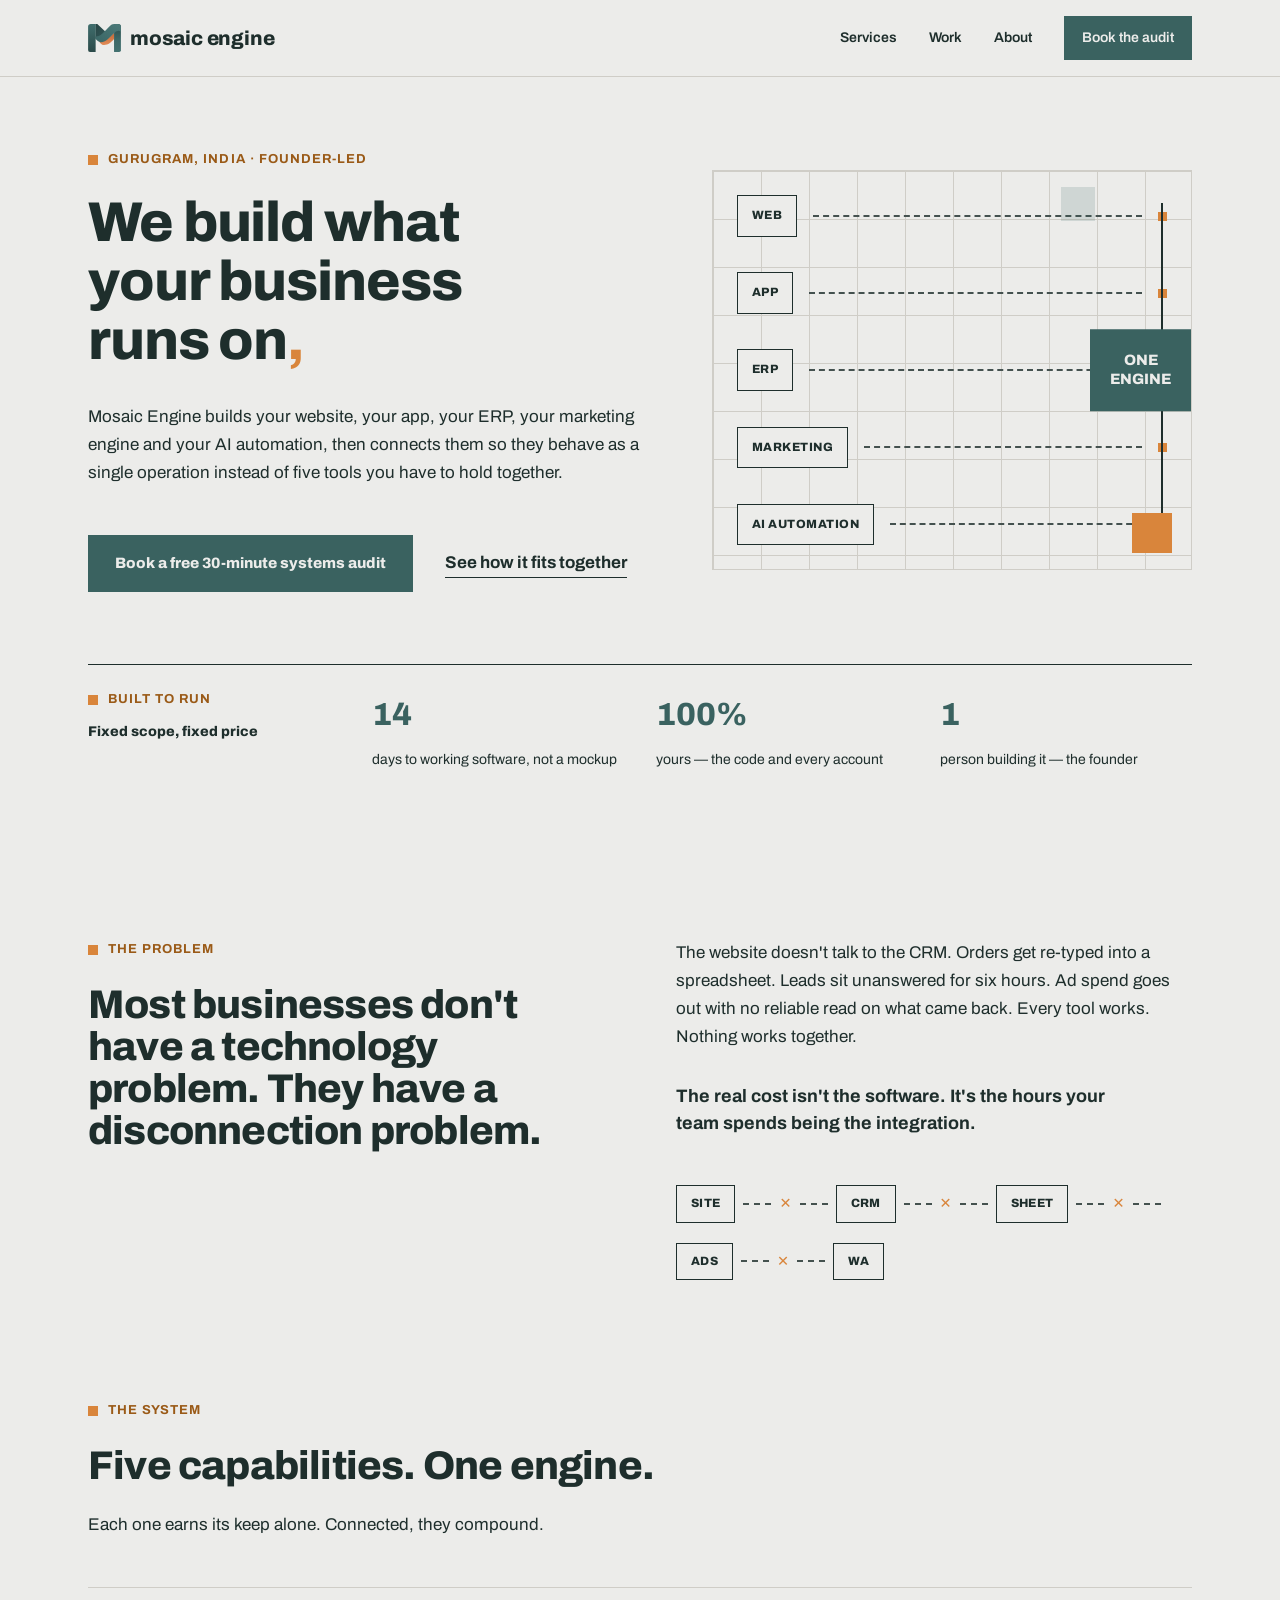
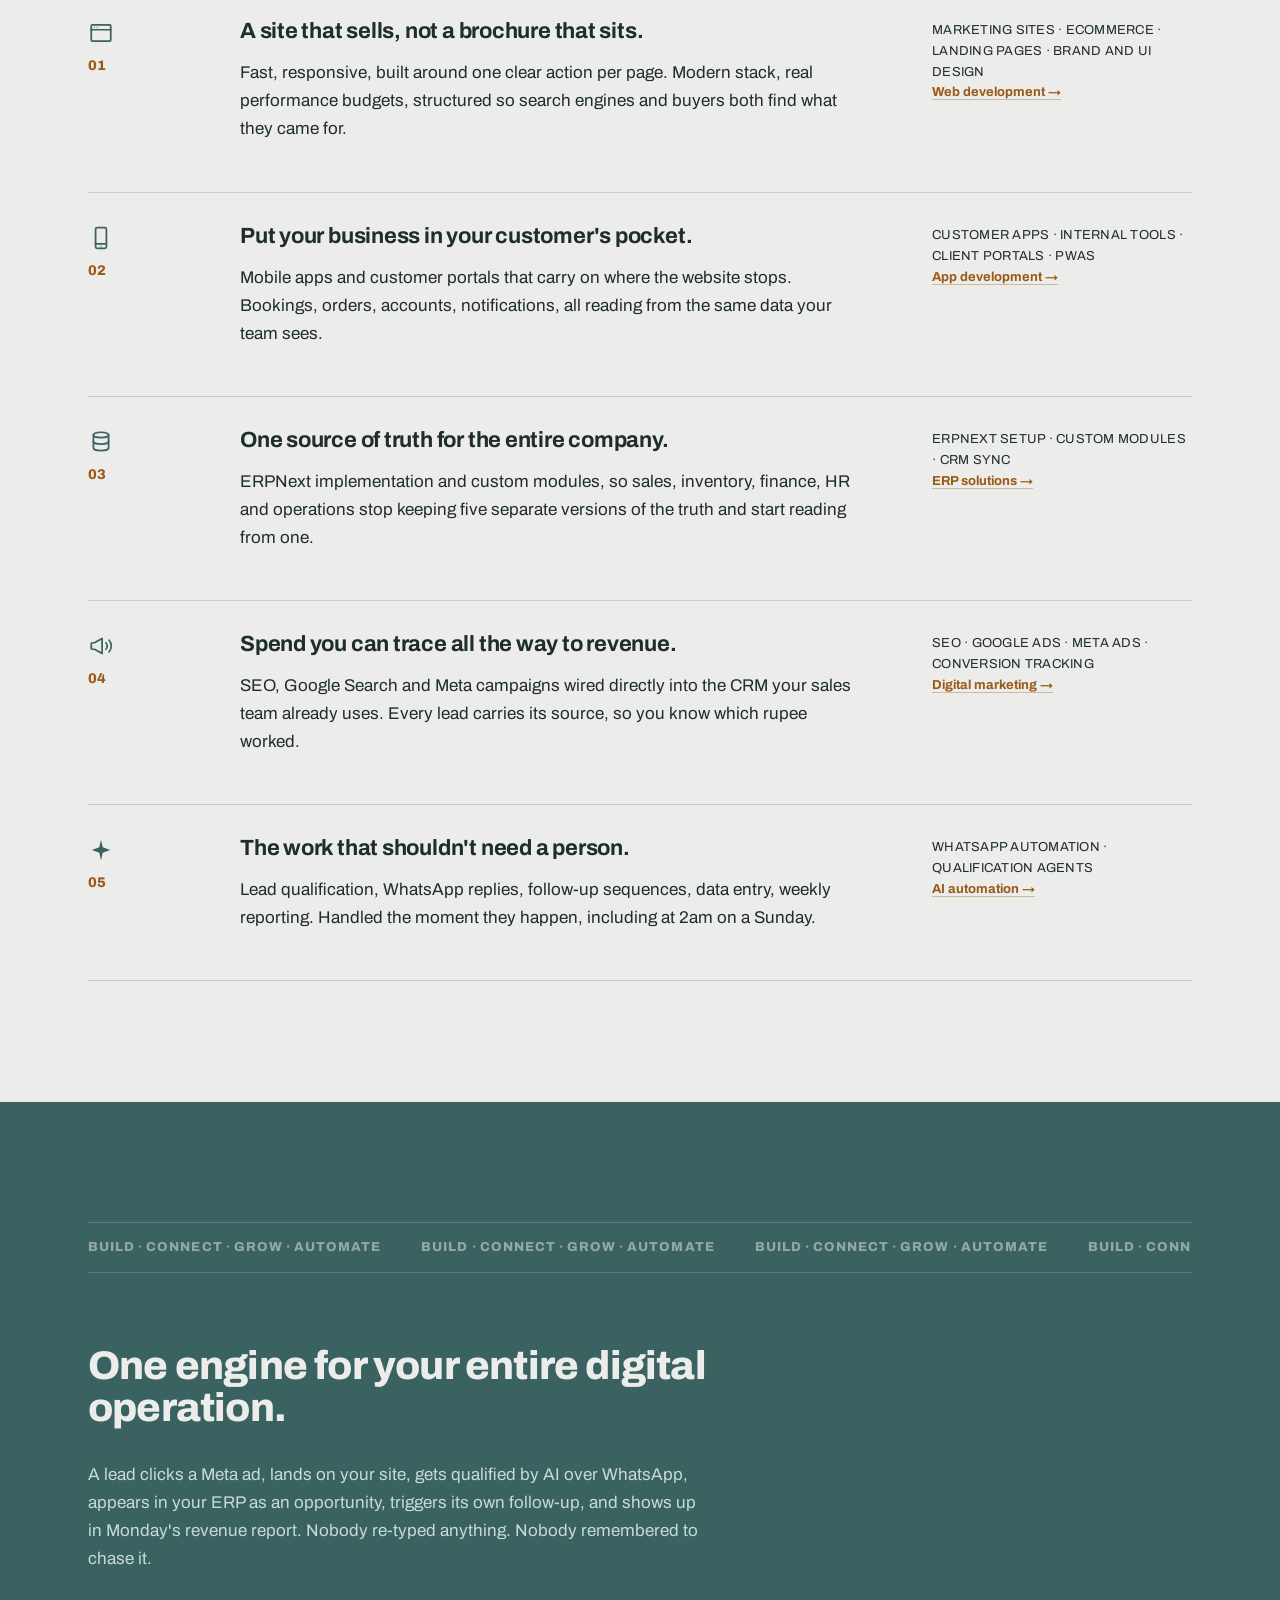
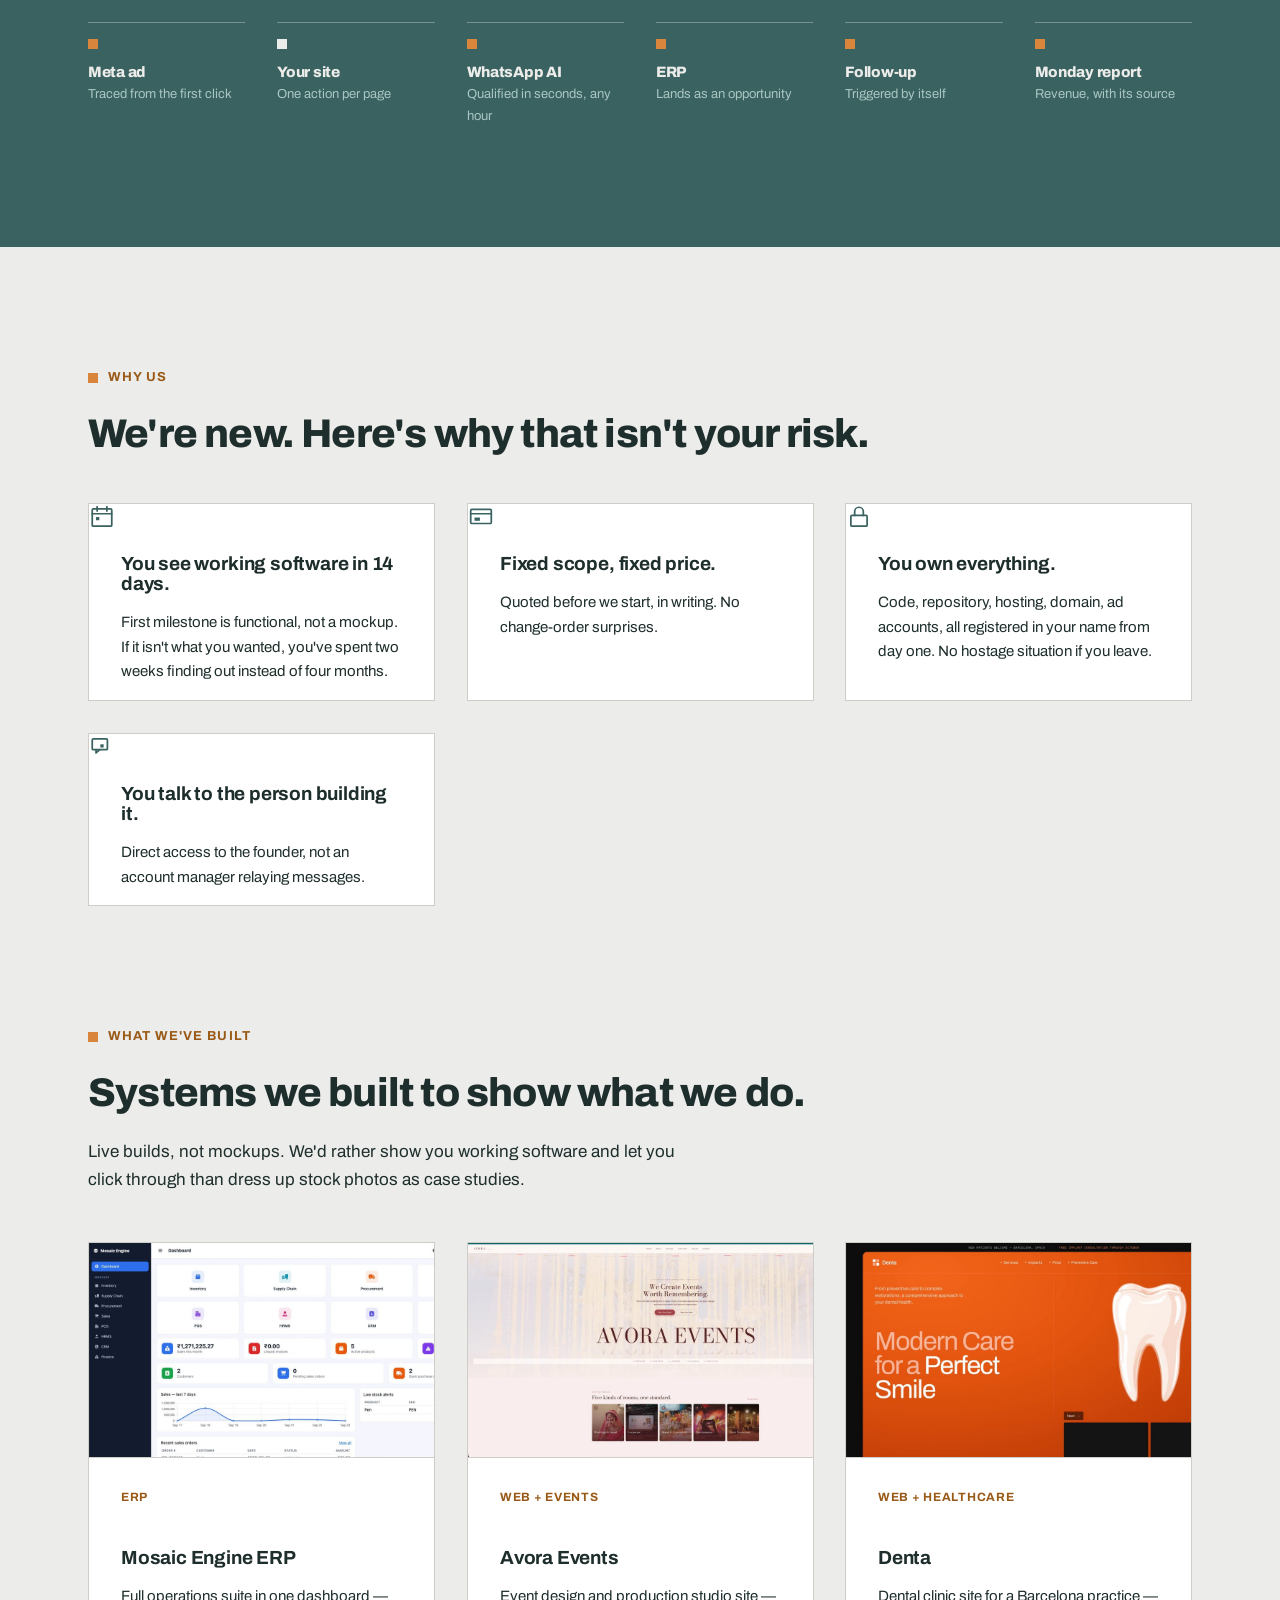
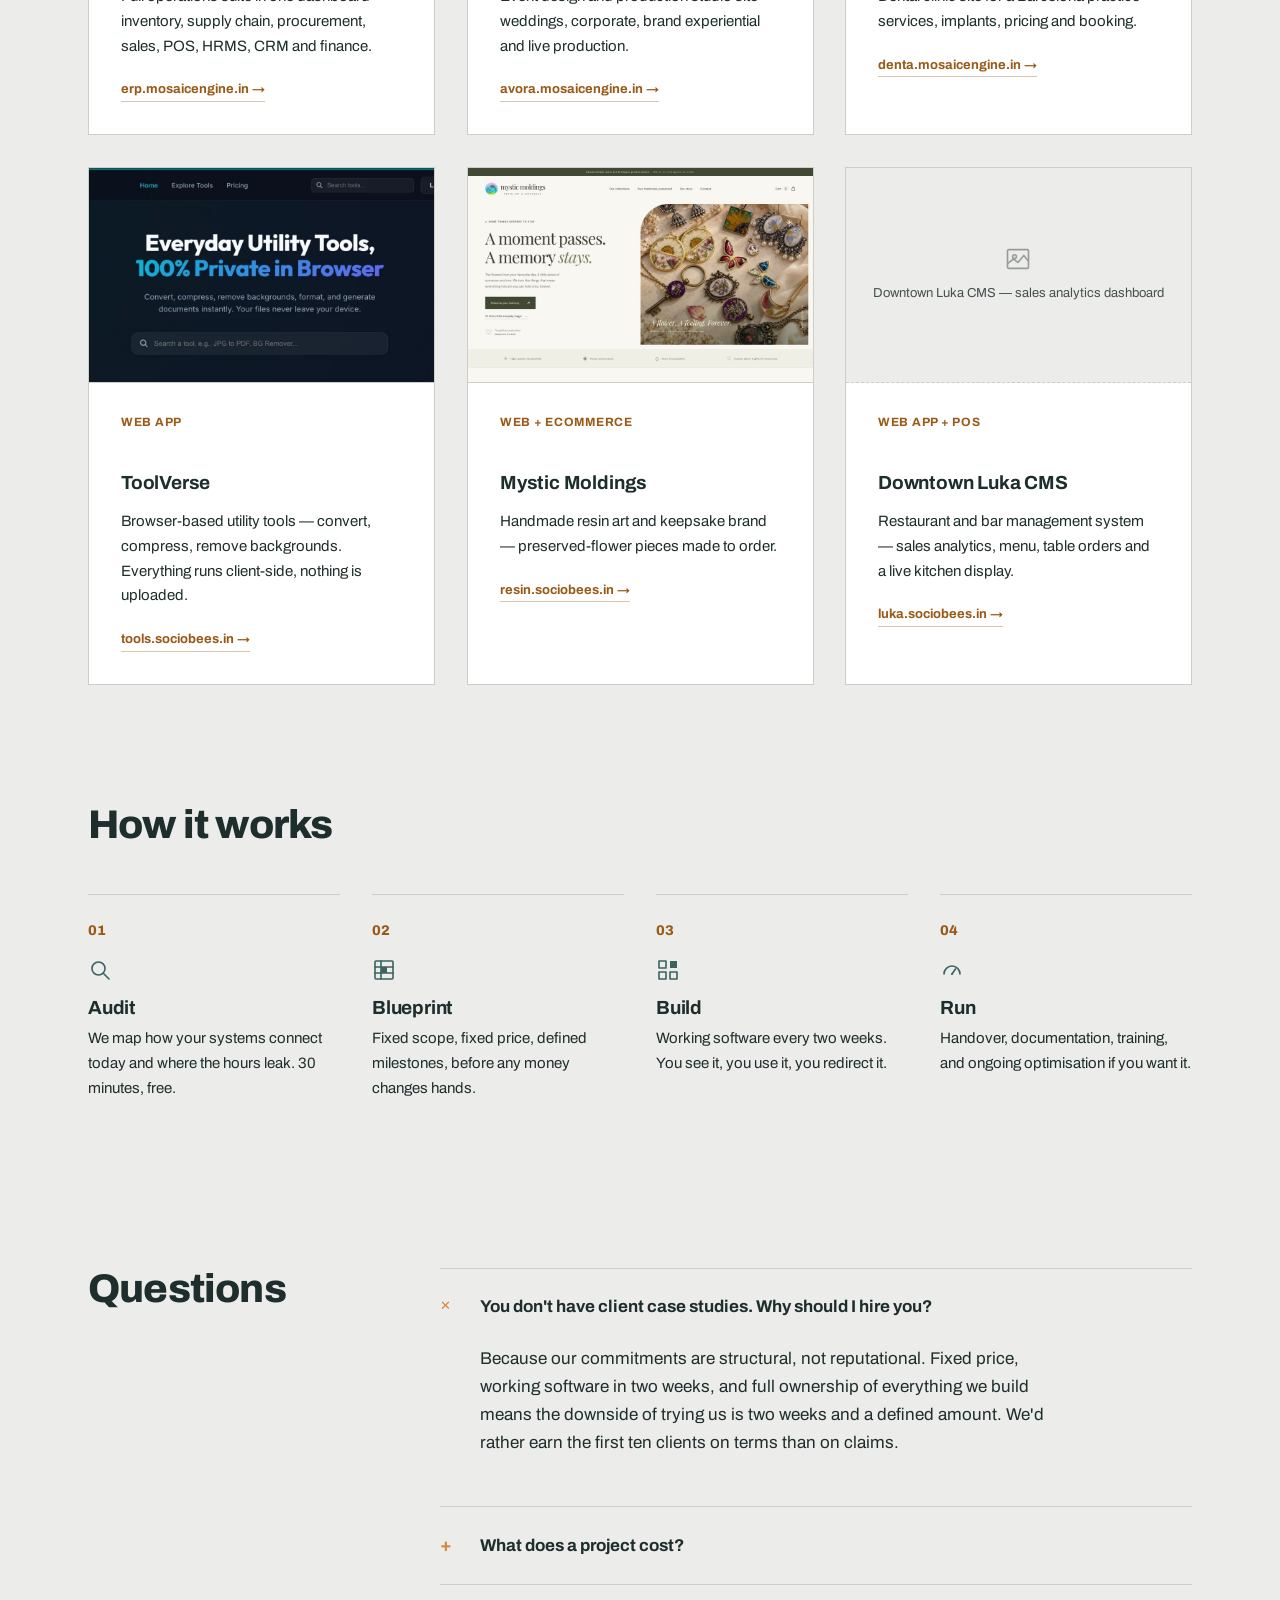
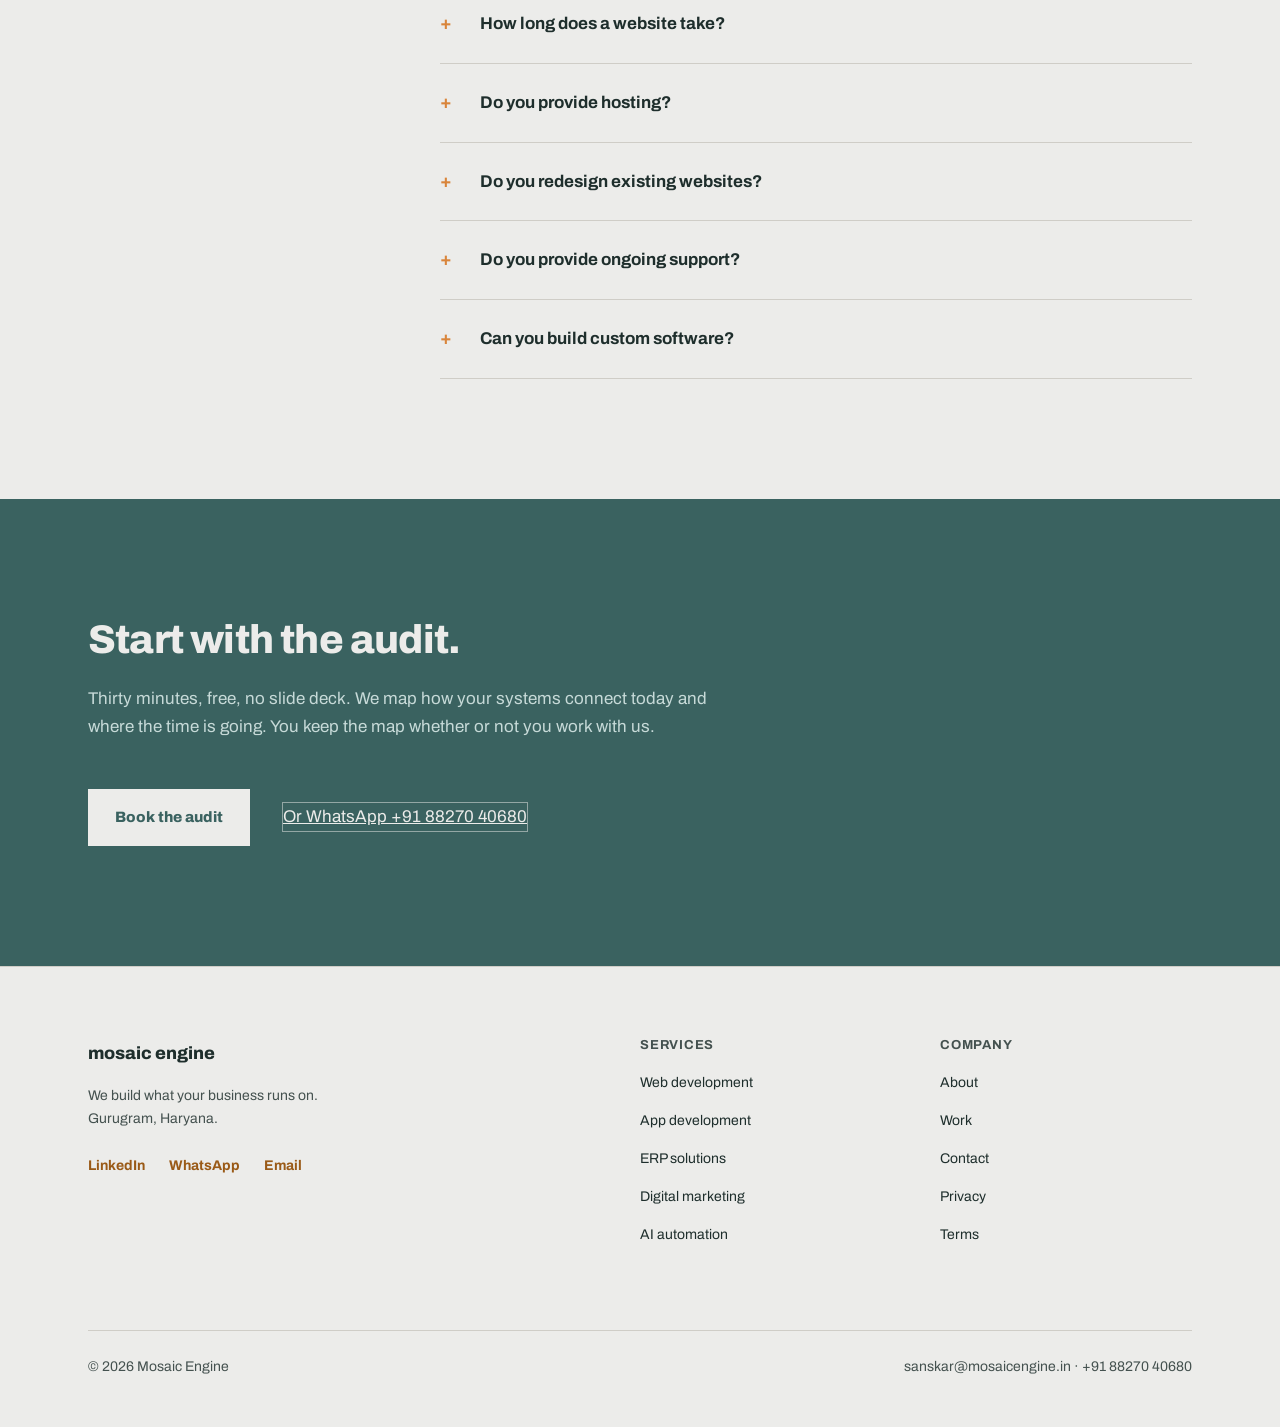
==== commit 21f9b962: "Apply new brand kit logo across the site Replace the placeholder CSS-drawn 4-square header mark and " ====
--- a/index.html
+++ b/index.html
@@ -4,16 +4,17 @@
 <meta charset="utf-8">
 <meta name="viewport" content="width=device-width, initial-scale=1">
 <title>Mosaic Engine — Web, App, ERP, Marketing &amp; AI Automation | Gurugram</title>
-<meta name="description" content="Mosaic Engine builds and connects your website, app, ERP, marketing and AI automation into one system. Fixed price, working software in 3 months, founder-led. Gurugram, India.">
+<meta name="description" content="Mosaic Engine builds and connects your website, app, ERP, marketing and AI automation into one system. Fixed price, working software in 14 days, founder-led. Gurugram, India.">
 <link rel="canonical" href="https://mosaicengine.in/">
 <meta property="og:title" content="Mosaic Engine — one engine for your entire digital operation">
 <meta property="og:description" content="We build and connect your website, app, ERP, marketing and AI automation into one system.">
 <meta property="og:type" content="website">
 <meta property="og:url" content="https://mosaicengine.in/">
 <link rel="icon" href="favicon.svg" type="image/svg+xml">
+<link rel="apple-touch-icon" href="apple-touch-icon.png">
 <link rel="preconnect" href="https://fonts.googleapis.com">
 <link rel="preconnect" href="https://fonts.gstatic.com" crossorigin>
-<link rel="stylesheet" href="styles-evolve.css?v=8">
+<link rel="stylesheet" href="styles-evolve.css?v=9">
 <script>document.documentElement.classList.add('js')</script>
 <script type="application/ld+json">
 {
@@ -33,7 +34,7 @@
 <header class="site-head">
   <div class="wrap head-inner">
     <a class="brand" href="index.html" aria-label="Mosaic Engine home">
-      <span class="brand-mark" aria-hidden="true"><i></i><i></i><i></i><i></i></span>
+      <img class="brand-mark" src="brand-icon.svg" alt="" width="33" height="28">
       <span>mosaic engine</span>
     </a>
     <button class="nav-toggle" type="button" aria-expanded="false" aria-controls="site-nav" aria-label="Toggle menu">
@@ -81,7 +82,7 @@
           <p class="eyebrow" style="margin-bottom:10px">Built to run</p>
           <p style="font-weight:800;margin:0">Fixed scope, fixed price</p>
         </li>
-        <li><strong>3</strong>months to working software, not a mockup</li>
+        <li><strong>14</strong>days to working software, not a mockup</li>
         <li><strong>100%</strong>yours — the code and every account</li>
         <li><strong>1</strong>person building it — the founder</li>
       </ul>
@@ -216,8 +217,8 @@
         <div class="cards cards-3" style="margin-top:var(--s-5)">
           <div class="card">
             <svg class="pillar-icon" viewBox="0 0 24 24" fill="none" stroke="currentColor" stroke-width="1.6" stroke-linecap="round" stroke-linejoin="round" aria-hidden="true" style="margin-bottom:var(--s-2)"><rect x="3" y="4.5" width="18" height="16" rx="1"/><line x1="3" y1="9" x2="21" y2="9"/><line x1="7.5" y1="2.5" x2="7.5" y2="6.5"/><line x1="16.5" y1="2.5" x2="16.5" y2="6.5"/><rect x="6.5" y="12" width="3" height="3" fill="currentColor" stroke="none"/></svg>
-            <h3>You see working software in 3 months.</h3>
-            <p>What you get is functional, not a mockup, and you see progress every two weeks along the way, so nothing drifts for months unnoticed.</p>
+            <h3>You see working software in 14 days.</h3>
+            <p>First milestone is functional, not a mockup. If it isn't what you wanted, you've spent two weeks finding out instead of four months.</p>
           </div>
           <div class="card">
             <svg class="pillar-icon" viewBox="0 0 24 24" fill="none" stroke="currentColor" stroke-width="1.6" stroke-linecap="round" stroke-linejoin="round" aria-hidden="true" style="margin-bottom:var(--s-2)"><rect x="2.5" y="5" width="19" height="13" rx="1"/><line x1="2.5" y1="9" x2="21.5" y2="9"/><rect x="6" y="12.5" width="5" height="3" fill="currentColor" stroke="none"/></svg>
@@ -278,7 +279,7 @@
             <a class="link" href="https://tools.sociobees.in" target="_blank" rel="noopener">tools.sociobees.in →</a>
           </article>
           <article class="card">
-            <div class="card-media has-img"><img src="work/resin.jpg?v=2" alt="Mystic Moldings homepage — handmade resin art and keepsakes" loading="lazy" width="960" height="600"></div>
+            <div class="card-media has-img"><img src="work/resin.jpg" alt="Mystic Moldings homepage — handmade resin art and keepsakes" loading="lazy" width="960" height="600"></div>
             <span class="card-tag">Web + Ecommerce</span>
             <h3>Mystic Moldings</h3>
             <p>Handmade resin art and keepsake brand — preserved-flower pieces made to order.</p>
@@ -342,7 +343,7 @@
         <div class="faq">
           <details open>
             <summary>You don't have client case studies. Why should I hire you?</summary>
-            <p>Because our commitments are structural, not reputational. Fixed price, working software in 3 months, and full ownership of everything we build means the downside of trying us is a defined timeline and a defined amount. We'd rather earn the first ten clients on terms than on claims.</p>
+            <p>Because our commitments are structural, not reputational. Fixed price, working software in two weeks, and full ownership of everything we build means the downside of trying us is two weeks and a defined amount. We'd rather earn the first ten clients on terms than on claims.</p>
           </details>
           <details>
             <summary>What does a project cost?</summary>
--- a/styles-evolve.css
+++ b/styles-evolve.css
@@ -213,13 +213,7 @@
 }
 .head-inner { display: flex; align-items: center; justify-content: space-between; height: 76px; }
 .brand { display: flex; align-items: center; gap: 9px; text-decoration: none; color: var(--ink); }
-.brand-mark { display: inline-grid; grid-template-columns: 1fr 1fr; gap: 2px; width: 18px; height: 18px; flex-shrink: 0; }
-.brand-mark i { display: block; font-style: normal; }
-.brand-mark i:nth-child(1) { background: var(--cyan); }
-.brand-mark i:nth-child(2) { background: var(--ink); }
-.brand-mark i:nth-child(3) { background: var(--ink); }
-.brand-mark i:nth-child(4) { background: var(--cyan); animation: brand-blink 2.4s ease-in-out infinite; }
-@keyframes brand-blink { 0%, 100% { opacity: 1; } 50% { opacity: 0.25; } }
+.brand-mark { display: block; width: 33px; height: 28px; flex-shrink: 0; }
 .brand span {
   font-family: var(--font-sans);
   font-size: 1.25rem;
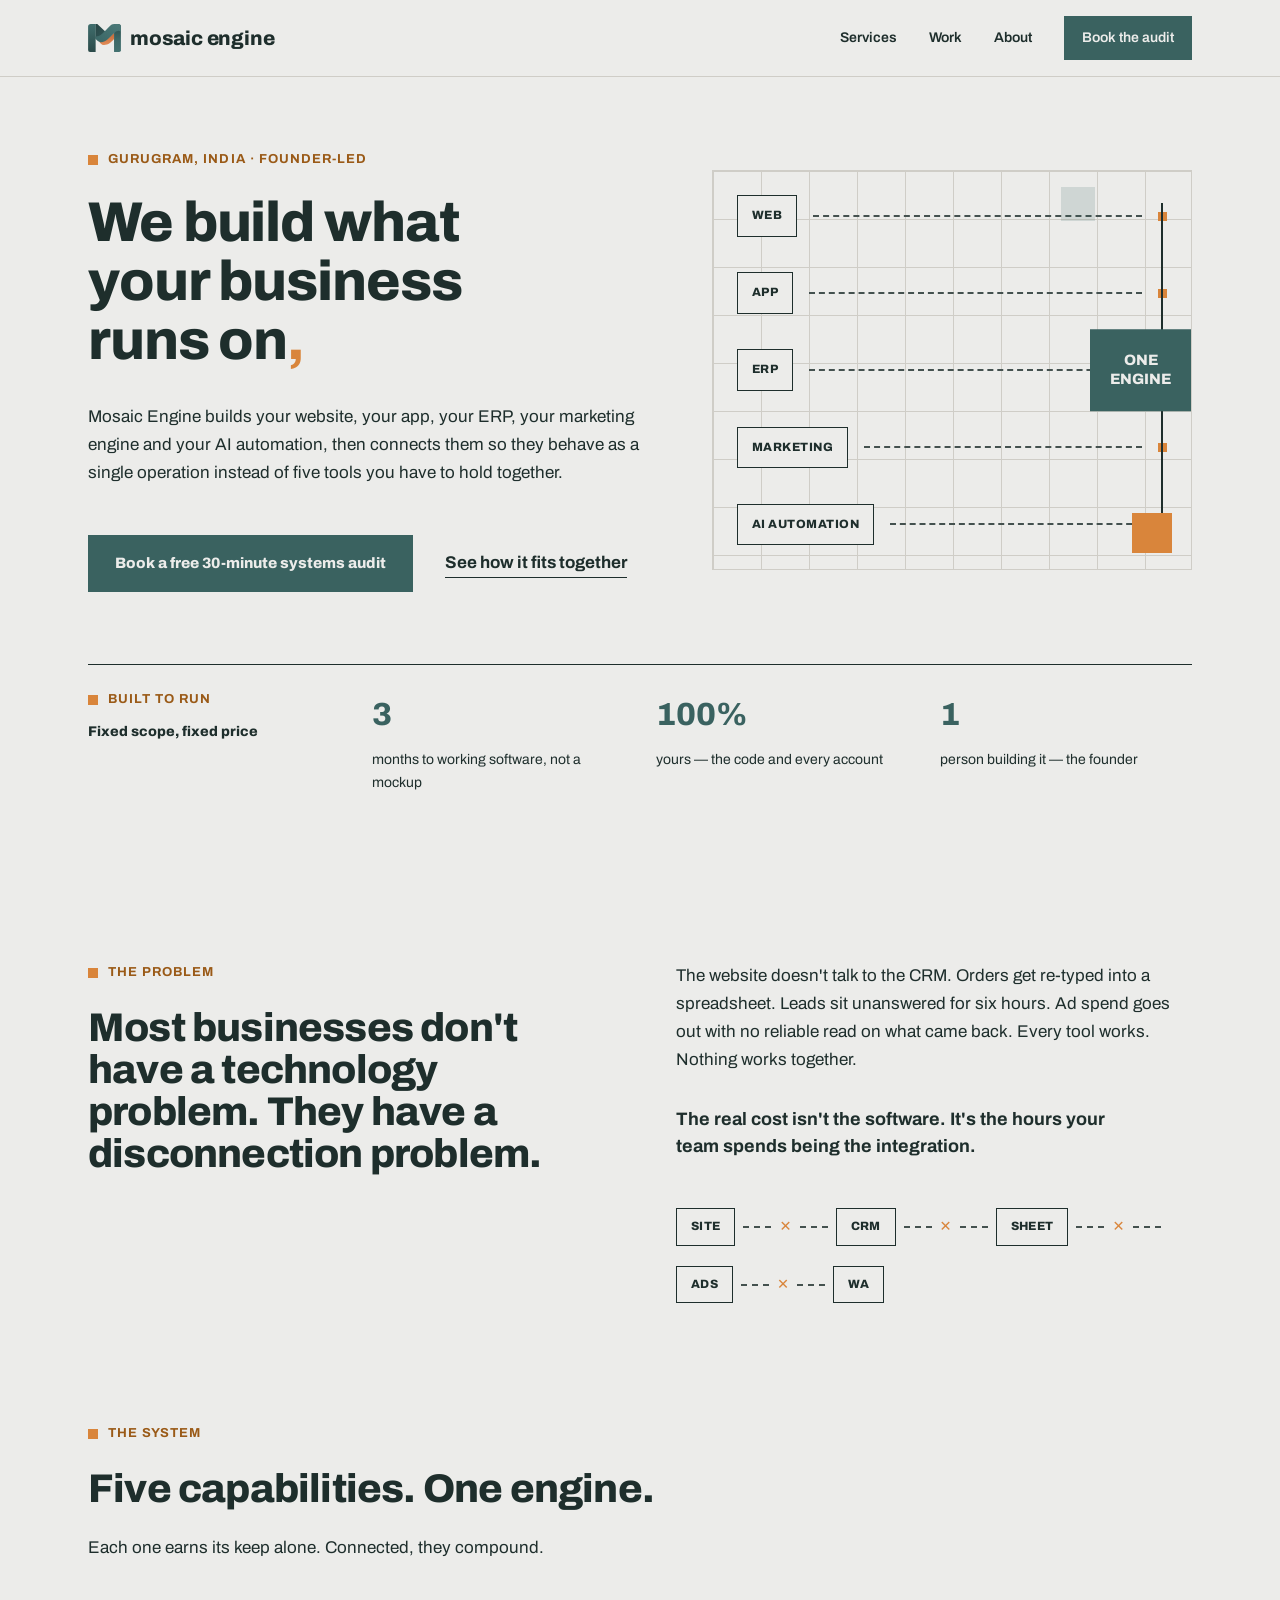
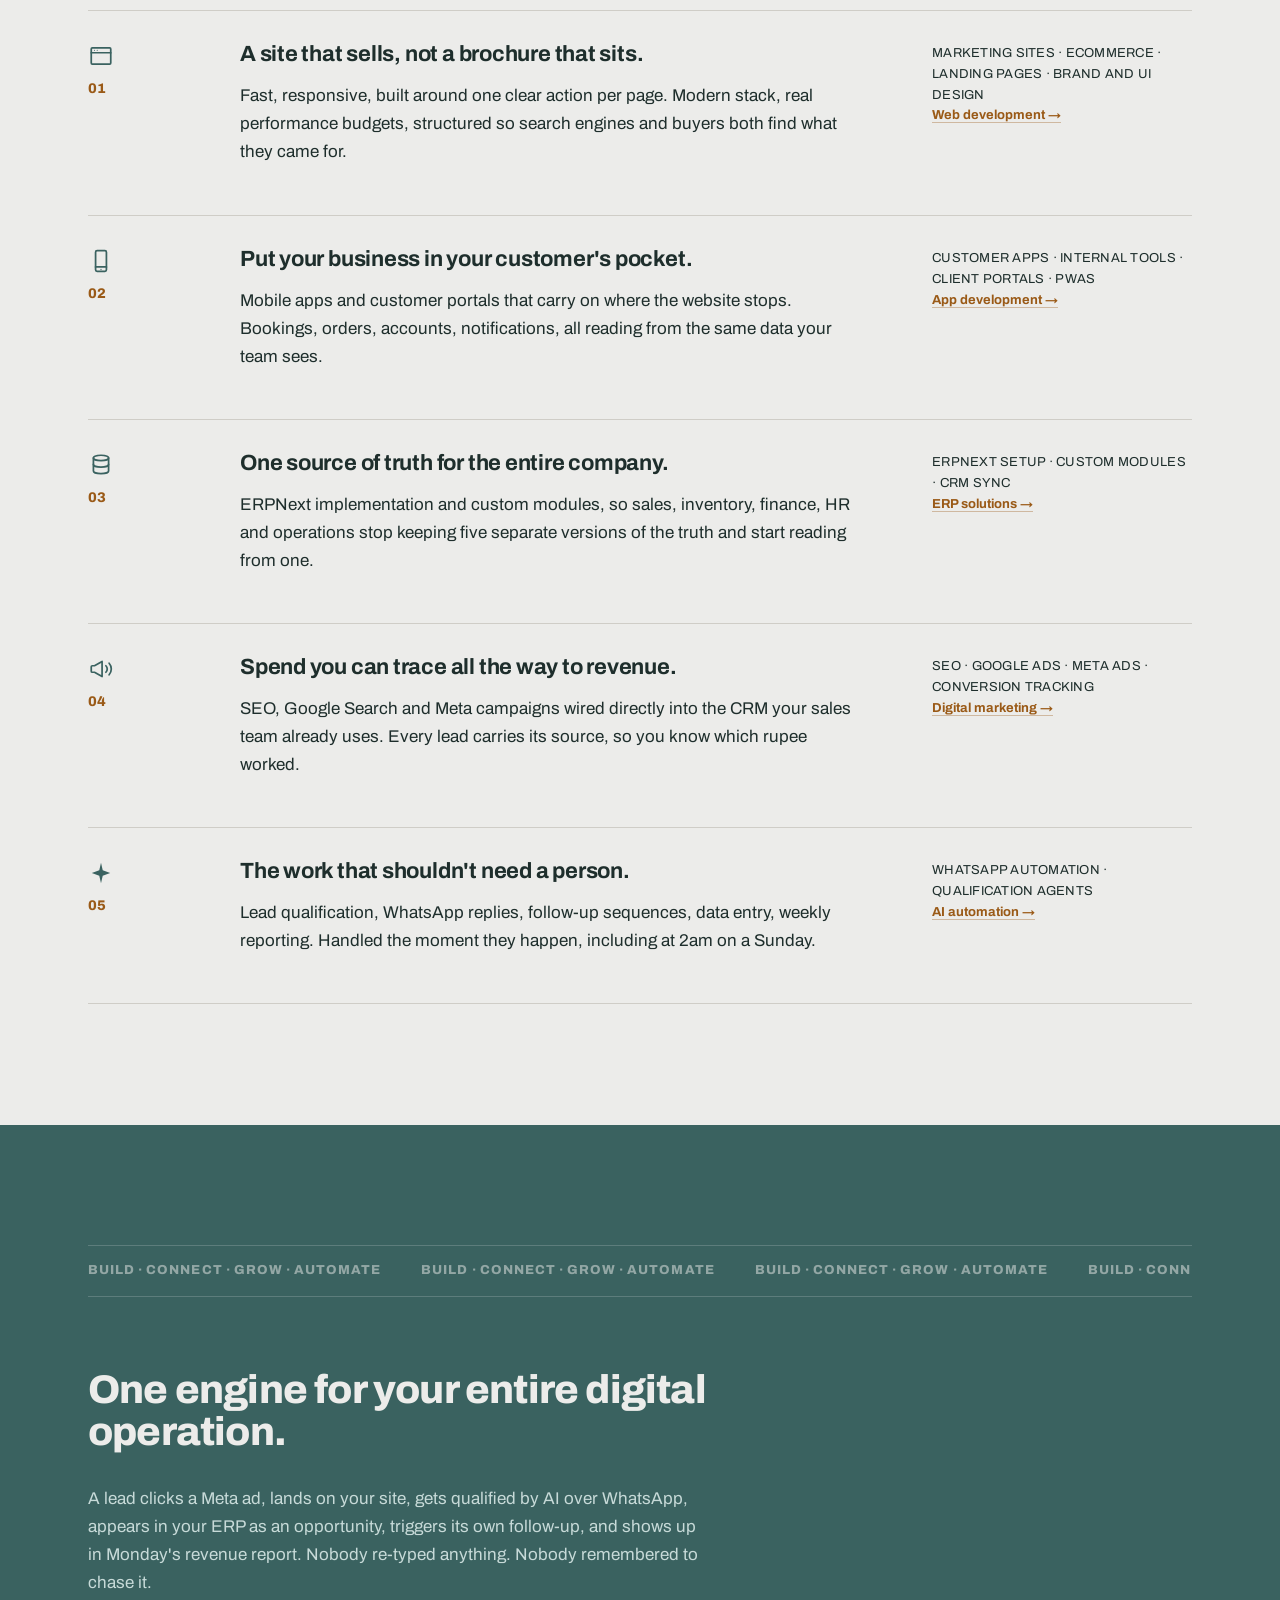
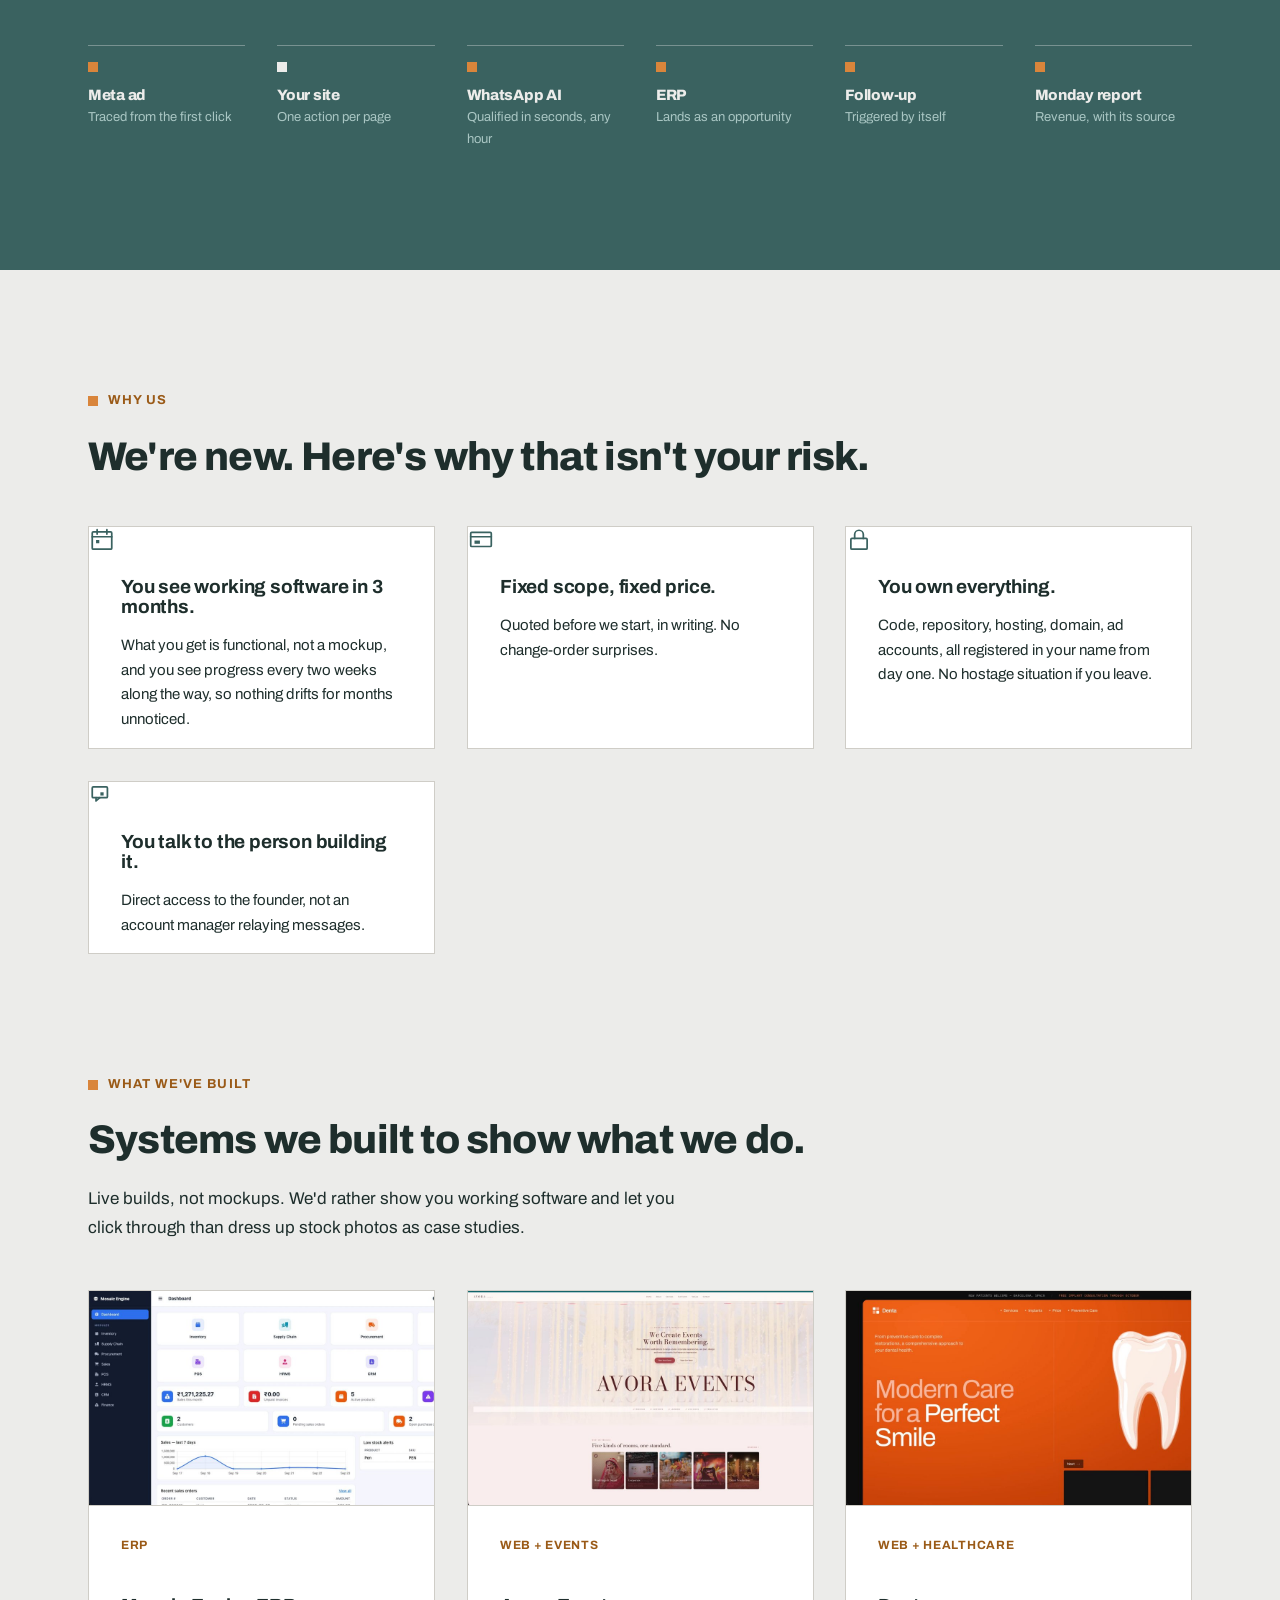
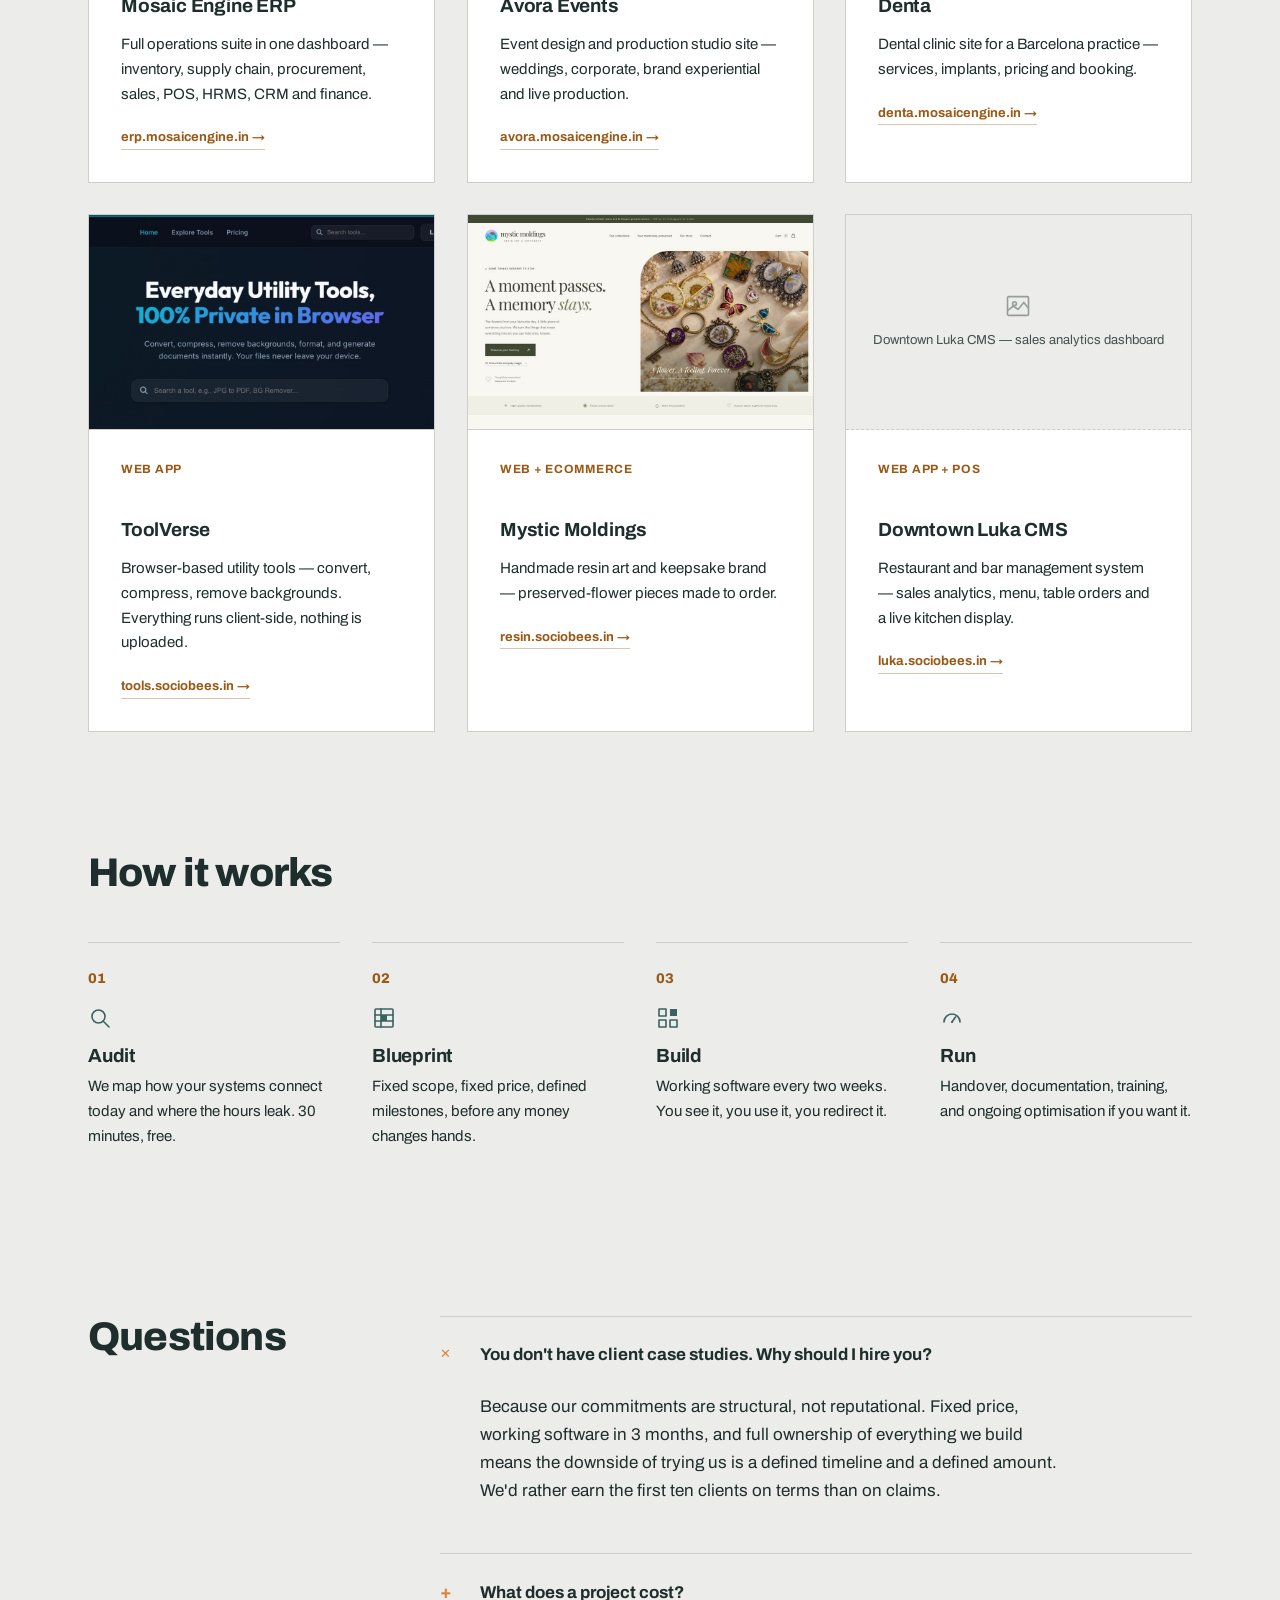
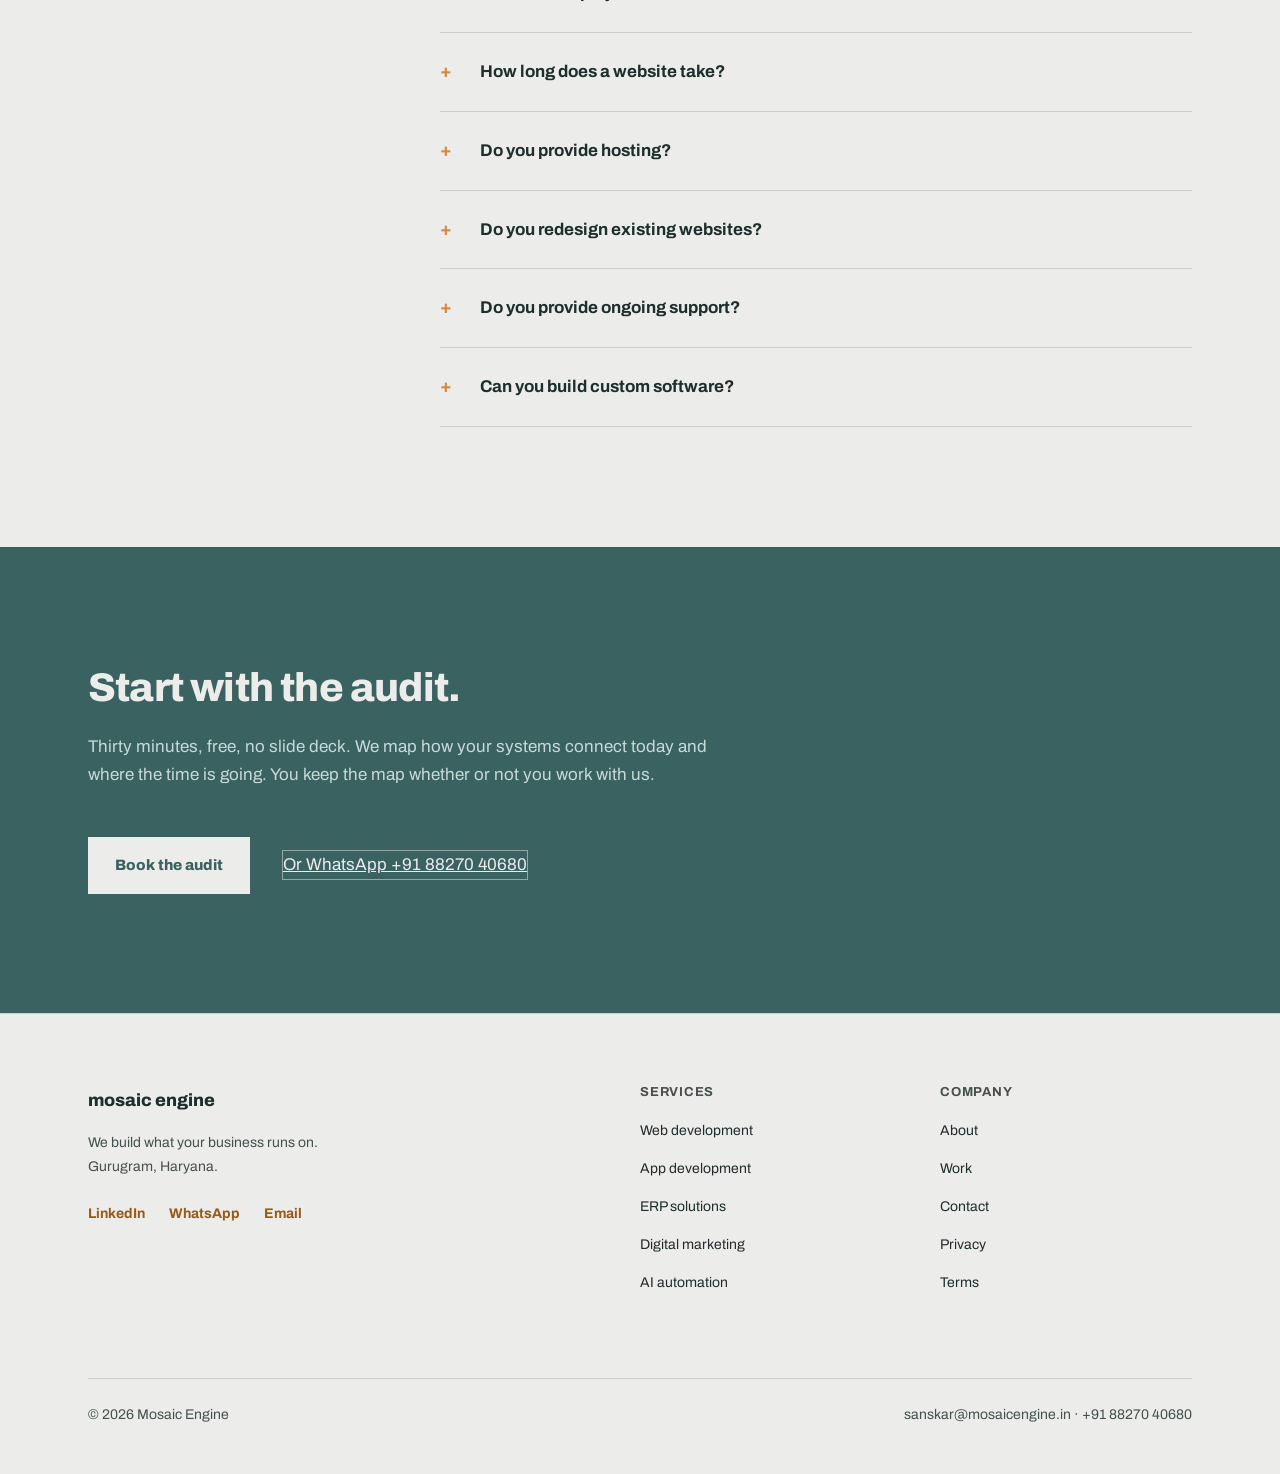
==== commit a8e616ed: "Merge main (thumbnail update, copy change) into branch" ====
--- a/index.html
+++ b/index.html
@@ -4,7 +4,7 @@
 <meta charset="utf-8">
 <meta name="viewport" content="width=device-width, initial-scale=1">
 <title>Mosaic Engine — Web, App, ERP, Marketing &amp; AI Automation | Gurugram</title>
-<meta name="description" content="Mosaic Engine builds and connects your website, app, ERP, marketing and AI automation into one system. Fixed price, working software in 14 days, founder-led. Gurugram, India.">
+<meta name="description" content="Mosaic Engine builds and connects your website, app, ERP, marketing and AI automation into one system. Fixed price, working software in 3 months, founder-led. Gurugram, India.">
 <link rel="canonical" href="https://mosaicengine.in/">
 <meta property="og:title" content="Mosaic Engine — one engine for your entire digital operation">
 <meta property="og:description" content="We build and connect your website, app, ERP, marketing and AI automation into one system.">
@@ -82,7 +82,7 @@
           <p class="eyebrow" style="margin-bottom:10px">Built to run</p>
           <p style="font-weight:800;margin:0">Fixed scope, fixed price</p>
         </li>
-        <li><strong>14</strong>days to working software, not a mockup</li>
+        <li><strong>3</strong>months to working software, not a mockup</li>
         <li><strong>100%</strong>yours — the code and every account</li>
         <li><strong>1</strong>person building it — the founder</li>
       </ul>
@@ -217,8 +217,8 @@
         <div class="cards cards-3" style="margin-top:var(--s-5)">
           <div class="card">
             <svg class="pillar-icon" viewBox="0 0 24 24" fill="none" stroke="currentColor" stroke-width="1.6" stroke-linecap="round" stroke-linejoin="round" aria-hidden="true" style="margin-bottom:var(--s-2)"><rect x="3" y="4.5" width="18" height="16" rx="1"/><line x1="3" y1="9" x2="21" y2="9"/><line x1="7.5" y1="2.5" x2="7.5" y2="6.5"/><line x1="16.5" y1="2.5" x2="16.5" y2="6.5"/><rect x="6.5" y="12" width="3" height="3" fill="currentColor" stroke="none"/></svg>
-            <h3>You see working software in 14 days.</h3>
-            <p>First milestone is functional, not a mockup. If it isn't what you wanted, you've spent two weeks finding out instead of four months.</p>
+            <h3>You see working software in 3 months.</h3>
+            <p>What you get is functional, not a mockup, and you see progress every two weeks along the way, so nothing drifts for months unnoticed.</p>
           </div>
           <div class="card">
             <svg class="pillar-icon" viewBox="0 0 24 24" fill="none" stroke="currentColor" stroke-width="1.6" stroke-linecap="round" stroke-linejoin="round" aria-hidden="true" style="margin-bottom:var(--s-2)"><rect x="2.5" y="5" width="19" height="13" rx="1"/><line x1="2.5" y1="9" x2="21.5" y2="9"/><rect x="6" y="12.5" width="5" height="3" fill="currentColor" stroke="none"/></svg>
@@ -279,7 +279,7 @@
             <a class="link" href="https://tools.sociobees.in" target="_blank" rel="noopener">tools.sociobees.in →</a>
           </article>
           <article class="card">
-            <div class="card-media has-img"><img src="work/resin.jpg" alt="Mystic Moldings homepage — handmade resin art and keepsakes" loading="lazy" width="960" height="600"></div>
+            <div class="card-media has-img"><img src="work/resin.jpg?v=2" alt="Mystic Moldings homepage — handmade resin art and keepsakes" loading="lazy" width="960" height="600"></div>
             <span class="card-tag">Web + Ecommerce</span>
             <h3>Mystic Moldings</h3>
             <p>Handmade resin art and keepsake brand — preserved-flower pieces made to order.</p>
@@ -343,7 +343,7 @@
         <div class="faq">
           <details open>
             <summary>You don't have client case studies. Why should I hire you?</summary>
-            <p>Because our commitments are structural, not reputational. Fixed price, working software in two weeks, and full ownership of everything we build means the downside of trying us is two weeks and a defined amount. We'd rather earn the first ten clients on terms than on claims.</p>
+            <p>Because our commitments are structural, not reputational. Fixed price, working software in 3 months, and full ownership of everything we build means the downside of trying us is a defined timeline and a defined amount. We'd rather earn the first ten clients on terms than on claims.</p>
           </details>
           <details>
             <summary>What does a project cost?</summary>
